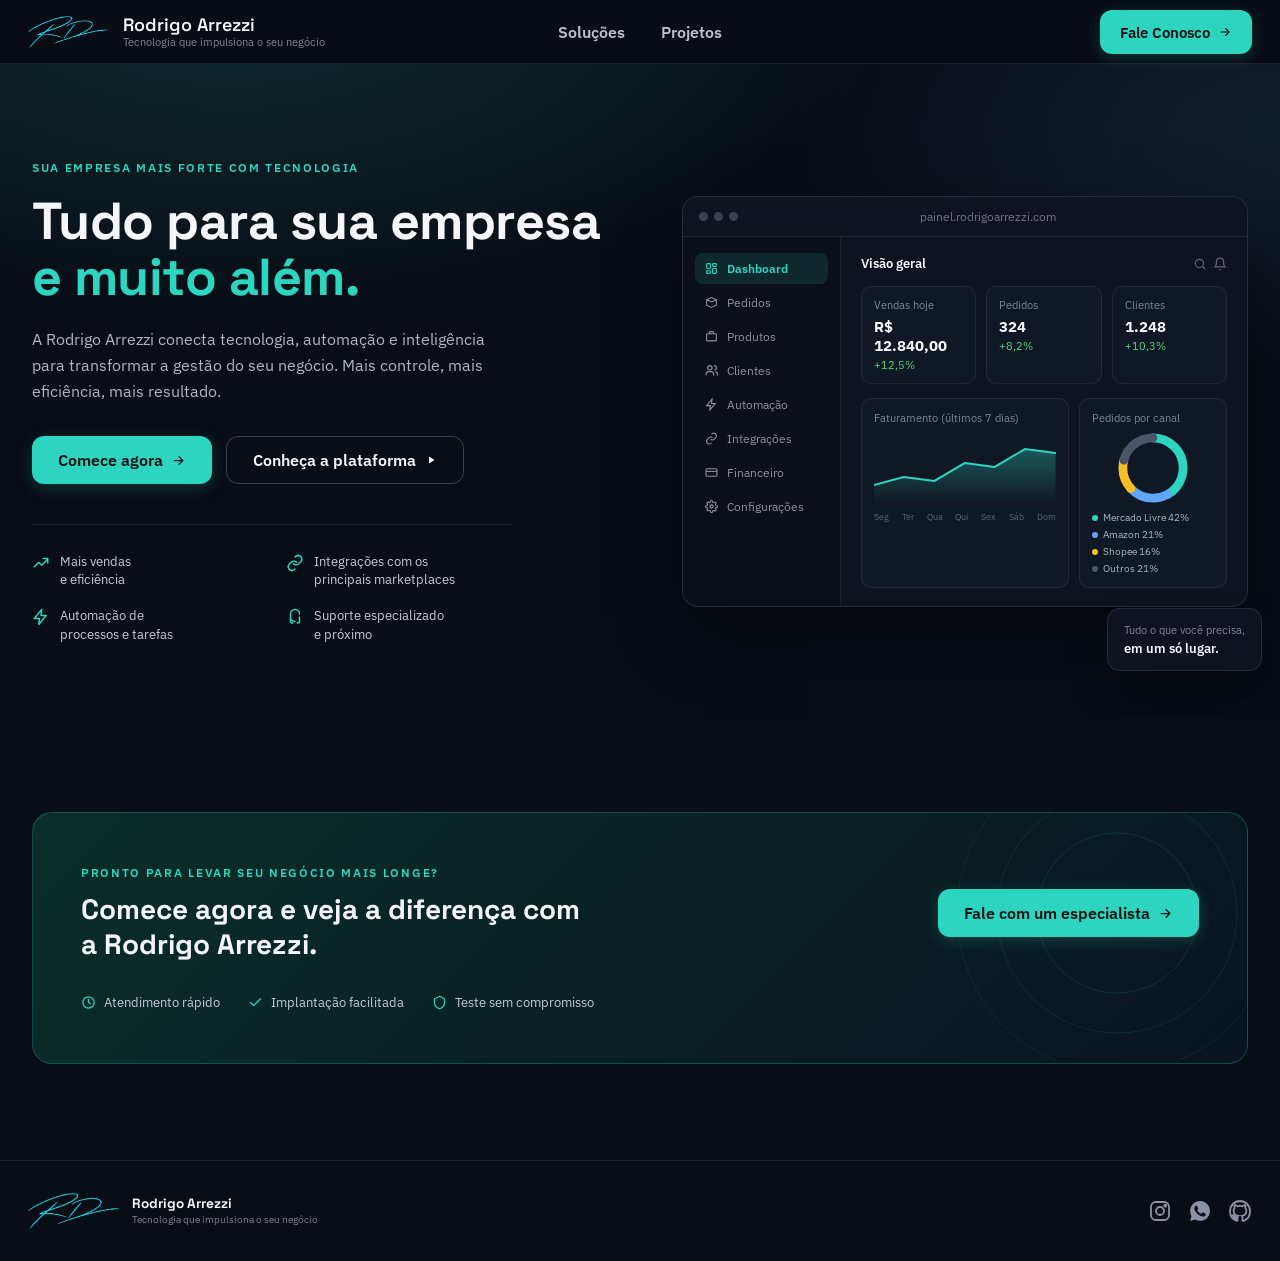
==== index.html @ d68e9a43 "ajustar header, footer, ícones sociais e navegação" ====
<!doctype html>
<html lang="pt-BR">
<head>
<meta charset="utf-8">
<meta name="viewport" content="width=device-width, initial-scale=1">
<title>Rodrigo Arrezzi — Início</title>
<meta name="description" content="Tudo para sua empresa e muito além — Rodrigo Arrezzi.">
<link rel="icon" href="assets/favicon.ico" sizes="any">
<link rel="icon" type="image/png" sizes="32x32" href="assets/favicon-32.png">
<link rel="icon" type="image/png" sizes="16x16" href="assets/favicon-16.png">
<link rel="apple-touch-icon" sizes="180x180" href="assets/apple-touch-icon.png">
<link rel="stylesheet" href="assets/styles.css">
</head>
<body>
<div class="page">
  <!-- NAV -->
  <div class="nav">
    <div class="nav-inner">
      <a href="index.html" class="brand">
        <img src="assets/rd-logo.png" alt="Rodrigo Arrezzi">
        <div class="brand-text">
          <div class="font-display brand-name">Rodrigo Arrezzi</div>
          <div class="brand-tag">Tecnologia que impulsiona o seu negócio</div>
        </div>
      </a>
      <div class="nav-links">
        <a href="solucoes.html" class="nav-link">Soluções</a>
        <a href="recursos.html" class="nav-link">Projetos</a>
      </div>
      <div class="nav-right">
        <a href="contato.html" class="btn-primary btn-sm">
          Fale Conosco
          <svg width="14" height="14" viewBox="0 0 24 24" fill="none" stroke="currentColor" stroke-width="2" stroke-linecap="round" stroke-linejoin="round"><path d="M5 12h14M13 6l6 6-6 6"/></svg>
        </a>
        <button type="button" aria-label="Abrir menu" class="mobile-menu-btn" data-menu-open>
          <svg width="18" height="18" viewBox="0 0 24 24" fill="none" stroke="currentColor" stroke-width="2" stroke-linecap="round" stroke-linejoin="round"><path d="M4 7h16M4 12h16M4 17h16"/></svg>
        </button>
      </div>
    </div>
  </div>

  <!-- MOBILE MENU OVERLAY -->
  <div class="mobile-overlay" data-menu-overlay>
    <div class="mobile-overlay-head">
      <div style="display:flex;align-items:center;gap:10px;">
        <img src="assets/rd-logo.png" alt="Rodrigo Arrezzi">
        <div class="font-display" style="font-size:14px;font-weight:700;">Rodrigo Arrezzi</div>
      </div>
      <button type="button" aria-label="Fechar menu" data-menu-close style="background:transparent;border:1px solid rgba(244,246,249,0.22);border-radius:10px;width:38px;height:38px;display:flex;align-items:center;justify-content:center;color:#F4F6F9;">
        <svg width="16" height="16" viewBox="0 0 24 24" fill="none" stroke="currentColor" stroke-width="2" stroke-linecap="round" stroke-linejoin="round"><path d="M18 6L6 18M6 6l12 12"/></svg>
      </button>
    </div>
    <div class="mobile-links">
        <a href="index.html" class="mobile-link font-display active">Início</a>
        <a href="solucoes.html" class="mobile-link font-display">Soluções</a>
        <a href="recursos.html" class="mobile-link font-display">Projetos</a>
    </div>
    <div class="mobile-overlay-foot">
      <a href="contato.html" class="btn-primary">
        Fale Conosco
        <svg width="14" height="14" viewBox="0 0 24 24" fill="none" stroke="currentColor" stroke-width="2" stroke-linecap="round" stroke-linejoin="round"><path d="M5 12h14M13 6l6 6-6 6"/></svg>
      </a>
    </div>
  </div>

  <div class="page-main">
  <!-- HERO -->
  <div style="width:100%;position:relative;overflow:hidden;background:radial-gradient(1100px 520px at 18% -10%, rgba(45,212,191,0.16), transparent 60%), radial-gradient(900px 460px at 100% 10%, rgba(96,165,250,0.10), transparent 55%), #080D16;">
    <div class="section hero-pad cols-2a" style="display:grid;gap:56px;align-items:center;">
      <div>
        <div style="font-size:12px;font-weight:600;letter-spacing:0.14em;color:var(--accent);margin-bottom:18px;">SUA EMPRESA MAIS FORTE COM TECNOLOGIA</div>
        <h1 class="font-display hero-h1-lg">
          Tudo para sua empresa <span style="color:var(--accent);">e muito além.</span>
        </h1>
        <p style="font-size:16px;line-height:1.6;color:#AEB7C6;max-width:460px;margin:0 0 32px;">
          A Rodrigo Arrezzi conecta tecnologia, automação e inteligência para transformar a gestão do seu negócio. Mais controle, mais eficiência, mais resultado.
        </p>
        <div style="display:flex;gap:14px;margin-bottom:40px;">
          <a href="contato.html" class="btn-primary">
            Comece agora
            <svg width="15" height="15" viewBox="0 0 24 24" fill="none" stroke="currentColor" stroke-width="2" stroke-linecap="round" stroke-linejoin="round"><path d="M5 12h14M13 6l6 6-6 6"/></svg>
          </a>
          <a href="solucoes.html" class="btn-outline">
            Conheça a plataforma
            <svg width="12" height="12" viewBox="0 0 24 24" fill="currentColor"><path d="M8 5v14l11-7z"/></svg>
          </a>
        </div>
        <div class="cols-2" style="display:grid;gap:18px 28px;padding-top:28px;border-top:1px solid rgba(244,246,249,0.08);max-width:480px;">
          <div style="display:flex;gap:10px;align-items:flex-start;">
            <svg width="18" height="18" viewBox="0 0 24 24" fill="none" stroke="var(--accent)" stroke-width="2" stroke-linecap="round" stroke-linejoin="round" style="flex-shrink:0;margin-top:1px;"><path d="M3 17l6-6 4 4 8-8M15 6h6v6"/></svg>
            <span style="font-size:13px;color:#C5CCD8;line-height:1.4;">Mais vendas<br/>e eficiência</span>
          </div>
          <div style="display:flex;gap:10px;align-items:flex-start;">
            <svg width="18" height="18" viewBox="0 0 24 24" fill="none" stroke="var(--accent)" stroke-width="2" stroke-linecap="round" stroke-linejoin="round" style="flex-shrink:0;margin-top:1px;"><path d="M10 13a5 5 0 007 0l3-3a5 5 0 00-7-7l-1 1M14 11a5 5 0 00-7 0l-3 3a5 5 0 007 7l1-1"/></svg>
            <span style="font-size:13px;color:#C5CCD8;line-height:1.4;">Integrações com os<br/>principais marketplaces</span>
          </div>
          <div style="display:flex;gap:10px;align-items:flex-start;">
            <svg width="18" height="18" viewBox="0 0 24 24" fill="none" stroke="var(--accent)" stroke-width="2" stroke-linecap="round" stroke-linejoin="round" style="flex-shrink:0;margin-top:1px;"><path d="M13 2L3 14h7l-1 8 10-12h-7l1-8z"/></svg>
            <span style="font-size:13px;color:#C5CCD8;line-height:1.4;">Automação de<br/>processos e tarefas</span>
          </div>
          <div style="display:flex;gap:10px;align-items:flex-start;">
            <svg width="18" height="18" viewBox="0 0 24 24" fill="none" stroke="var(--accent)" stroke-width="2" stroke-linecap="round" stroke-linejoin="round" style="flex-shrink:0;margin-top:1px;"><path d="M18 8a6 6 0 00-12 0v4a6 6 0 006 6M6 12v6a2 2 0 002 2h1M18 12v6a2 2 0 01-2 2h-1"/></svg>
            <span style="font-size:13px;color:#C5CCD8;line-height:1.4;">Suporte especializado<br/>e próximo</span>
          </div>
        </div>
      </div>

      <!-- DASHBOARD MOCK -->
      <div class="hero-visual" style="position:relative;">
        <div style="background:#0D1420;border:1px solid rgba(244,246,249,0.10);border-radius:16px;box-shadow:0 30px 70px -20px rgba(0,0,0,0.6);overflow:hidden;">
          <div style="display:flex;align-items:center;gap:6px;padding:12px 16px;border-bottom:1px solid rgba(244,246,249,0.08);">
            <div style="width:9px;height:9px;border-radius:50%;background:#3A4252;"></div>
            <div style="width:9px;height:9px;border-radius:50%;background:#3A4252;"></div>
            <div style="width:9px;height:9px;border-radius:50%;background:#3A4252;"></div>
            <div style="flex-grow:1;text-align:center;font-size:11.5px;color:#6B7385;">painel.rodrigoarrezzi.com</div>
          </div>
          <div style="display:flex;">
            <div style="width:158px;flex-shrink:0;background:#0A1019;border-right:1px solid rgba(244,246,249,0.07);padding:16px 12px;display:flex;flex-direction:column;gap:3px;">
              <div style="display:flex;align-items:center;gap:9px;padding:8px 10px;border-radius:8px;background:rgba(45,212,191,0.12);color:var(--accent);font-size:12px;font-weight:600;">
                <svg width="13" height="13" viewBox="0 0 24 24" fill="none" stroke="currentColor" stroke-width="2"><rect x="3" y="3" width="7" height="9" rx="1.5"/><rect x="14" y="3" width="7" height="5" rx="1.5"/><rect x="14" y="12" width="7" height="9" rx="1.5"/><rect x="3" y="16" width="7" height="5" rx="1.5"/></svg>
                Dashboard
              </div>
              <div style="display:flex;align-items:center;gap:9px;padding:8px 10px;border-radius:8px;color:#8993A6;font-size:12px;">
                <svg width="13" height="13" viewBox="0 0 24 24" fill="none" stroke="currentColor" stroke-width="2"><path d="M3 7l9-4 9 4-9 4-9-4zM3 7v10l9 4 9-4V7"/></svg>
                Pedidos
              </div>
              <div style="display:flex;align-items:center;gap:9px;padding:8px 10px;border-radius:8px;color:#8993A6;font-size:12px;">
                <svg width="13" height="13" viewBox="0 0 24 24" fill="none" stroke="currentColor" stroke-width="2"><path d="M20 7H4a1 1 0 00-1 1v11a1 1 0 001 1h16a1 1 0 001-1V8a1 1 0 00-1-1zM16 7V5a2 2 0 00-2-2h-4a2 2 0 00-2 2v2"/></svg>
                Produtos
              </div>
              <div style="display:flex;align-items:center;gap:9px;padding:8px 10px;border-radius:8px;color:#8993A6;font-size:12px;">
                <svg width="13" height="13" viewBox="0 0 24 24" fill="none" stroke="currentColor" stroke-width="2"><circle cx="9" cy="7" r="4"/><path d="M2 21v-2a5 5 0 015-5h4a5 5 0 015 5v2M17 11a4 4 0 000-8M23 21v-2a5 5 0 00-4-4.9"/></svg>
                Clientes
              </div>
              <div style="display:flex;align-items:center;gap:9px;padding:8px 10px;border-radius:8px;color:#8993A6;font-size:12px;">
                <svg width="13" height="13" viewBox="0 0 24 24" fill="none" stroke="currentColor" stroke-width="2"><path d="M13 2L3 14h7l-1 8 10-12h-7l1-8z"/></svg>
                Automação
              </div>
              <div style="display:flex;align-items:center;gap:9px;padding:8px 10px;border-radius:8px;color:#8993A6;font-size:12px;">
                <svg width="13" height="13" viewBox="0 0 24 24" fill="none" stroke="currentColor" stroke-width="2"><path d="M10 13a5 5 0 007 0l3-3a5 5 0 00-7-7l-1 1M14 11a5 5 0 00-7 0l-3 3a5 5 0 007 7l1-1"/></svg>
                Integrações
              </div>
              <div style="display:flex;align-items:center;gap:9px;padding:8px 10px;border-radius:8px;color:#8993A6;font-size:12px;">
                <svg width="13" height="13" viewBox="0 0 24 24" fill="none" stroke="currentColor" stroke-width="2"><rect x="2" y="5" width="20" height="14" rx="2"/><path d="M2 10h20"/></svg>
                Financeiro
              </div>
              <div style="display:flex;align-items:center;gap:9px;padding:8px 10px;border-radius:8px;color:#8993A6;font-size:12px;">
                <svg width="13" height="13" viewBox="0 0 24 24" fill="none" stroke="currentColor" stroke-width="2"><circle cx="12" cy="12" r="3"/><path d="M19.4 15a1.7 1.7 0 00.34 1.87l.06.06a2 2 0 11-2.83 2.83l-.06-.06a1.7 1.7 0 00-1.87-.34 1.7 1.7 0 00-1 1.55V21a2 2 0 01-4 0v-.09a1.7 1.7 0 00-1-1.55 1.7 1.7 0 00-1.87.34l-.06.06a2 2 0 11-2.83-2.83l.06-.06A1.7 1.7 0 004.6 15a1.7 1.7 0 00-1.55-1H3a2 2 0 010-4h.09A1.7 1.7 0 004.6 9a1.7 1.7 0 00-.34-1.87l-.06-.06a2 2 0 112.83-2.83l.06.06A1.7 1.7 0 009 4.6a1.7 1.7 0 001-1.55V3a2 2 0 014 0v.09a1.7 1.7 0 001 1.55 1.7 1.7 0 001.87-.34l.06-.06a2 2 0 112.83 2.83l-.06.06A1.7 1.7 0 0019.4 9a1.7 1.7 0 001.55 1H21a2 2 0 010 4h-.09a1.7 1.7 0 00-1.55 1z"/></svg>
                Configurações
              </div>
            </div>
            <div style="flex-grow:1;padding:18px 20px;">
              <div style="display:flex;align-items:center;justify-content:space-between;margin-bottom:14px;">
                <div style="font-size:13px;font-weight:600;color:#F4F6F9;">Visão geral</div>
                <div style="display:flex;gap:6px;">
                  <svg width="14" height="14" viewBox="0 0 24 24" fill="none" stroke="#5B6478" stroke-width="2"><circle cx="11" cy="11" r="7"/><path d="M21 21l-4.3-4.3"/></svg>
                  <svg width="14" height="14" viewBox="0 0 24 24" fill="none" stroke="#5B6478" stroke-width="2"><path d="M18 8a6 6 0 00-12 0c0 7-3 9-3 9h18s-3-2-3-9M13.7 21a2 2 0 01-3.4 0"/></svg>
                </div>
              </div>
              <div style="display:grid;grid-template-columns:repeat(3,1fr);gap:10px;margin-bottom:14px;">
                <div style="background:#101825;border:1px solid rgba(244,246,249,0.07);border-radius:10px;padding:11px 12px;">
                  <div style="font-size:10.5px;color:#7C8698;margin-bottom:5px;">Vendas hoje</div>
                  <div style="font-size:15px;font-weight:700;color:#F4F6F9;">R$ 12.840,00</div>
                  <div style="font-size:10.5px;color:#4ADE80;margin-top:3px;">+12,5%</div>
                </div>
                <div style="background:#101825;border:1px solid rgba(244,246,249,0.07);border-radius:10px;padding:11px 12px;">
                  <div style="font-size:10.5px;color:#7C8698;margin-bottom:5px;">Pedidos</div>
                  <div style="font-size:15px;font-weight:700;color:#F4F6F9;">324</div>
                  <div style="font-size:10.5px;color:#4ADE80;margin-top:3px;">+8,2%</div>
                </div>
                <div style="background:#101825;border:1px solid rgba(244,246,249,0.07);border-radius:10px;padding:11px 12px;">
                  <div style="font-size:10.5px;color:#7C8698;margin-bottom:5px;">Clientes</div>
                  <div style="font-size:15px;font-weight:700;color:#F4F6F9;">1.248</div>
                  <div style="font-size:10.5px;color:#4ADE80;margin-top:3px;">+10,3%</div>
                </div>
              </div>
              <div style="display:grid;grid-template-columns:1.4fr 1fr;gap:10px;">
                <div style="background:#101825;border:1px solid rgba(244,246,249,0.07);border-radius:10px;padding:12px;">
                  <div style="font-size:10.5px;color:#7C8698;margin-bottom:8px;">Faturamento (últimos 7 dias)</div>
                  <svg width="100%" height="70" viewBox="0 0 220 70" preserveAspectRatio="none">
                    <defs>
                      <linearGradient id="areaFill" x1="0" y1="0" x2="0" y2="1">
                        <stop offset="0%" stop-color="var(--accent)" stop-opacity="0.35"/>
                        <stop offset="100%" stop-color="var(--accent)" stop-opacity="0"/>
                      </linearGradient>
                    </defs>
                    <path d="M0,52 L36,44 L73,48 L110,30 L146,34 L183,16 L220,20 L220,70 L0,70 Z" fill="url(#areaFill)"/>
                    <path d="M0,52 L36,44 L73,48 L110,30 L146,34 L183,16 L220,20" fill="none" stroke="var(--accent)" stroke-width="2" stroke-linecap="round" stroke-linejoin="round"/>
                  </svg>
                  <div style="display:flex;justify-content:space-between;margin-top:4px;">
                    <span style="font-size:9px;color:#5B6478;">Seg</span><span style="font-size:9px;color:#5B6478;">Ter</span><span style="font-size:9px;color:#5B6478;">Qua</span><span style="font-size:9px;color:#5B6478;">Qui</span><span style="font-size:9px;color:#5B6478;">Sex</span><span style="font-size:9px;color:#5B6478;">Sáb</span><span style="font-size:9px;color:#5B6478;">Dom</span>
                  </div>
                </div>
                <div style="background:#101825;border:1px solid rgba(244,246,249,0.07);border-radius:10px;padding:12px;">
                  <div style="font-size:10.5px;color:#7C8698;margin-bottom:8px;">Pedidos por canal</div>
                  <svg width="70" height="70" viewBox="0 0 36 36" style="display:block;margin:0 auto 8px;">
                    <circle cx="18" cy="18" r="15.5" fill="none" stroke="#1B2433" stroke-width="4.5"/>
                    <circle cx="18" cy="18" r="15.5" fill="none" stroke="var(--accent)" stroke-width="4.5" stroke-dasharray="40.9 97.4" stroke-dashoffset="0" stroke-linecap="round" transform="rotate(-90 18 18)"/>
                    <circle cx="18" cy="18" r="15.5" fill="none" stroke="#60A5FA" stroke-width="4.5" stroke-dasharray="20.5 97.4" stroke-dashoffset="-40.9" stroke-linecap="round" transform="rotate(-90 18 18)"/>
                    <circle cx="18" cy="18" r="15.5" fill="none" stroke="#FBBF24" stroke-width="4.5" stroke-dasharray="15.6 97.4" stroke-dashoffset="-61.4" stroke-linecap="round" transform="rotate(-90 18 18)"/>
                    <circle cx="18" cy="18" r="15.5" fill="none" stroke="#4B5568" stroke-width="4.5" stroke-dasharray="20.5 97.4" stroke-dashoffset="-77" stroke-linecap="round" transform="rotate(-90 18 18)"/>
                  </svg>
                  <div style="display:flex;flex-direction:column;gap:4px;">
                    <div style="display:flex;align-items:center;gap:5px;font-size:9.5px;color:#AEB7C6;"><span style="width:6px;height:6px;border-radius:50%;background:var(--accent);"></span>Mercado Livre 42%</div>
                    <div style="display:flex;align-items:center;gap:5px;font-size:9.5px;color:#AEB7C6;"><span style="width:6px;height:6px;border-radius:50%;background:#60A5FA;"></span>Amazon 21%</div>
                    <div style="display:flex;align-items:center;gap:5px;font-size:9.5px;color:#AEB7C6;"><span style="width:6px;height:6px;border-radius:50%;background:#FBBF24;"></span>Shopee 16%</div>
                    <div style="display:flex;align-items:center;gap:5px;font-size:9.5px;color:#AEB7C6;"><span style="width:6px;height:6px;border-radius:50%;background:#4B5568;"></span>Outros 21%</div>
                  </div>
                </div>
              </div>
            </div>
          </div>
        </div>
        <div style="position:absolute;right:-14px;bottom:-64px;background:#0D1420;border:1px solid rgba(244,246,249,0.10);border-radius:13px;padding:14px 16px;box-shadow:0 20px 46px -14px rgba(0,0,0,0.55);max-width:190px;">
          <div style="font-size:10.5px;color:#7C8698;margin-bottom:3px;">Tudo o que você precisa,</div>
          <div style="font-size:12.5px;font-weight:600;color:#F4F6F9;">em um só lugar.</div>
        </div>
      </div>
    </div>
  </div>

  <!-- CTA -->
  <div class="section cta-pad-top">
    <div class="cta-box" style="position:relative;overflow:hidden;background:linear-gradient(135deg,#0A2E29,#081420);border:1px solid rgba(45,212,191,0.25);border-radius:20px;">
      <svg width="380" height="380" viewBox="0 0 380 380" style="position:absolute;right:-60px;top:-90px;opacity:0.5;">
        <circle cx="190" cy="190" r="160" fill="none" stroke="var(--accent)" stroke-opacity="0.18" stroke-width="1"/>
        <circle cx="190" cy="190" r="120" fill="none" stroke="var(--accent)" stroke-opacity="0.22" stroke-width="1"/>
        <circle cx="190" cy="190" r="80" fill="none" stroke="var(--accent)" stroke-opacity="0.28" stroke-width="1"/>
      </svg>
      <div style="position:relative;display:flex;align-items:center;justify-content:space-between;gap:32px;flex-wrap:wrap;">
        <div style="max-width:520px;">
          <div style="font-size:12px;font-weight:600;letter-spacing:0.14em;color:var(--accent);margin-bottom:12px;">PRONTO PARA LEVAR SEU NEGÓCIO MAIS LONGE?</div>
          <h2 class="font-display cta-h2">
            Comece agora e veja a diferença com a Rodrigo Arrezzi.
          </h2>
        </div>
        <a href="contato.html" class="btn-primary" style="white-space:nowrap;">
          Fale com um especialista
          <svg width="15" height="15" viewBox="0 0 24 24" fill="none" stroke="currentColor" stroke-width="2" stroke-linecap="round" stroke-linejoin="round"><path d="M5 12h14M13 6l6 6-6 6"/></svg>
        </a>
      </div>
      <div style="position:relative;display:flex;gap:28px;margin-top:32px;flex-wrap:wrap;">
        <div style="display:flex;align-items:center;gap:8px;">
          <svg width="15" height="15" viewBox="0 0 24 24" fill="none" stroke="var(--accent)" stroke-width="2" stroke-linecap="round" stroke-linejoin="round"><circle cx="12" cy="12" r="9"/><path d="M12 7v5l3.5 2"/></svg>
          <span style="font-size:13px;color:#C5CCD8;">Atendimento rápido</span>
        </div>
        <div style="display:flex;align-items:center;gap:8px;">
          <svg width="15" height="15" viewBox="0 0 24 24" fill="none" stroke="var(--accent)" stroke-width="2" stroke-linecap="round" stroke-linejoin="round"><path d="M20 6L9 17l-5-5"/></svg>
          <span style="font-size:13px;color:#C5CCD8;">Implantação facilitada</span>
        </div>
        <div style="display:flex;align-items:center;gap:8px;">
          <svg width="15" height="15" viewBox="0 0 24 24" fill="none" stroke="var(--accent)" stroke-width="2" stroke-linecap="round" stroke-linejoin="round"><path d="M12 2l8 4v6c0 5-3.4 8.4-8 10-4.6-1.6-8-5-8-10V6z"/></svg>
          <span style="font-size:13px;color:#C5CCD8;">Teste sem compromisso</span>
        </div>
      </div>
    </div>
  </div>
  </div>

  <!-- FOOTER -->
  <div class="footer">
    <div class="footer-inner">
      <div class="footer-brand">
        <img src="assets/rd-logo.png" alt="Rodrigo Arrezzi">
        <div>
          <div class="font-display" style="font-size:13.5px;font-weight:700;line-height:1.1;">Rodrigo Arrezzi</div>
          <div style="font-size:10px;color:#7C8698;line-height:1.1;margin-top:2px;">Tecnologia que impulsiona o seu negócio</div>
        </div>
      </div>
      <div class="footer-social">
        <a href="https://www.instagram.com/rodrigoarrezzidev/" target="_blank" rel="noopener" aria-label="Instagram" style="color:#8A93A3;">
          <svg width="17" height="17" viewBox="0 0 24 24" fill="none" stroke="currentColor" stroke-width="1.8"><rect x="3" y="3" width="18" height="18" rx="5"/><circle cx="12" cy="12" r="4"/><circle cx="17.3" cy="6.7" r="1"/></svg>
        </a>
        <a href="https://wa.me/5527995055702" target="_blank" rel="noopener" aria-label="WhatsApp" style="color:#8A93A3;">
          <svg width="17" height="17" viewBox="0 0 24 24" fill="currentColor" stroke="none"><path d="M12.04 2C6.58 2 2.13 6.45 2.13 11.91c0 1.85.5 3.58 1.4 5.16L2 22l5.09-1.5a9.9 9.9 0 004.95 1.32h.01c5.46 0 9.91-4.45 9.91-9.91S17.5 2 12.04 2zm5.63 14.18c-.24.68-1.41 1.31-1.94 1.38-.5.07-1.11.1-1.79-.11-.41-.13-.94-.3-1.62-.6-2.86-1.24-4.72-4.13-4.86-4.32-.14-.19-1.16-1.55-1.16-2.96 0-1.4.73-2.09 1-2.38.26-.28.57-.35.76-.35h.55c.18 0 .42-.03.65.5.24.56.8 1.94.87 2.08.07.14.11.3.02.49-.09.19-.14.3-.28.46-.14.16-.29.36-.42.48-.14.14-.28.29-.12.57.16.28.71 1.18 1.53 1.91 1.05.94 1.94 1.23 2.22 1.37.28.14.44.12.6-.07.16-.19.68-.79.87-1.06.19-.28.37-.23.62-.14.26.09 1.63.77 1.91.91.28.14.47.21.53.33.07.12.07.68-.17 1.35z"/></svg>
        </a>
        <a href="https://github.com/RD921?tab=repositories" target="_blank" rel="noopener" aria-label="GitHub" style="color:#8A93A3;">
          <svg width="17" height="17" viewBox="0 0 24 24" fill="none" stroke="currentColor" stroke-width="1.8"><path d="M12 2C6.48 2 2 6.58 2 12.25c0 4.53 2.87 8.37 6.84 9.73.5.1.68-.22.68-.5 0-.24-.01-1.04-.01-1.89-2.78.62-3.37-1.21-3.37-1.21-.45-1.18-1.11-1.5-1.11-1.5-.9-.63.07-.62.07-.62 1 .07 1.53 1.05 1.53 1.05.89 1.56 2.34 1.11 2.91.85.09-.66.35-1.11.63-1.37-2.22-.26-4.56-1.14-4.56-5.06 0-1.12.39-2.03 1.03-2.75-.1-.26-.45-1.31.1-2.73 0 0 .84-.28 2.75 1.05a9.3 9.3 0 015 0c1.91-1.33 2.75-1.05 2.75-1.05.55 1.42.2 2.47.1 2.73.64.72 1.03 1.63 1.03 2.75 0 3.93-2.34 4.79-4.57 5.05.36.32.68.95.68 1.92 0 1.39-.01 2.5-.01 2.84 0 .28.18.61.69.5A10.26 10.26 0 0022 12.25C22 6.58 17.52 2 12 2z"/></svg>
        </a>
      </div>
    </div>
  </div>

</div>
<script src="assets/script.js"></script>
</body>
</html>
---- assets/styles.css ----
@import url('https://fonts.googleapis.com/css2?family=Space+Grotesk:wght@500;600;700&family=IBM+Plex+Sans:wght@400;500;600&display=swap');

:root{ --accent: #2DD4BF; }

*{box-sizing:border-box;}
body{margin:0;background:#080D16;color:#F4F6F9;font-family:'IBM Plex Sans',sans-serif;}
h1,h2,h3,.font-display{font-family:'Space Grotesk',sans-serif;}
a{text-decoration:none;color:inherit;}
button{font:inherit;cursor:pointer;background:none;border:none;padding:0;margin:0;color:inherit;}
::selection{background:var(--accent);color:#06110F;}

.page{width:100%;min-height:100vh;display:flex;flex-direction:column;align-items:center;}
.page-main{flex:1 0 auto;width:100%;display:flex;flex-direction:column;align-items:center;}
.footer{flex-shrink:0;}

/* NAV */
.nav{width:100%;position:sticky;top:0;z-index:40;background:rgba(8,13,22,0.85);backdrop-filter:blur(10px);border-bottom:1px solid rgba(244,246,249,0.08);height:64px;}
.nav-inner{width:100%;height:64px;margin:0;padding:0 28px;display:grid;grid-template-columns:1fr auto 1fr;align-items:center;column-gap:16px;box-sizing:border-box;}
.brand{display:flex;align-items:center;gap:14px;justify-self:start;}
.brand img{height:32px;width:auto;object-fit:contain;display:block;}
.brand-text{text-align:left;}
.brand-name{font-size:18px;font-weight:600;line-height:1.1;}
.brand-tag{font-size:10.5px;color:#7C8698;line-height:1.1;margin-top:2px;}
.nav-links{display:flex;align-items:center;gap:36px;justify-self:center;}
.nav-link{color:#B7C0CE;font-size:15.5px;font-weight:600;transition:color .15s ease;white-space:nowrap;}
.nav-link:hover{color:#F4F6F9;}
.nav-link.active{color:var(--accent);}
.nav-right{display:flex;align-items:center;gap:14px;justify-self:end;}
.mobile-menu-btn{display:none;background:transparent;border:1px solid rgba(244,246,249,0.22);border-radius:10px;width:40px;height:40px;align-items:center;justify-content:center;cursor:pointer;color:#F4F6F9;}
.mobile-menu-btn:hover{border-color:rgba(244,246,249,0.5);}
.mobile-menu-btn svg{width:20px;height:20px;}

/* MOBILE MENU OVERLAY */
.mobile-overlay{position:fixed;inset:0;z-index:100;background:#080D16;display:none;flex-direction:column;}
.mobile-overlay.open{display:flex;}
.mobile-overlay-head{display:flex;align-items:center;justify-content:space-between;padding:16px 24px;border-bottom:1px solid rgba(244,246,249,0.08);}
.mobile-overlay-head img{height:auto;width:88px;object-fit:contain;display:block;}
.mobile-links{flex-grow:1;display:flex;flex-direction:column;align-items:flex-start;justify-content:center;gap:2px;padding:24px 32px;}
.mobile-link{font-size:26px;font-weight:600;color:#F4F6F9;padding:13px 0;display:block;text-align:left;width:100%;}
.mobile-link:hover{color:var(--accent);}
.mobile-link.active{color:var(--accent);}
.mobile-overlay-foot{padding:24px 32px;border-top:1px solid rgba(244,246,249,0.08);}

/* BUTTONS */
.btn-primary{background:var(--accent);color:#06110F;transition:filter .15s ease, transform .15s ease, box-shadow .15s ease;height:48px;padding:0 26px;border-radius:12px;font-size:16px;font-weight:600;display:inline-flex;align-items:center;gap:8px;box-shadow:0 4px 16px rgba(45,212,191,0.20);}
.btn-primary:hover{filter:brightness(1.08);transform:translateY(-1px);box-shadow:0 6px 20px rgba(45,212,191,0.3);}
.btn-outline{background:transparent;color:#F4F6F9;border:1px solid rgba(244,246,249,0.22);transition:border-color .15s ease, background .15s ease;height:48px;padding:0 26px;border-radius:12px;font-size:16px;font-weight:600;display:inline-flex;align-items:center;gap:9px;box-sizing:border-box;}
.btn-outline:hover{border-color:rgba(244,246,249,0.5);background:rgba(244,246,249,0.04);}
.btn-sm{height:44px;padding:0 20px;font-size:14.5px;}

.card-hover{transition:border-color .15s ease, transform .15s ease;}
.card-hover:hover{border-color:rgba(244,246,249,0.18);transform:translateY(-2px);}
.pill:hover{border-color:rgba(244,246,249,0.3);}
.footer-link{color:#8A93A3;font-size:13.5px;transition:color .15s ease;}
.footer-link:hover{color:#F4F6F9;}
.contact-card{display:flex;align-items:center;gap:14px;background:#0D1420;border:1px solid rgba(244,246,249,0.08);border-radius:14px;padding:20px 22px;}

/* FOOTER */
.footer{width:100%;border-top:1px solid rgba(244,246,249,0.08);}
.footer-inner{width:100%;margin:0;padding:32px 28px;display:flex;align-items:center;justify-content:space-between;flex-wrap:wrap;gap:20px;}
.footer-brand{display:flex;align-items:center;gap:12px;}
.footer-brand img{height:auto;width:92px;object-fit:contain;display:block;}
.footer-social{display:flex;align-items:center;gap:16px;}
.footer-social a{color:#8A93A3;transition:color .15s ease;display:inline-flex;}
.footer-social a:hover{color:var(--accent);}
.footer-social svg{width:24px;height:24px;}

/* ERP PREVIEW */
.erp-tab{background:transparent;border:1px solid rgba(244,246,249,0.14);border-radius:9px;padding:9px 16px;font-size:13px;font-weight:600;color:#9AA3B2;transition:all .15s ease;}
.erp-tab:hover{border-color:rgba(244,246,249,0.3);color:#F4F6F9;}
.erp-tab.active{background:rgba(45,212,191,0.12);border-color:var(--accent);color:var(--accent);}
.chat-bubble{padding:10px 14px;border-radius:12px;font-size:13.5px;line-height:1.5;max-width:80%;}
.chat-bubble.bot{background:#101825;border:1px solid rgba(244,246,249,0.08);color:#C5CCD8;align-self:flex-start;}
.chat-bubble.user{background:rgba(45,212,191,0.14);border:1px solid rgba(45,212,191,0.3);color:#F4F6F9;align-self:flex-end;}

/* PROJECT CARDS */
.project-card{background:#0D1420;border:1px solid rgba(244,246,249,0.08);border-radius:16px;overflow:hidden;display:flex;flex-direction:column;}
.project-thumb{width:100%;aspect-ratio:16/9;background:linear-gradient(135deg,#101C2C,#0A1119);display:flex;align-items:center;justify-content:center;color:#3A4356;border-bottom:1px solid rgba(244,246,249,0.07);}

/* RESPONSIVE LAYOUT UTILITIES */
.section{width:100%;max-width:1280px;margin:0 auto;padding-left:32px;padding-right:32px;box-sizing:border-box;}
.hero-pad{padding-top:96px;padding-bottom:72px;}
.content-pad{padding-top:64px;padding-bottom:96px;}
.cta-pad{padding-top:0;padding-bottom:96px;}
.cta-pad-top{padding-top:96px;padding-bottom:96px;}

.cols-2{grid-template-columns:repeat(2,1fr);}
.cols-3{grid-template-columns:repeat(3,1fr);}
.cols-2a{grid-template-columns:1.05fr 1fr;}
.cols-2b{grid-template-columns:0.95fr 1.3fr;}

.cta-box{padding:52px 48px;}

.hero-h1-lg{font-size:52px;line-height:1.08;font-weight:700;margin:0 0 22px;letter-spacing:-0.01em;}
.hero-h1{font-size:40px;font-weight:700;line-height:1.15;margin:0 0 16px;letter-spacing:-0.01em;}
.cta-h2{font-size:28px;font-weight:700;line-height:1.25;margin:0;}

@media (max-width: 860px){
  .nav-links{display:none;}
  .nav-right .btn-primary{display:none;}
  .mobile-menu-btn{display:flex;}
  .nav-inner{display:flex;justify-content:space-between;align-items:center;}
  .nav-right{width:auto;}

  .section{padding-left:20px;padding-right:20px;}
  .hero-pad{padding-top:52px;padding-bottom:38px;}
  .content-pad{padding-top:40px;padding-bottom:56px;}
  .cta-pad{padding-bottom:56px;}
  .cta-pad-top{padding-top:48px;padding-bottom:56px;}
  .cols-2,.cols-3,.cols-2a,.cols-2b{grid-template-columns:1fr;}
  .cta-box{padding:32px 24px;}

  .hero-h1-lg{font-size:32px;margin:0 0 16px;}
  .hero-h1{font-size:27px;margin:0 0 14px;}
  .cta-h2{font-size:21px;}
}

@media (max-width: 560px){
  .hero-visual{display:none;}
  .brand-tag{display:none;}
  .nav-inner{padding:0 20px;}
  .brand{gap:12px;}

  .footer-inner{flex-direction:column;text-align:center;justify-content:center;align-items:center;gap:24px;padding:40px 24px;}
  .footer-brand{flex-direction:column;gap:14px;}
  .footer-social{justify-content:center;gap:16px;flex-wrap:wrap;row-gap:16px;}

  .contact-card{padding:16px 18px;}
  .cta-box .btn-primary{width:100%;justify-content:center;}
}
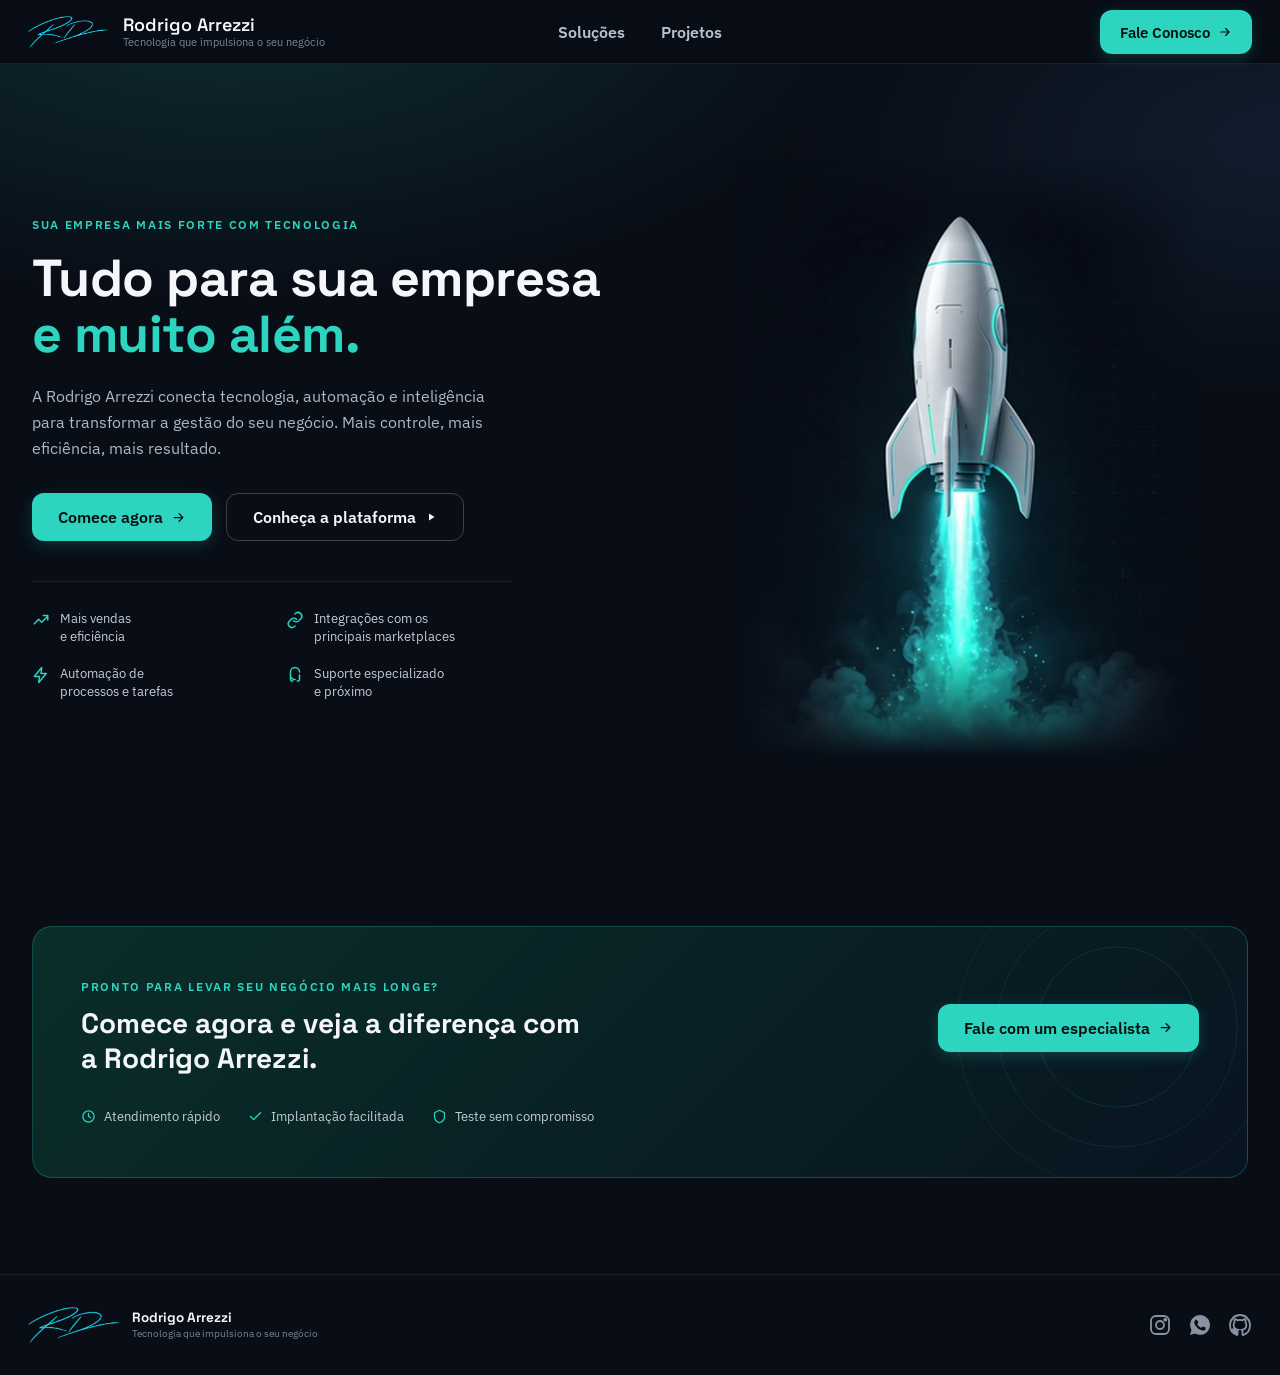
==== commit e2364f1b: "Inicio: foguete no lugar do painel" ====
--- a/index.html
+++ b/index.html
@@ -105,116 +105,9 @@
         </div>
       </div>
 
-      <!-- DASHBOARD MOCK -->
-      <div class="hero-visual" style="position:relative;">
-        <div style="background:#0D1420;border:1px solid rgba(244,246,249,0.10);border-radius:16px;box-shadow:0 30px 70px -20px rgba(0,0,0,0.6);overflow:hidden;">
-          <div style="display:flex;align-items:center;gap:6px;padding:12px 16px;border-bottom:1px solid rgba(244,246,249,0.08);">
-            <div style="width:9px;height:9px;border-radius:50%;background:#3A4252;"></div>
-            <div style="width:9px;height:9px;border-radius:50%;background:#3A4252;"></div>
-            <div style="width:9px;height:9px;border-radius:50%;background:#3A4252;"></div>
-            <div style="flex-grow:1;text-align:center;font-size:11.5px;color:#6B7385;">painel.rodrigoarrezzi.com</div>
-          </div>
-          <div style="display:flex;">
-            <div style="width:158px;flex-shrink:0;background:#0A1019;border-right:1px solid rgba(244,246,249,0.07);padding:16px 12px;display:flex;flex-direction:column;gap:3px;">
-              <div style="display:flex;align-items:center;gap:9px;padding:8px 10px;border-radius:8px;background:rgba(45,212,191,0.12);color:var(--accent);font-size:12px;font-weight:600;">
-                <svg width="13" height="13" viewBox="0 0 24 24" fill="none" stroke="currentColor" stroke-width="2"><rect x="3" y="3" width="7" height="9" rx="1.5"/><rect x="14" y="3" width="7" height="5" rx="1.5"/><rect x="14" y="12" width="7" height="9" rx="1.5"/><rect x="3" y="16" width="7" height="5" rx="1.5"/></svg>
-                Dashboard
-              </div>
-              <div style="display:flex;align-items:center;gap:9px;padding:8px 10px;border-radius:8px;color:#8993A6;font-size:12px;">
-                <svg width="13" height="13" viewBox="0 0 24 24" fill="none" stroke="currentColor" stroke-width="2"><path d="M3 7l9-4 9 4-9 4-9-4zM3 7v10l9 4 9-4V7"/></svg>
-                Pedidos
-              </div>
-              <div style="display:flex;align-items:center;gap:9px;padding:8px 10px;border-radius:8px;color:#8993A6;font-size:12px;">
-                <svg width="13" height="13" viewBox="0 0 24 24" fill="none" stroke="currentColor" stroke-width="2"><path d="M20 7H4a1 1 0 00-1 1v11a1 1 0 001 1h16a1 1 0 001-1V8a1 1 0 00-1-1zM16 7V5a2 2 0 00-2-2h-4a2 2 0 00-2 2v2"/></svg>
-                Produtos
-              </div>
-              <div style="display:flex;align-items:center;gap:9px;padding:8px 10px;border-radius:8px;color:#8993A6;font-size:12px;">
-                <svg width="13" height="13" viewBox="0 0 24 24" fill="none" stroke="currentColor" stroke-width="2"><circle cx="9" cy="7" r="4"/><path d="M2 21v-2a5 5 0 015-5h4a5 5 0 015 5v2M17 11a4 4 0 000-8M23 21v-2a5 5 0 00-4-4.9"/></svg>
-                Clientes
-              </div>
-              <div style="display:flex;align-items:center;gap:9px;padding:8px 10px;border-radius:8px;color:#8993A6;font-size:12px;">
-                <svg width="13" height="13" viewBox="0 0 24 24" fill="none" stroke="currentColor" stroke-width="2"><path d="M13 2L3 14h7l-1 8 10-12h-7l1-8z"/></svg>
-                Automação
-              </div>
-              <div style="display:flex;align-items:center;gap:9px;padding:8px 10px;border-radius:8px;color:#8993A6;font-size:12px;">
-                <svg width="13" height="13" viewBox="0 0 24 24" fill="none" stroke="currentColor" stroke-width="2"><path d="M10 13a5 5 0 007 0l3-3a5 5 0 00-7-7l-1 1M14 11a5 5 0 00-7 0l-3 3a5 5 0 007 7l1-1"/></svg>
-                Integrações
-              </div>
-              <div style="display:flex;align-items:center;gap:9px;padding:8px 10px;border-radius:8px;color:#8993A6;font-size:12px;">
-                <svg width="13" height="13" viewBox="0 0 24 24" fill="none" stroke="currentColor" stroke-width="2"><rect x="2" y="5" width="20" height="14" rx="2"/><path d="M2 10h20"/></svg>
-                Financeiro
-              </div>
-              <div style="display:flex;align-items:center;gap:9px;padding:8px 10px;border-radius:8px;color:#8993A6;font-size:12px;">
-                <svg width="13" height="13" viewBox="0 0 24 24" fill="none" stroke="currentColor" stroke-width="2"><circle cx="12" cy="12" r="3"/><path d="M19.4 15a1.7 1.7 0 00.34 1.87l.06.06a2 2 0 11-2.83 2.83l-.06-.06a1.7 1.7 0 00-1.87-.34 1.7 1.7 0 00-1 1.55V21a2 2 0 01-4 0v-.09a1.7 1.7 0 00-1-1.55 1.7 1.7 0 00-1.87.34l-.06.06a2 2 0 11-2.83-2.83l.06-.06A1.7 1.7 0 004.6 15a1.7 1.7 0 00-1.55-1H3a2 2 0 010-4h.09A1.7 1.7 0 004.6 9a1.7 1.7 0 00-.34-1.87l-.06-.06a2 2 0 112.83-2.83l.06.06A1.7 1.7 0 009 4.6a1.7 1.7 0 001-1.55V3a2 2 0 014 0v.09a1.7 1.7 0 001 1.55 1.7 1.7 0 001.87-.34l.06-.06a2 2 0 112.83 2.83l-.06.06A1.7 1.7 0 0019.4 9a1.7 1.7 0 001.55 1H21a2 2 0 010 4h-.09a1.7 1.7 0 00-1.55 1z"/></svg>
-                Configurações
-              </div>
-            </div>
-            <div style="flex-grow:1;padding:18px 20px;">
-              <div style="display:flex;align-items:center;justify-content:space-between;margin-bottom:14px;">
-                <div style="font-size:13px;font-weight:600;color:#F4F6F9;">Visão geral</div>
-                <div style="display:flex;gap:6px;">
-                  <svg width="14" height="14" viewBox="0 0 24 24" fill="none" stroke="#5B6478" stroke-width="2"><circle cx="11" cy="11" r="7"/><path d="M21 21l-4.3-4.3"/></svg>
-                  <svg width="14" height="14" viewBox="0 0 24 24" fill="none" stroke="#5B6478" stroke-width="2"><path d="M18 8a6 6 0 00-12 0c0 7-3 9-3 9h18s-3-2-3-9M13.7 21a2 2 0 01-3.4 0"/></svg>
-                </div>
-              </div>
-              <div style="display:grid;grid-template-columns:repeat(3,1fr);gap:10px;margin-bottom:14px;">
-                <div style="background:#101825;border:1px solid rgba(244,246,249,0.07);border-radius:10px;padding:11px 12px;">
-                  <div style="font-size:10.5px;color:#7C8698;margin-bottom:5px;">Vendas hoje</div>
-                  <div style="font-size:15px;font-weight:700;color:#F4F6F9;">R$ 12.840,00</div>
-                  <div style="font-size:10.5px;color:#4ADE80;margin-top:3px;">+12,5%</div>
-                </div>
-                <div style="background:#101825;border:1px solid rgba(244,246,249,0.07);border-radius:10px;padding:11px 12px;">
-                  <div style="font-size:10.5px;color:#7C8698;margin-bottom:5px;">Pedidos</div>
-                  <div style="font-size:15px;font-weight:700;color:#F4F6F9;">324</div>
-                  <div style="font-size:10.5px;color:#4ADE80;margin-top:3px;">+8,2%</div>
-                </div>
-                <div style="background:#101825;border:1px solid rgba(244,246,249,0.07);border-radius:10px;padding:11px 12px;">
-                  <div style="font-size:10.5px;color:#7C8698;margin-bottom:5px;">Clientes</div>
-                  <div style="font-size:15px;font-weight:700;color:#F4F6F9;">1.248</div>
-                  <div style="font-size:10.5px;color:#4ADE80;margin-top:3px;">+10,3%</div>
-                </div>
-              </div>
-              <div style="display:grid;grid-template-columns:1.4fr 1fr;gap:10px;">
-                <div style="background:#101825;border:1px solid rgba(244,246,249,0.07);border-radius:10px;padding:12px;">
-                  <div style="font-size:10.5px;color:#7C8698;margin-bottom:8px;">Faturamento (últimos 7 dias)</div>
-                  <svg width="100%" height="70" viewBox="0 0 220 70" preserveAspectRatio="none">
-                    <defs>
-                      <linearGradient id="areaFill" x1="0" y1="0" x2="0" y2="1">
-                        <stop offset="0%" stop-color="var(--accent)" stop-opacity="0.35"/>
-                        <stop offset="100%" stop-color="var(--accent)" stop-opacity="0"/>
-                      </linearGradient>
-                    </defs>
-                    <path d="M0,52 L36,44 L73,48 L110,30 L146,34 L183,16 L220,20 L220,70 L0,70 Z" fill="url(#areaFill)"/>
-                    <path d="M0,52 L36,44 L73,48 L110,30 L146,34 L183,16 L220,20" fill="none" stroke="var(--accent)" stroke-width="2" stroke-linecap="round" stroke-linejoin="round"/>
-                  </svg>
-                  <div style="display:flex;justify-content:space-between;margin-top:4px;">
-                    <span style="font-size:9px;color:#5B6478;">Seg</span><span style="font-size:9px;color:#5B6478;">Ter</span><span style="font-size:9px;color:#5B6478;">Qua</span><span style="font-size:9px;color:#5B6478;">Qui</span><span style="font-size:9px;color:#5B6478;">Sex</span><span style="font-size:9px;color:#5B6478;">Sáb</span><span style="font-size:9px;color:#5B6478;">Dom</span>
-                  </div>
-                </div>
-                <div style="background:#101825;border:1px solid rgba(244,246,249,0.07);border-radius:10px;padding:12px;">
-                  <div style="font-size:10.5px;color:#7C8698;margin-bottom:8px;">Pedidos por canal</div>
-                  <svg width="70" height="70" viewBox="0 0 36 36" style="display:block;margin:0 auto 8px;">
-                    <circle cx="18" cy="18" r="15.5" fill="none" stroke="#1B2433" stroke-width="4.5"/>
-                    <circle cx="18" cy="18" r="15.5" fill="none" stroke="var(--accent)" stroke-width="4.5" stroke-dasharray="40.9 97.4" stroke-dashoffset="0" stroke-linecap="round" transform="rotate(-90 18 18)"/>
-                    <circle cx="18" cy="18" r="15.5" fill="none" stroke="#60A5FA" stroke-width="4.5" stroke-dasharray="20.5 97.4" stroke-dashoffset="-40.9" stroke-linecap="round" transform="rotate(-90 18 18)"/>
-                    <circle cx="18" cy="18" r="15.5" fill="none" stroke="#FBBF24" stroke-width="4.5" stroke-dasharray="15.6 97.4" stroke-dashoffset="-61.4" stroke-linecap="round" transform="rotate(-90 18 18)"/>
-                    <circle cx="18" cy="18" r="15.5" fill="none" stroke="#4B5568" stroke-width="4.5" stroke-dasharray="20.5 97.4" stroke-dashoffset="-77" stroke-linecap="round" transform="rotate(-90 18 18)"/>
-                  </svg>
-                  <div style="display:flex;flex-direction:column;gap:4px;">
-                    <div style="display:flex;align-items:center;gap:5px;font-size:9.5px;color:#AEB7C6;"><span style="width:6px;height:6px;border-radius:50%;background:var(--accent);"></span>Mercado Livre 42%</div>
-                    <div style="display:flex;align-items:center;gap:5px;font-size:9.5px;color:#AEB7C6;"><span style="width:6px;height:6px;border-radius:50%;background:#60A5FA;"></span>Amazon 21%</div>
-                    <div style="display:flex;align-items:center;gap:5px;font-size:9.5px;color:#AEB7C6;"><span style="width:6px;height:6px;border-radius:50%;background:#FBBF24;"></span>Shopee 16%</div>
-                    <div style="display:flex;align-items:center;gap:5px;font-size:9.5px;color:#AEB7C6;"><span style="width:6px;height:6px;border-radius:50%;background:#4B5568;"></span>Outros 21%</div>
-                  </div>
-                </div>
-              </div>
-            </div>
-          </div>
-        </div>
-        <div style="position:absolute;right:-14px;bottom:-64px;background:#0D1420;border:1px solid rgba(244,246,249,0.10);border-radius:13px;padding:14px 16px;box-shadow:0 20px 46px -14px rgba(0,0,0,0.55);max-width:190px;">
-          <div style="font-size:10.5px;color:#7C8698;margin-bottom:3px;">Tudo o que você precisa,</div>
-          <div style="font-size:12.5px;font-weight:600;color:#F4F6F9;">em um só lugar.</div>
-        </div>
+      <!-- FOGUETE -->
+      <div class="hero-visual hero-rocket">
+        <img src="assets/foguete.jpg" alt="Foguete decolando">
       </div>
     </div>
   </div>
--- a/assets/styles.css
+++ b/assets/styles.css
@@ -127,4 +127,30 @@
 
   .contact-card{padding:16px 18px;}
   .cta-box .btn-primary{width:100%;justify-content:center;}
-}+}
+/* MODAL DE PROJETO */
+.project-card[data-project]{cursor:pointer;}
+.project-card[data-project]:focus-visible{outline:2px solid var(--accent);outline-offset:3px;}
+.project-modal{position:fixed;inset:0;z-index:120;display:none;align-items:center;justify-content:center;padding:20px;background:rgba(4,8,14,0.72);backdrop-filter:blur(6px);}
+.project-modal.open{display:flex;}
+.project-modal-box{position:relative;width:100%;max-width:620px;max-height:calc(100vh - 40px);overflow-y:auto;background:#0D1420;border:1px solid rgba(244,246,249,0.12);border-radius:18px;padding:32px;box-shadow:0 30px 70px -20px rgba(0,0,0,0.7);}
+.project-modal-box h2{padding-right:44px;}
+.project-modal-close{position:absolute;top:16px;right:16px;width:36px;height:36px;border:1px solid rgba(244,246,249,0.18);border-radius:10px;display:flex;align-items:center;justify-content:center;color:#F4F6F9;}
+.project-modal-close:hover{border-color:rgba(244,246,249,0.4);}
+.project-modal-list{display:grid;grid-template-columns:repeat(2,1fr);gap:10px;margin:0 0 26px;padding:0;list-style:none;}
+.project-modal-list li{background:#101825;border:1px solid rgba(244,246,249,0.07);border-radius:10px;padding:12px 14px;font-size:13px;color:#9AA3B2;line-height:1.45;}
+.project-modal-list strong{display:block;color:#F4F6F9;font-size:13.5px;margin-bottom:3px;}
+body.modal-open{overflow:hidden;}
+@media (max-width: 560px){
+  .project-modal-box{padding:26px 20px;}
+  .project-modal-list{grid-template-columns:1fr;}
+  .project-modal .btn-primary{width:100%;justify-content:center;}
+}
+/* IMAGEM DOS PROJETOS */
+.project-thumb{overflow:hidden;}
+.project-thumb img{width:100%;height:100%;object-fit:cover;object-position:left center;display:block;}
+.project-modal-img{width:100%;aspect-ratio:16/8;object-fit:cover;object-position:left center;display:block;border-radius:12px;border:1px solid rgba(244,246,249,0.08);margin:0 0 22px;}
+.project-modal-close{background:rgba(13,20,32,0.85);z-index:1;}
+/* FOGUETE DO INICIO */
+.hero-rocket{display:flex;justify-content:center;align-items:center;}
+.hero-rocket img{width:100%;max-width:460px;height:auto;display:block;-webkit-mask-image:linear-gradient(to right,transparent 0%,#000 28%,#000 72%,transparent 100%),linear-gradient(to bottom,transparent 0%,#000 14%,#000 82%,transparent 100%);-webkit-mask-composite:source-in;mask-image:linear-gradient(to right,transparent 0%,#000 28%,#000 72%,transparent 100%),linear-gradient(to bottom,transparent 0%,#000 14%,#000 82%,transparent 100%);mask-composite:intersect;}
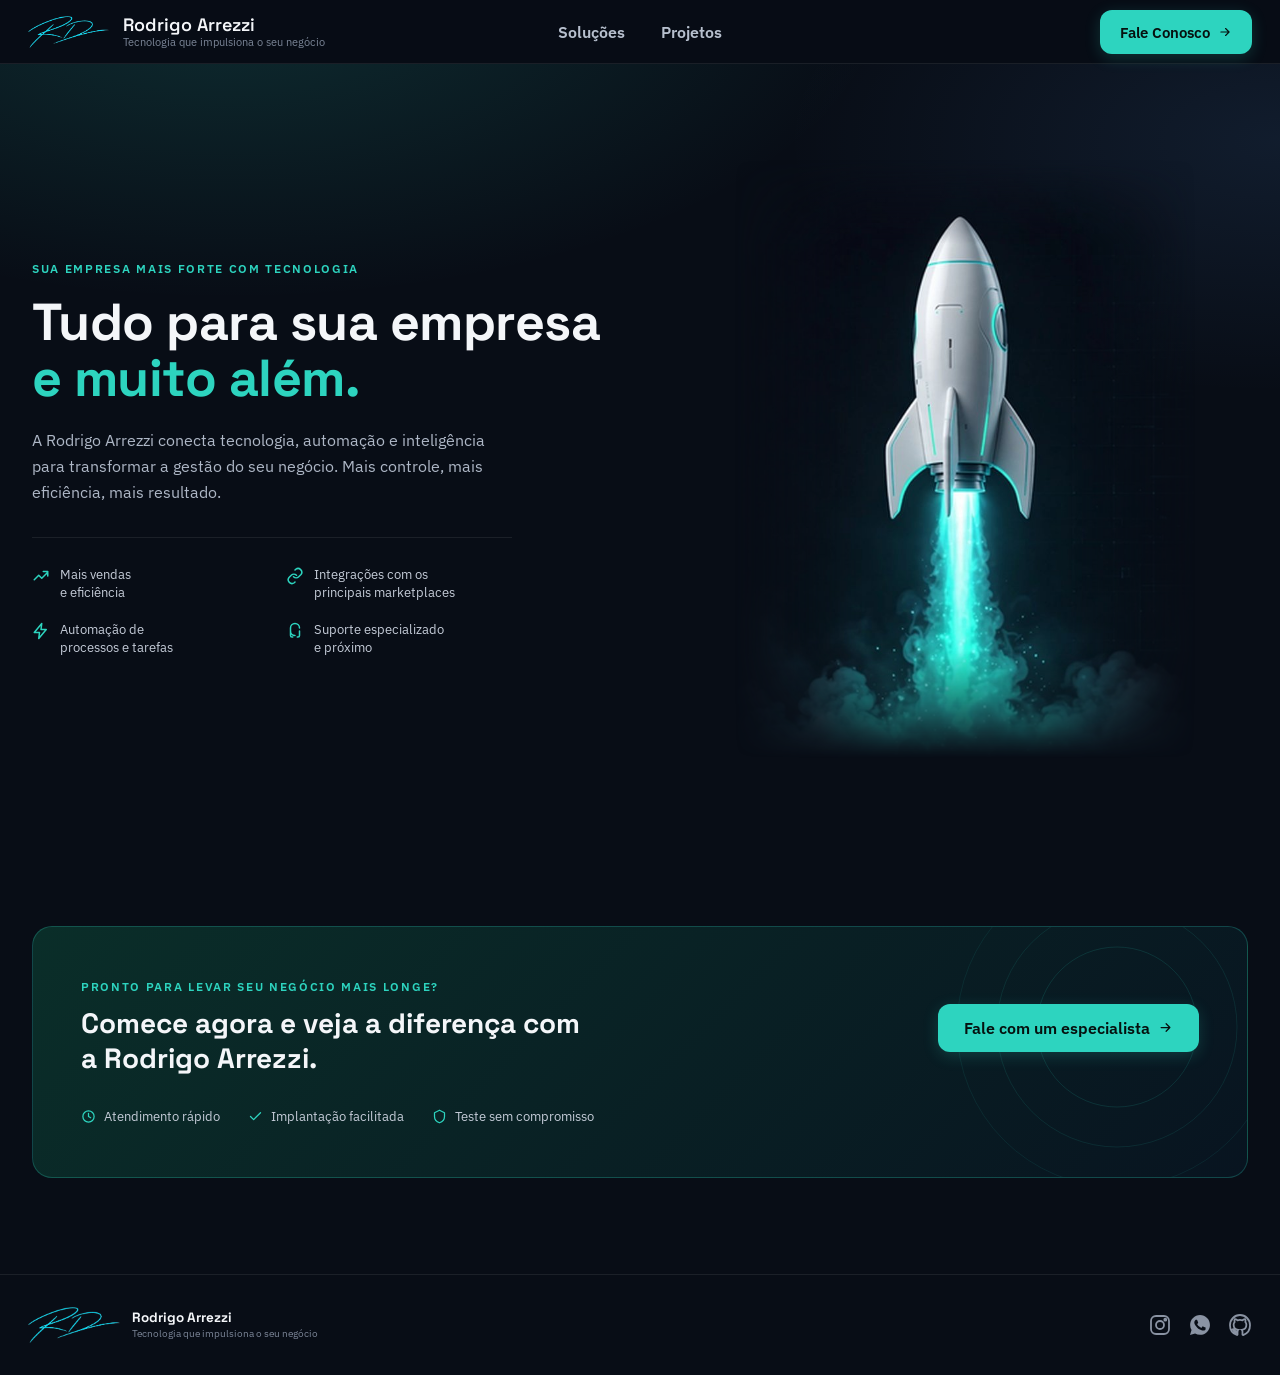
==== commit 1205e93d: "Inicio: remover botoes do topo" ====
--- a/index.html
+++ b/index.html
@@ -75,16 +75,6 @@
         <p style="font-size:16px;line-height:1.6;color:#AEB7C6;max-width:460px;margin:0 0 32px;">
           A Rodrigo Arrezzi conecta tecnologia, automação e inteligência para transformar a gestão do seu negócio. Mais controle, mais eficiência, mais resultado.
         </p>
-        <div style="display:flex;gap:14px;margin-bottom:40px;">
-          <a href="contato.html" class="btn-primary">
-            Comece agora
-            <svg width="15" height="15" viewBox="0 0 24 24" fill="none" stroke="currentColor" stroke-width="2" stroke-linecap="round" stroke-linejoin="round"><path d="M5 12h14M13 6l6 6-6 6"/></svg>
-          </a>
-          <a href="solucoes.html" class="btn-outline">
-            Conheça a plataforma
-            <svg width="12" height="12" viewBox="0 0 24 24" fill="currentColor"><path d="M8 5v14l11-7z"/></svg>
-          </a>
-        </div>
         <div class="cols-2" style="display:grid;gap:18px 28px;padding-top:28px;border-top:1px solid rgba(244,246,249,0.08);max-width:480px;">
           <div style="display:flex;gap:10px;align-items:flex-start;">
             <svg width="18" height="18" viewBox="0 0 24 24" fill="none" stroke="var(--accent)" stroke-width="2" stroke-linecap="round" stroke-linejoin="round" style="flex-shrink:0;margin-top:1px;"><path d="M3 17l6-6 4 4 8-8M15 6h6v6"/></svg>
@@ -164,7 +154,7 @@
         <a href="https://www.instagram.com/rodrigoarrezzidev/" target="_blank" rel="noopener" aria-label="Instagram" style="color:#8A93A3;">
           <svg width="17" height="17" viewBox="0 0 24 24" fill="none" stroke="currentColor" stroke-width="1.8"><rect x="3" y="3" width="18" height="18" rx="5"/><circle cx="12" cy="12" r="4"/><circle cx="17.3" cy="6.7" r="1"/></svg>
         </a>
-        <a href="https://wa.me/5527995055702" target="_blank" rel="noopener" aria-label="WhatsApp" style="color:#8A93A3;">
+        <a href="https://wa.me/5527996386305" target="_blank" rel="noopener" aria-label="WhatsApp" style="color:#8A93A3;">
           <svg width="17" height="17" viewBox="0 0 24 24" fill="currentColor" stroke="none"><path d="M12.04 2C6.58 2 2.13 6.45 2.13 11.91c0 1.85.5 3.58 1.4 5.16L2 22l5.09-1.5a9.9 9.9 0 004.95 1.32h.01c5.46 0 9.91-4.45 9.91-9.91S17.5 2 12.04 2zm5.63 14.18c-.24.68-1.41 1.31-1.94 1.38-.5.07-1.11.1-1.79-.11-.41-.13-.94-.3-1.62-.6-2.86-1.24-4.72-4.13-4.86-4.32-.14-.19-1.16-1.55-1.16-2.96 0-1.4.73-2.09 1-2.38.26-.28.57-.35.76-.35h.55c.18 0 .42-.03.65.5.24.56.8 1.94.87 2.08.07.14.11.3.02.49-.09.19-.14.3-.28.46-.14.16-.29.36-.42.48-.14.14-.28.29-.12.57.16.28.71 1.18 1.53 1.91 1.05.94 1.94 1.23 2.22 1.37.28.14.44.12.6-.07.16-.19.68-.79.87-1.06.19-.28.37-.23.62-.14.26.09 1.63.77 1.91.91.28.14.47.21.53.33.07.12.07.68-.17 1.35z"/></svg>
         </a>
         <a href="https://github.com/RD921?tab=repositories" target="_blank" rel="noopener" aria-label="GitHub" style="color:#8A93A3;">
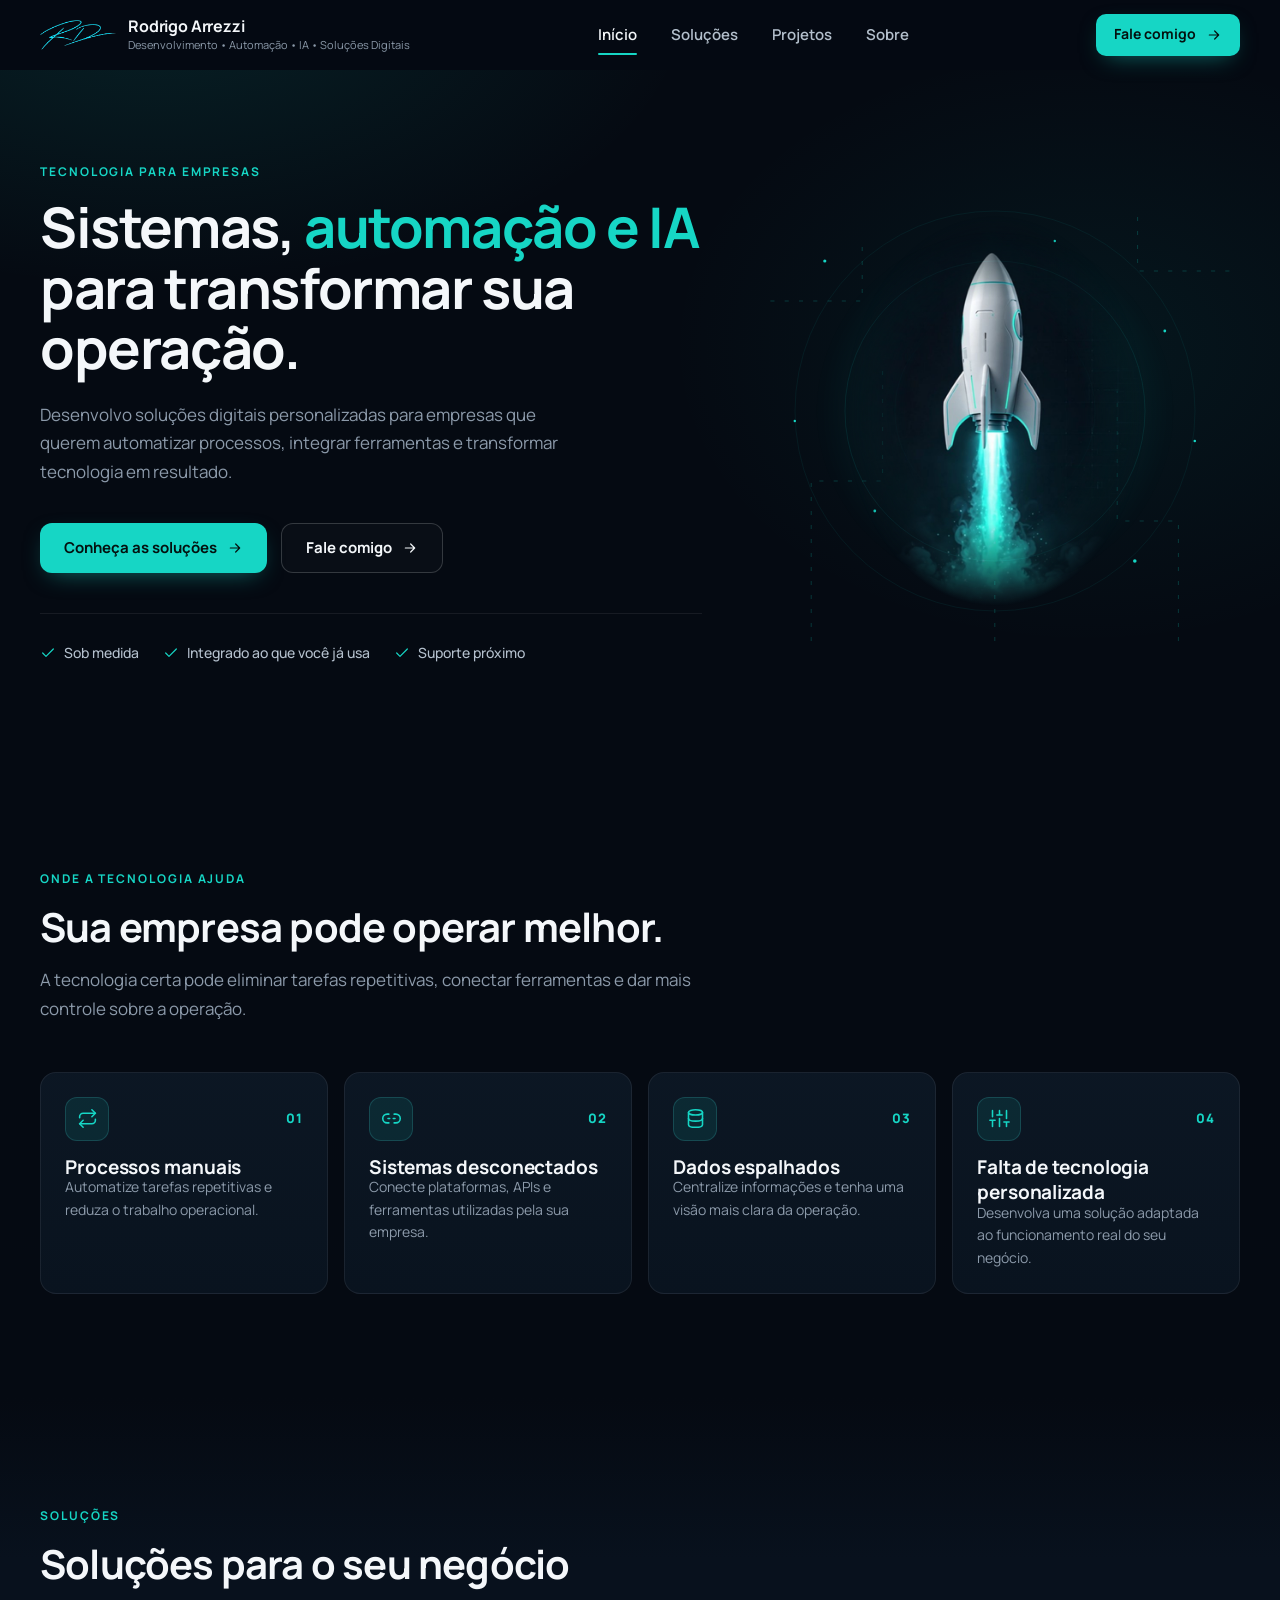
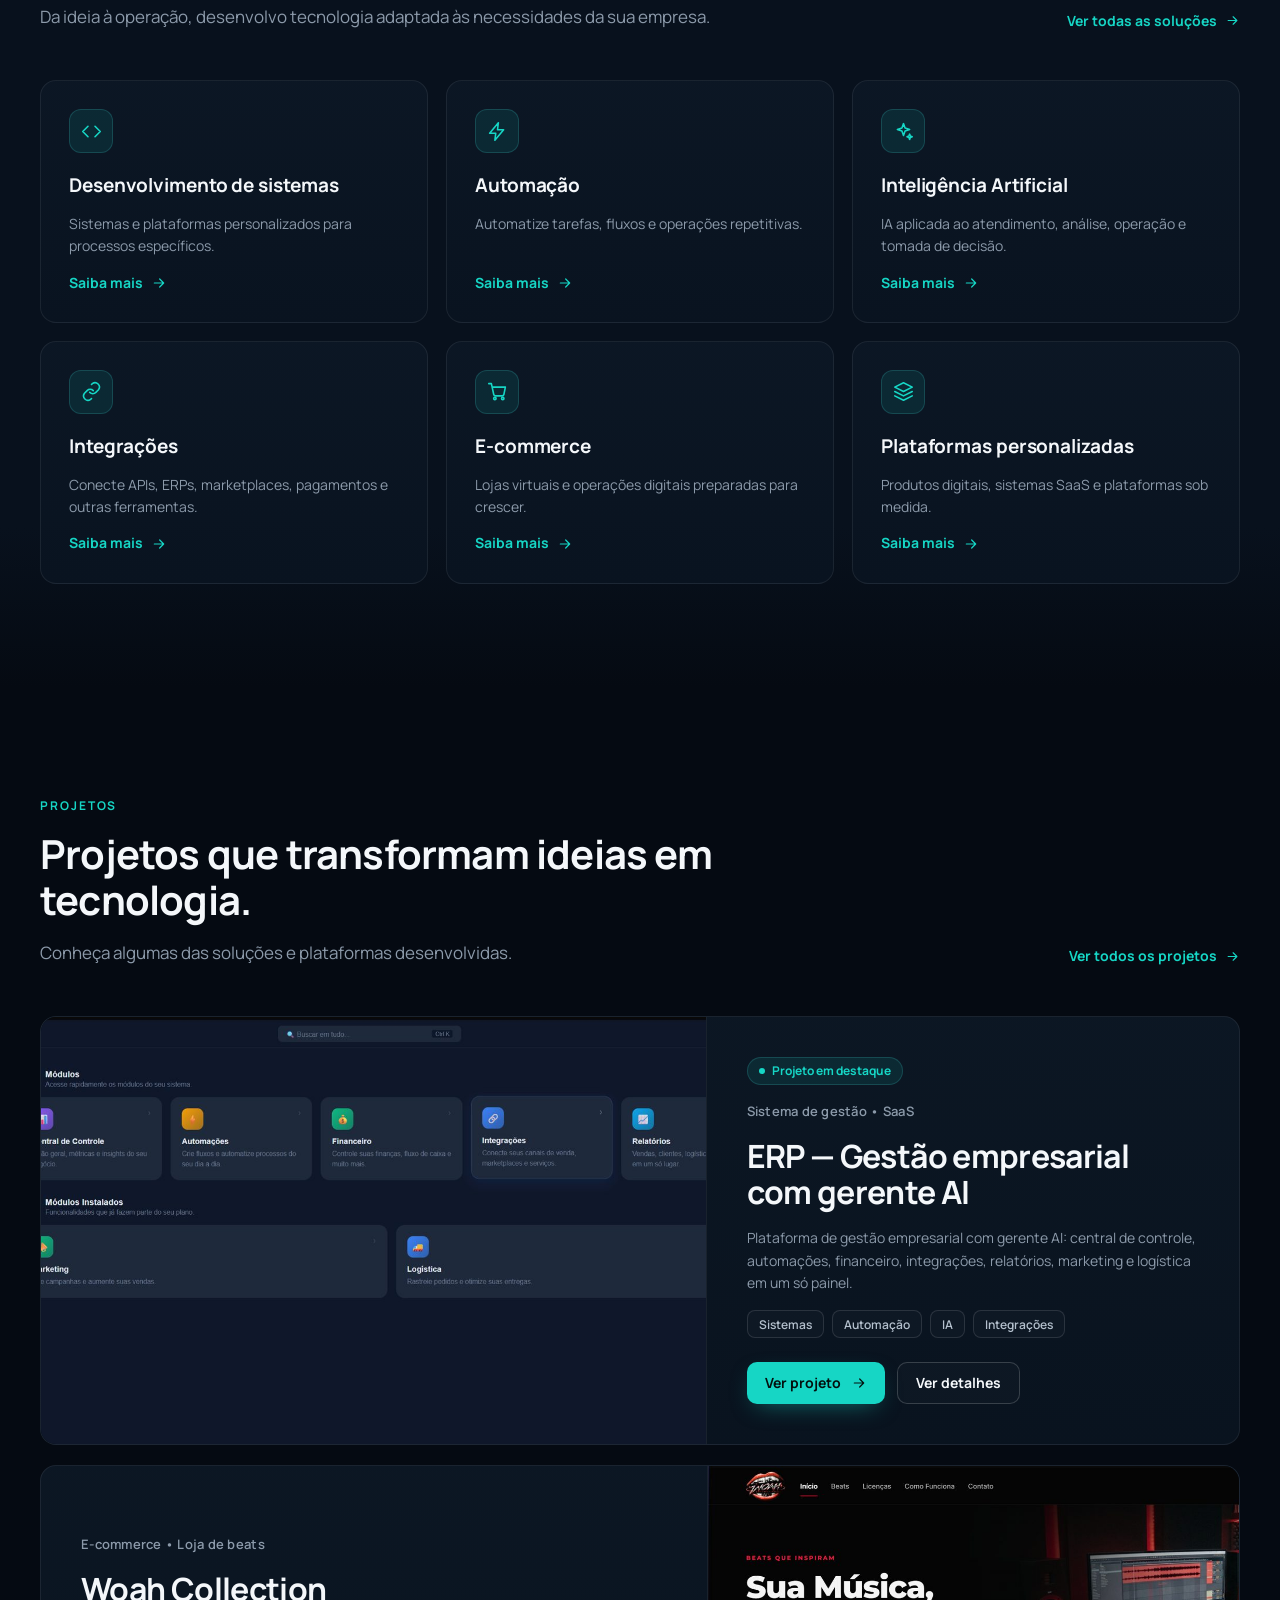
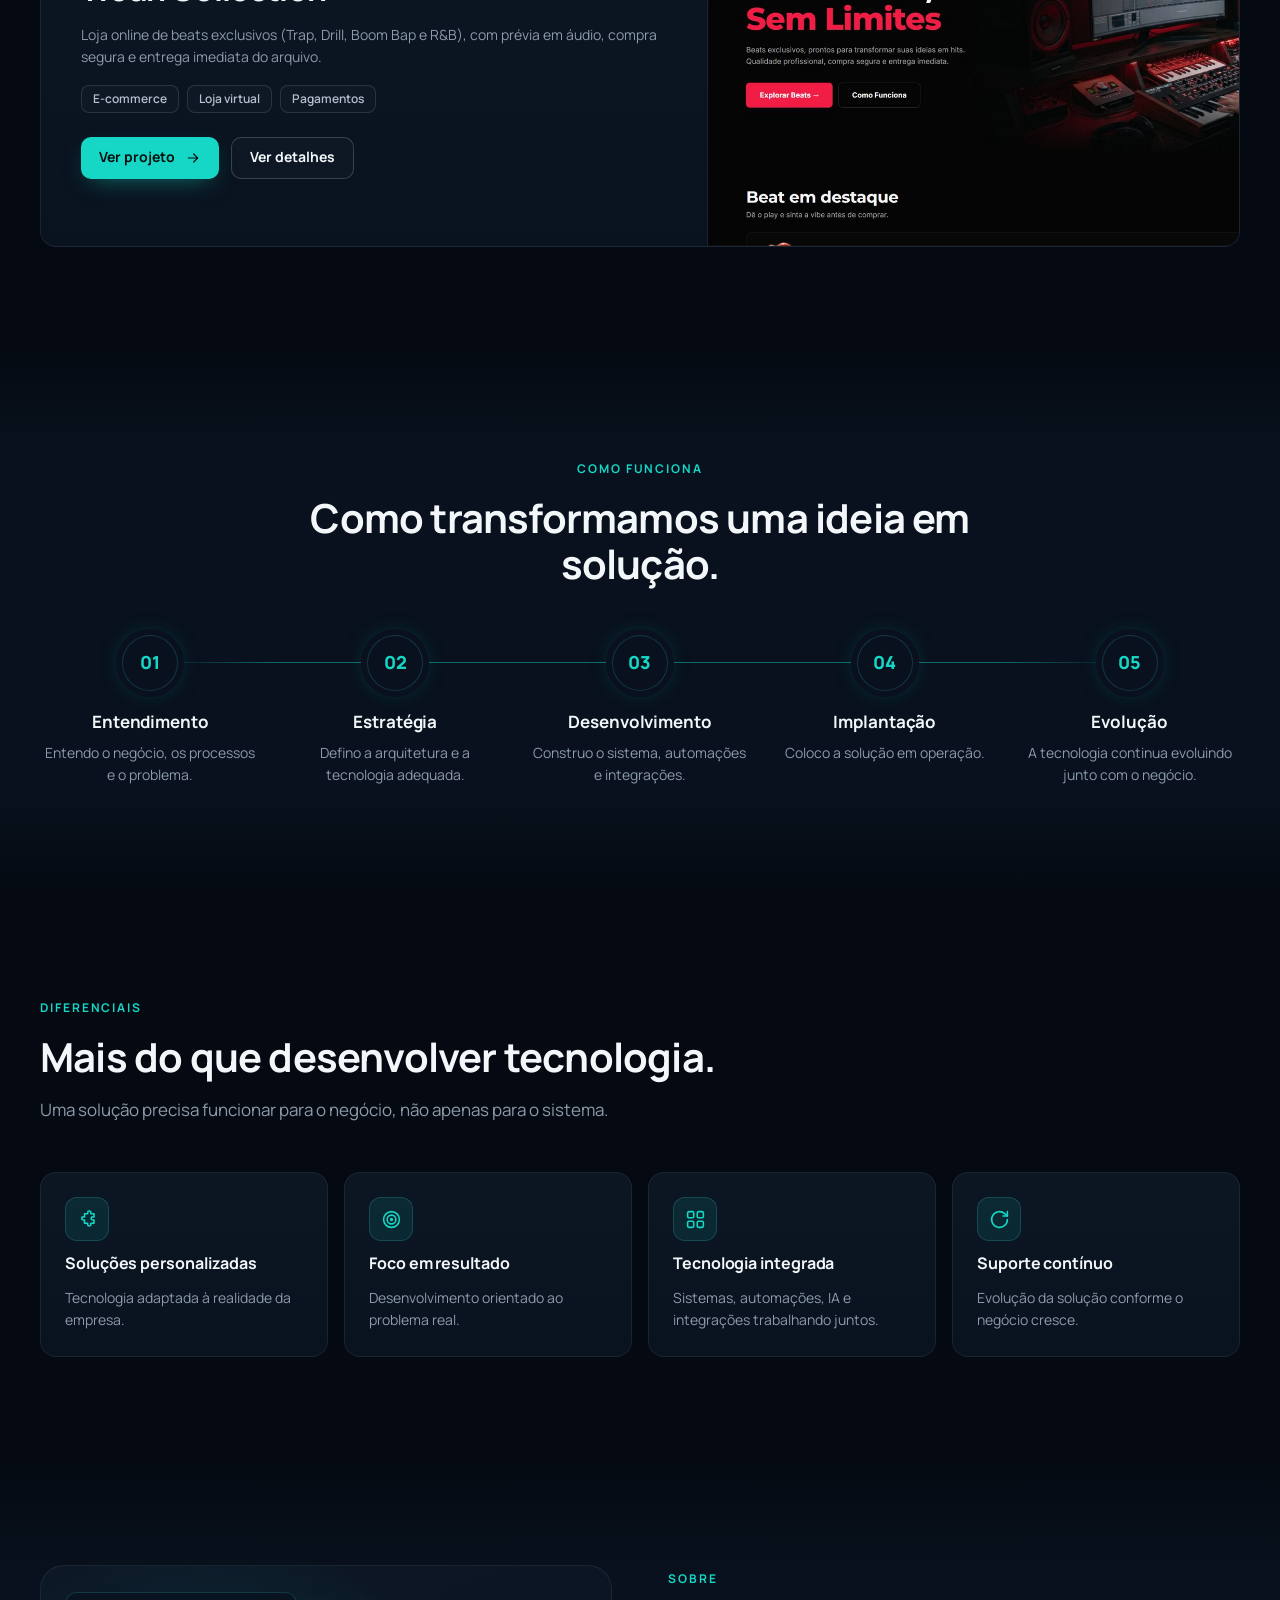
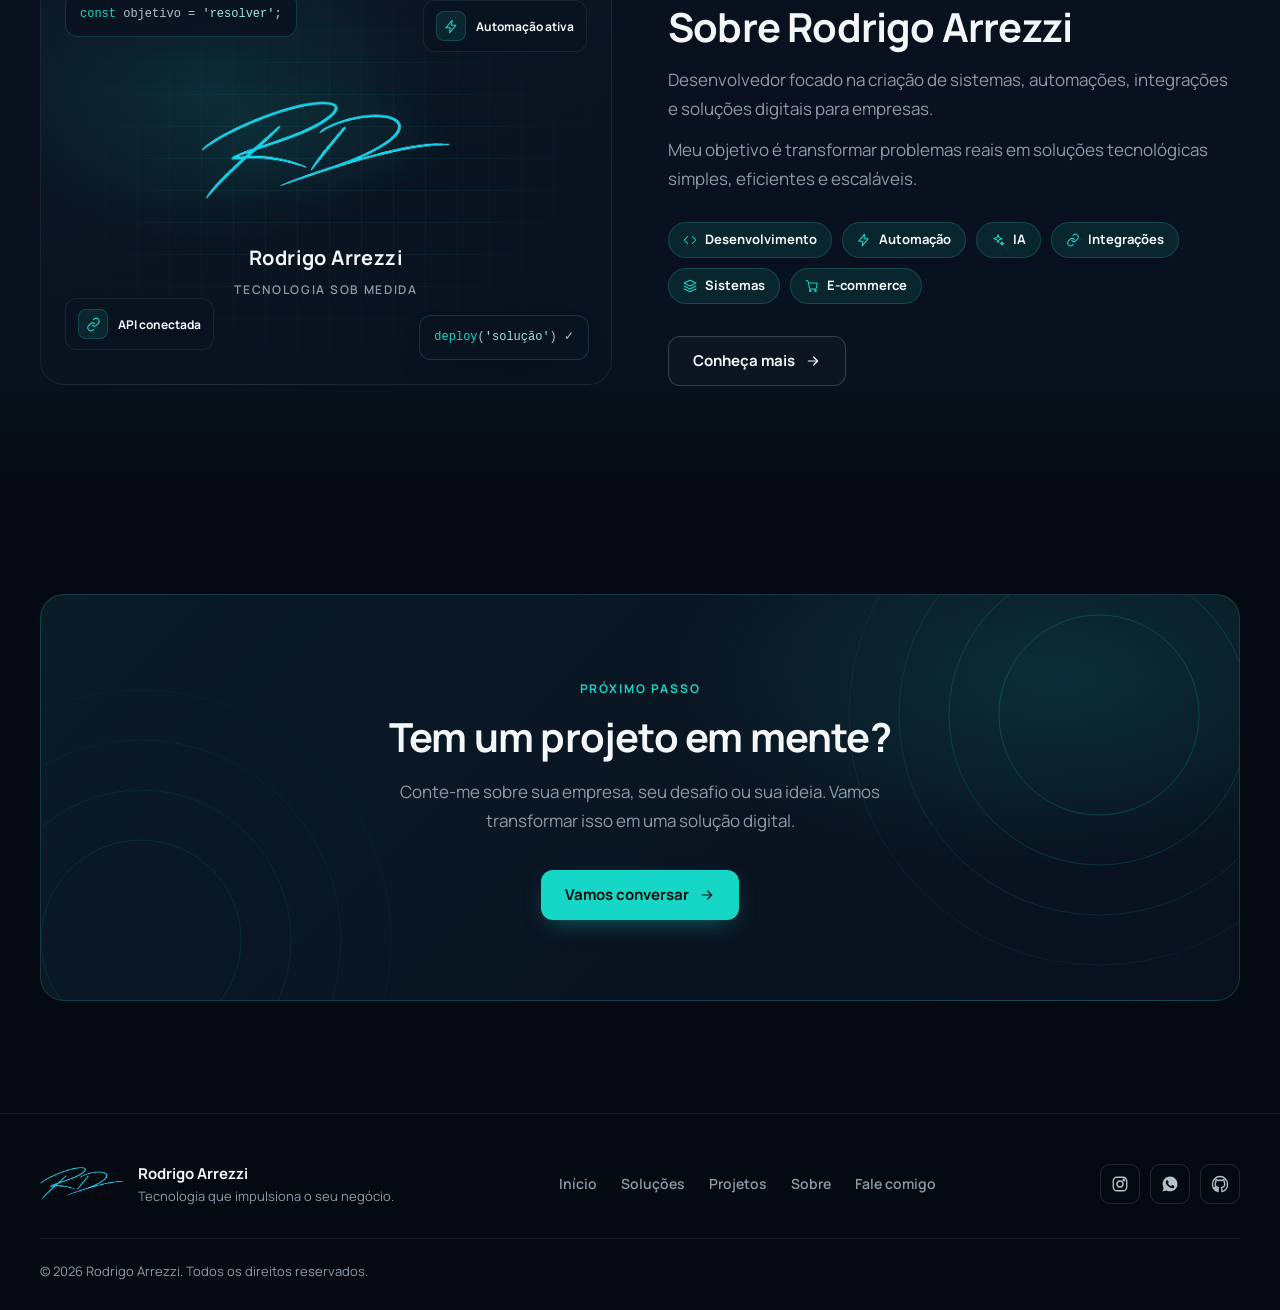
==== commit 20ed8fbd: "Redesign completo do site" ====
--- a/index.html
+++ b/index.html
@@ -3,168 +3,271 @@
 <head>
 <meta charset="utf-8">
 <meta name="viewport" content="width=device-width, initial-scale=1">
-<title>Rodrigo Arrezzi — Início</title>
-<meta name="description" content="Tudo para sua empresa e muito além — Rodrigo Arrezzi.">
+<title>Rodrigo Arrezzi — Tecnologia que impulsiona o seu negócio</title>
+<meta name="description" content="Sistemas, automação, IA, integrações e e-commerce sob medida para empresas. Rodrigo Arrezzi — tecnologia que impulsiona o seu negócio.">
+<meta name="theme-color" content="#050A12">
+<meta property="og:title" content="Rodrigo Arrezzi — Tecnologia que impulsiona o seu negócio">
+<meta property="og:description" content="Sistemas, automação, IA, integrações e e-commerce sob medida para empresas. Rodrigo Arrezzi — tecnologia que impulsiona o seu negócio.">
+<meta property="og:type" content="website">
+<meta property="og:image" content="https://rodrigoarrezzi.com/assets/foguete.jpg">
 <link rel="icon" href="assets/favicon.ico" sizes="any">
 <link rel="icon" type="image/png" sizes="32x32" href="assets/favicon-32.png">
 <link rel="icon" type="image/png" sizes="16x16" href="assets/favicon-16.png">
 <link rel="apple-touch-icon" sizes="180x180" href="assets/apple-touch-icon.png">
+<link rel="preconnect" href="https://fonts.googleapis.com">
+<link rel="preconnect" href="https://fonts.gstatic.com" crossorigin>
 <link rel="stylesheet" href="assets/styles.css">
 </head>
 <body>
-<div class="page">
-  <!-- NAV -->
-  <div class="nav">
-    <div class="nav-inner">
-      <a href="index.html" class="brand">
-        <img src="assets/rd-logo.png" alt="Rodrigo Arrezzi">
-        <div class="brand-text">
-          <div class="font-display brand-name">Rodrigo Arrezzi</div>
-          <div class="brand-tag">Tecnologia que impulsiona o seu negócio</div>
+<header class="header">
+  <div class="container header-inner">
+    <a href="index.html" class="brand" aria-label="Rodrigo Arrezzi, página inicial">
+      <img src="assets/rd-logo.png" alt="" width="76" height="30">
+      <div>
+        <div class="brand-name">Rodrigo Arrezzi</div>
+        <div class="brand-tag">Desenvolvimento • Automação • IA • Soluções Digitais</div>
+      </div>
+    </a>
+    <nav class="nav" aria-label="Principal"><a href="index.html" class="active" aria-current="page">Início</a><a href="solucoes.html">Soluções</a><a href="recursos.html">Projetos</a><a href="sobre.html">Sobre</a></nav>
+    <div class="header-cta">
+      <a href="contato.html" class="btn btn-primary btn-sm">Fale comigo <svg viewBox="0 0 24 24" fill="none" stroke="currentColor" stroke-width="1.8" stroke-linecap="round" stroke-linejoin="round" aria-hidden="true"><path d="M5 12h14M13 6l6 6-6 6"/></svg></a>
+      <button type="button" class="menu-btn" aria-label="Abrir menu" data-menu-open><svg viewBox="0 0 24 24" fill="none" stroke="currentColor" stroke-width="1.8" stroke-linecap="round" stroke-linejoin="round" aria-hidden="true"><path d="M4 7h16M4 12h16M4 17h16"/></svg></button>
+    </div>
+  </div>
+</header>
+
+<div class="mobile-menu" data-menu role="dialog" aria-modal="true" aria-label="Menu">
+  <div class="mobile-menu-head">
+    <a href="index.html" class="brand"><img src="assets/rd-logo.png" alt="" width="76" height="30"><div class="brand-name">Rodrigo Arrezzi</div></a>
+    <button type="button" class="menu-btn" style="display:flex" aria-label="Fechar menu" data-menu-close><svg viewBox="0 0 24 24" fill="none" stroke="currentColor" stroke-width="1.8" stroke-linecap="round" stroke-linejoin="round" aria-hidden="true"><path d="M18 6L6 18M6 6l12 12"/></svg></button>
+  </div>
+  <nav class="mobile-links"><a href="index.html" class="active">Início</a><a href="solucoes.html">Soluções</a><a href="recursos.html">Projetos</a><a href="sobre.html">Sobre</a><a href="contato.html">Fale comigo</a></nav>
+  <div class="mobile-menu-foot"><a href="contato.html" class="btn btn-primary">Fale comigo <svg viewBox="0 0 24 24" fill="none" stroke="currentColor" stroke-width="1.8" stroke-linecap="round" stroke-linejoin="round" aria-hidden="true"><path d="M5 12h14M13 6l6 6-6 6"/></svg></a></div>
+</div>
+
+<main>
+<!-- HERO -->
+<section class="hero">
+  <div class="container hero-grid">
+    <div>
+      <span class="eyebrow reveal">Tecnologia para empresas</span>
+      <h1 class="h1 reveal d1">Sistemas, <span class="accent">automação e IA</span> para transformar sua operação.</h1>
+      <p class="lead reveal d2">Desenvolvo soluções digitais personalizadas para empresas que querem automatizar processos, integrar ferramentas e transformar tecnologia em resultado.</p>
+      <div class="hero-actions reveal d3">
+        <a href="#solucoes" class="btn btn-primary">Conheça as soluções <svg viewBox="0 0 24 24" fill="none" stroke="currentColor" stroke-width="1.8" stroke-linecap="round" stroke-linejoin="round" aria-hidden="true"><path d="M5 12h14M13 6l6 6-6 6"/></svg></a>
+        <a href="contato.html" class="btn btn-ghost">Fale comigo <svg viewBox="0 0 24 24" fill="none" stroke="currentColor" stroke-width="1.8" stroke-linecap="round" stroke-linejoin="round" aria-hidden="true"><path d="M5 12h14M13 6l6 6-6 6"/></svg></a>
+      </div>
+      <div class="hero-points reveal d4">
+        <span><svg viewBox="0 0 24 24" fill="none" stroke="currentColor" stroke-width="1.8" stroke-linecap="round" stroke-linejoin="round" aria-hidden="true"><path d="M20 6L9 17l-5-5"/></svg>Sob medida</span><span><svg viewBox="0 0 24 24" fill="none" stroke="currentColor" stroke-width="1.8" stroke-linecap="round" stroke-linejoin="round" aria-hidden="true"><path d="M20 6L9 17l-5-5"/></svg>Integrado ao que você já usa</span><span><svg viewBox="0 0 24 24" fill="none" stroke="currentColor" stroke-width="1.8" stroke-linecap="round" stroke-linejoin="round" aria-hidden="true"><path d="M20 6L9 17l-5-5"/></svg>Suporte próximo</span>
+      </div>
+    </div>
+    <div class="rocket-stage" aria-hidden="true">
+        <svg class="lines" viewBox="0 0 480 460" preserveAspectRatio="none">
+          <path d="M60 460 V300 H130 V180"/><path d="M420 460 V340 H360 V210"/><path d="M20 120 H110 V60"/><path d="M470 90 H380 V30"/><path d="M240 460 V400"/>
+        </svg>
+        <div class="glow"></div>
+        <svg class="rings" viewBox="0 0 420 420"><g fill="none" stroke="#16D6C5"><circle cx="210" cy="210" r="200" stroke-opacity=".07"/><circle cx="210" cy="210" r="150" stroke-opacity=".1"/><circle cx="210" cy="210" r="100" stroke-opacity=".12"/></g></svg>
+        <svg class="lines dots" viewBox="0 0 480 460"><circle cx="70" cy="80" r="1.6"/><circle cx="410" cy="150" r="1.4"/><circle cx="120" cy="330" r="1.4"/><circle cx="380" cy="380" r="1.8"/><circle cx="300" cy="60" r="1.2"/><circle cx="170" cy="190" r="1.1"/><circle cx="440" cy="260" r="1.3"/><circle cx="40" cy="240" r="1.2"/></svg>
+        <img class="rocket" src="assets/foguete.jpg" alt="" width="700" height="910">
+      </div>
+  </div>
+</section>
+
+<!-- PROBLEMAS -->
+<section class="section">
+  <div class="container">
+    <div class="section-title reveal"><span class="eyebrow">Onde a tecnologia ajuda</span><h2 class="h2">Sua empresa pode operar melhor.</h2><p class="lead">A tecnologia certa pode eliminar tarefas repetitivas, conectar ferramentas e dar mais controle sobre a operação.</p></div>
+    <div class="problems"><article class="card problem card-hover reveal d1">
+        <div class="problem-top"><div class="icon-box"><svg viewBox="0 0 24 24" fill="none" stroke="currentColor" stroke-width="1.8" stroke-linecap="round" stroke-linejoin="round" aria-hidden="true"><path d="M17 2l4 4-4 4"/><path d="M3 11V10a4 4 0 014-4h14"/><path d="M7 22l-4-4 4-4"/><path d="M21 13v1a4 4 0 01-4 4H3"/></svg></div><span class="num">01</span></div>
+        <div class="problem-text"><h3 class="h3">Processos manuais</h3><p class="small">Automatize tarefas repetitivas e reduza o trabalho operacional.</p></div>
+      </article><article class="card problem card-hover reveal d2">
+        <div class="problem-top"><div class="icon-box"><svg viewBox="0 0 24 24" fill="none" stroke="currentColor" stroke-width="1.8" stroke-linecap="round" stroke-linejoin="round" aria-hidden="true"><path d="M9 17H7A5 5 0 017 7h2M15 7h2a5 5 0 010 10h-2"/><path d="M8 12h2M14 12h2"/></svg></div><span class="num">02</span></div>
+        <div class="problem-text"><h3 class="h3">Sistemas desconectados</h3><p class="small">Conecte plataformas, APIs e ferramentas utilizadas pela sua empresa.</p></div>
+      </article><article class="card problem card-hover reveal d3">
+        <div class="problem-top"><div class="icon-box"><svg viewBox="0 0 24 24" fill="none" stroke="currentColor" stroke-width="1.8" stroke-linecap="round" stroke-linejoin="round" aria-hidden="true"><ellipse cx="12" cy="5" rx="8" ry="3"/><path d="M4 5v14c0 1.7 3.6 3 8 3s8-1.3 8-3V5"/><path d="M4 12c0 1.7 3.6 3 8 3s8-1.3 8-3"/></svg></div><span class="num">03</span></div>
+        <div class="problem-text"><h3 class="h3">Dados espalhados</h3><p class="small">Centralize informações e tenha uma visão mais clara da operação.</p></div>
+      </article><article class="card problem card-hover reveal d4">
+        <div class="problem-top"><div class="icon-box"><svg viewBox="0 0 24 24" fill="none" stroke="currentColor" stroke-width="1.8" stroke-linecap="round" stroke-linejoin="round" aria-hidden="true"><path d="M4 21v-7M4 10V3M12 21v-9M12 8V3M20 21v-5M20 12V3M1 14h6M9 8h6M17 16h6"/></svg></div><span class="num">04</span></div>
+        <div class="problem-text"><h3 class="h3">Falta de tecnologia personalizada</h3><p class="small">Desenvolva uma solução adaptada ao funcionamento real do seu negócio.</p></div>
+      </article></div>
+  </div>
+</section>
+
+<!-- SOLUÇÕES -->
+<section class="section section-alt" id="solucoes">
+  <div class="container">
+    <div class="section-head">
+      <div class="section-title reveal"><span class="eyebrow">Soluções</span><h2 class="h2">Soluções para o seu negócio</h2><p class="lead">Da ideia à operação, desenvolvo tecnologia adaptada às necessidades da sua empresa.</p></div>
+      <a href="solucoes.html" class="link-arrow reveal">Ver todas as soluções <svg viewBox="0 0 24 24" fill="none" stroke="currentColor" stroke-width="1.8" stroke-linecap="round" stroke-linejoin="round" aria-hidden="true"><path d="M5 12h14M13 6l6 6-6 6"/></svg></a>
+    </div>
+    <div class="solutions"><a href="solucoes.html#sistemas" class="card solution card-hover reveal d1">
+        <div class="icon-box"><svg viewBox="0 0 24 24" fill="none" stroke="currentColor" stroke-width="1.8" stroke-linecap="round" stroke-linejoin="round" aria-hidden="true"><path d="M16 18l6-6-6-6M8 6l-6 6 6 6"/></svg></div>
+        <h3 class="h3">Desenvolvimento de sistemas</h3>
+        <p class="small">Sistemas e plataformas personalizados para processos específicos.</p>
+        <span class="arrow">Saiba mais <svg viewBox="0 0 24 24" fill="none" stroke="currentColor" stroke-width="1.8" stroke-linecap="round" stroke-linejoin="round" aria-hidden="true"><path d="M5 12h14M13 6l6 6-6 6"/></svg></span>
+      </a><a href="solucoes.html#automacao" class="card solution card-hover reveal d2">
+        <div class="icon-box"><svg viewBox="0 0 24 24" fill="none" stroke="currentColor" stroke-width="1.8" stroke-linecap="round" stroke-linejoin="round" aria-hidden="true"><path d="M13 2L3 14h7l-1 8 10-12h-7l1-8z"/></svg></div>
+        <h3 class="h3">Automação</h3>
+        <p class="small">Automatize tarefas, fluxos e operações repetitivas.</p>
+        <span class="arrow">Saiba mais <svg viewBox="0 0 24 24" fill="none" stroke="currentColor" stroke-width="1.8" stroke-linecap="round" stroke-linejoin="round" aria-hidden="true"><path d="M5 12h14M13 6l6 6-6 6"/></svg></span>
+      </a><a href="solucoes.html#ia" class="card solution card-hover reveal d3">
+        <div class="icon-box"><svg viewBox="0 0 24 24" fill="none" stroke="currentColor" stroke-width="1.8" stroke-linecap="round" stroke-linejoin="round" aria-hidden="true"><path d="M12 3l1.8 4.9L19 9.7l-5.2 1.8L12 16.5l-1.8-5L5 9.7l5.2-1.8z"/><path d="M19 15l.8 2.2L22 18l-2.2.8L19 21l-.8-2.2L16 18l2.2-.8z"/></svg></div>
+        <h3 class="h3">Inteligência Artificial</h3>
+        <p class="small">IA aplicada ao atendimento, análise, operação e tomada de decisão.</p>
+        <span class="arrow">Saiba mais <svg viewBox="0 0 24 24" fill="none" stroke="currentColor" stroke-width="1.8" stroke-linecap="round" stroke-linejoin="round" aria-hidden="true"><path d="M5 12h14M13 6l6 6-6 6"/></svg></span>
+      </a><a href="solucoes.html#integracoes" class="card solution card-hover reveal d1">
+        <div class="icon-box"><svg viewBox="0 0 24 24" fill="none" stroke="currentColor" stroke-width="1.8" stroke-linecap="round" stroke-linejoin="round" aria-hidden="true"><path d="M10 13a5 5 0 007 0l3-3a5 5 0 00-7-7l-1 1M14 11a5 5 0 00-7 0l-3 3a5 5 0 007 7l1-1"/></svg></div>
+        <h3 class="h3">Integrações</h3>
+        <p class="small">Conecte APIs, ERPs, marketplaces, pagamentos e outras ferramentas.</p>
+        <span class="arrow">Saiba mais <svg viewBox="0 0 24 24" fill="none" stroke="currentColor" stroke-width="1.8" stroke-linecap="round" stroke-linejoin="round" aria-hidden="true"><path d="M5 12h14M13 6l6 6-6 6"/></svg></span>
+      </a><a href="solucoes.html#ecommerce" class="card solution card-hover reveal d2">
+        <div class="icon-box"><svg viewBox="0 0 24 24" fill="none" stroke="currentColor" stroke-width="1.8" stroke-linecap="round" stroke-linejoin="round" aria-hidden="true"><circle cx="9" cy="20" r="1.4"/><circle cx="18" cy="20" r="1.4"/><path d="M2 3h3l2.7 12.4a2 2 0 002 1.6h7.6a2 2 0 002-1.6L21 7H6"/></svg></div>
+        <h3 class="h3">E-commerce</h3>
+        <p class="small">Lojas virtuais e operações digitais preparadas para crescer.</p>
+        <span class="arrow">Saiba mais <svg viewBox="0 0 24 24" fill="none" stroke="currentColor" stroke-width="1.8" stroke-linecap="round" stroke-linejoin="round" aria-hidden="true"><path d="M5 12h14M13 6l6 6-6 6"/></svg></span>
+      </a><a href="solucoes.html#plataformas" class="card solution card-hover reveal d3">
+        <div class="icon-box"><svg viewBox="0 0 24 24" fill="none" stroke="currentColor" stroke-width="1.8" stroke-linecap="round" stroke-linejoin="round" aria-hidden="true"><path d="M12 2l10 5-10 5L2 7l10-5z"/><path d="M2 12l10 5 10-5M2 17l10 5 10-5"/></svg></div>
+        <h3 class="h3">Plataformas personalizadas</h3>
+        <p class="small">Produtos digitais, sistemas SaaS e plataformas sob medida.</p>
+        <span class="arrow">Saiba mais <svg viewBox="0 0 24 24" fill="none" stroke="currentColor" stroke-width="1.8" stroke-linecap="round" stroke-linejoin="round" aria-hidden="true"><path d="M5 12h14M13 6l6 6-6 6"/></svg></span>
+      </a></div>
+  </div>
+</section>
+
+<!-- PROJETOS -->
+<section class="section">
+  <div class="container">
+    <div class="section-head">
+      <div class="section-title reveal"><span class="eyebrow">Projetos</span><h2 class="h2">Projetos que transformam ideias em tecnologia.</h2><p class="lead">Conheça algumas das soluções e plataformas desenvolvidas.</p></div>
+      <a href="recursos.html" class="link-arrow reveal">Ver todos os projetos <svg viewBox="0 0 24 24" fill="none" stroke="currentColor" stroke-width="1.8" stroke-linecap="round" stroke-linejoin="round" aria-hidden="true"><path d="M5 12h14M13 6l6 6-6 6"/></svg></a>
+    </div>
+    <article class="card project-featured card-hover reveal" data-project="erp" data-categories="sistemas automacao ia" aria-label="ERP — Gestão empresarial com gerente AI: ver detalhes">
+      <div class="shot"><img src="assets/erp.jpg" alt="Tela do ERP — Gestão empresarial com gerente AI" loading="lazy"></div>
+      <div class="body">
+        <span class="badge">Projeto em destaque</span>
+        <div class="project-meta">Sistema de gestão • SaaS</div>
+        <h3 class="h2">ERP — Gestão empresarial com gerente AI</h3>
+        <p class="small">Plataforma de gestão empresarial com gerente AI: central de controle, automações, financeiro, integrações, relatórios, marketing e logística em um só painel.</p>
+        <div class="tags"><span class="tag">Sistemas</span><span class="tag">Automação</span><span class="tag">IA</span><span class="tag">Integrações</span></div>
+        <div class="project-actions">
+          <a href="https://sistema-w7ox.onrender.com" target="_blank" rel="noopener" class="btn btn-primary btn-sm">Ver projeto <svg viewBox="0 0 24 24" fill="none" stroke="currentColor" stroke-width="1.8" stroke-linecap="round" stroke-linejoin="round" aria-hidden="true"><path d="M5 12h14M13 6l6 6-6 6"/></svg></a>
+          <button type="button" class="btn btn-ghost btn-sm" data-details>Ver detalhes</button>
         </div>
-      </a>
-      <div class="nav-links">
-        <a href="solucoes.html" class="nav-link">Soluções</a>
-        <a href="recursos.html" class="nav-link">Projetos</a>
-      </div>
-      <div class="nav-right">
-        <a href="contato.html" class="btn-primary btn-sm">
-          Fale Conosco
-          <svg width="14" height="14" viewBox="0 0 24 24" fill="none" stroke="currentColor" stroke-width="2" stroke-linecap="round" stroke-linejoin="round"><path d="M5 12h14M13 6l6 6-6 6"/></svg>
-        </a>
-        <button type="button" aria-label="Abrir menu" class="mobile-menu-btn" data-menu-open>
-          <svg width="18" height="18" viewBox="0 0 24 24" fill="none" stroke="currentColor" stroke-width="2" stroke-linecap="round" stroke-linejoin="round"><path d="M4 7h16M4 12h16M4 17h16"/></svg>
-        </button>
-      </div>
-    </div>
-  </div>
-
-  <!-- MOBILE MENU OVERLAY -->
-  <div class="mobile-overlay" data-menu-overlay>
-    <div class="mobile-overlay-head">
-      <div style="display:flex;align-items:center;gap:10px;">
-        <img src="assets/rd-logo.png" alt="Rodrigo Arrezzi">
-        <div class="font-display" style="font-size:14px;font-weight:700;">Rodrigo Arrezzi</div>
-      </div>
-      <button type="button" aria-label="Fechar menu" data-menu-close style="background:transparent;border:1px solid rgba(244,246,249,0.22);border-radius:10px;width:38px;height:38px;display:flex;align-items:center;justify-content:center;color:#F4F6F9;">
-        <svg width="16" height="16" viewBox="0 0 24 24" fill="none" stroke="currentColor" stroke-width="2" stroke-linecap="round" stroke-linejoin="round"><path d="M18 6L6 18M6 6l12 12"/></svg>
-      </button>
-    </div>
-    <div class="mobile-links">
-        <a href="index.html" class="mobile-link font-display active">Início</a>
-        <a href="solucoes.html" class="mobile-link font-display">Soluções</a>
-        <a href="recursos.html" class="mobile-link font-display">Projetos</a>
-    </div>
-    <div class="mobile-overlay-foot">
-      <a href="contato.html" class="btn-primary">
-        Fale Conosco
-        <svg width="14" height="14" viewBox="0 0 24 24" fill="none" stroke="currentColor" stroke-width="2" stroke-linecap="round" stroke-linejoin="round"><path d="M5 12h14M13 6l6 6-6 6"/></svg>
-      </a>
-    </div>
-  </div>
-
-  <div class="page-main">
-  <!-- HERO -->
-  <div style="width:100%;position:relative;overflow:hidden;background:radial-gradient(1100px 520px at 18% -10%, rgba(45,212,191,0.16), transparent 60%), radial-gradient(900px 460px at 100% 10%, rgba(96,165,250,0.10), transparent 55%), #080D16;">
-    <div class="section hero-pad cols-2a" style="display:grid;gap:56px;align-items:center;">
-      <div>
-        <div style="font-size:12px;font-weight:600;letter-spacing:0.14em;color:var(--accent);margin-bottom:18px;">SUA EMPRESA MAIS FORTE COM TECNOLOGIA</div>
-        <h1 class="font-display hero-h1-lg">
-          Tudo para sua empresa <span style="color:var(--accent);">e muito além.</span>
-        </h1>
-        <p style="font-size:16px;line-height:1.6;color:#AEB7C6;max-width:460px;margin:0 0 32px;">
-          A Rodrigo Arrezzi conecta tecnologia, automação e inteligência para transformar a gestão do seu negócio. Mais controle, mais eficiência, mais resultado.
-        </p>
-        <div class="cols-2" style="display:grid;gap:18px 28px;padding-top:28px;border-top:1px solid rgba(244,246,249,0.08);max-width:480px;">
-          <div style="display:flex;gap:10px;align-items:flex-start;">
-            <svg width="18" height="18" viewBox="0 0 24 24" fill="none" stroke="var(--accent)" stroke-width="2" stroke-linecap="round" stroke-linejoin="round" style="flex-shrink:0;margin-top:1px;"><path d="M3 17l6-6 4 4 8-8M15 6h6v6"/></svg>
-            <span style="font-size:13px;color:#C5CCD8;line-height:1.4;">Mais vendas<br/>e eficiência</span>
-          </div>
-          <div style="display:flex;gap:10px;align-items:flex-start;">
-            <svg width="18" height="18" viewBox="0 0 24 24" fill="none" stroke="var(--accent)" stroke-width="2" stroke-linecap="round" stroke-linejoin="round" style="flex-shrink:0;margin-top:1px;"><path d="M10 13a5 5 0 007 0l3-3a5 5 0 00-7-7l-1 1M14 11a5 5 0 00-7 0l-3 3a5 5 0 007 7l1-1"/></svg>
-            <span style="font-size:13px;color:#C5CCD8;line-height:1.4;">Integrações com os<br/>principais marketplaces</span>
-          </div>
-          <div style="display:flex;gap:10px;align-items:flex-start;">
-            <svg width="18" height="18" viewBox="0 0 24 24" fill="none" stroke="var(--accent)" stroke-width="2" stroke-linecap="round" stroke-linejoin="round" style="flex-shrink:0;margin-top:1px;"><path d="M13 2L3 14h7l-1 8 10-12h-7l1-8z"/></svg>
-            <span style="font-size:13px;color:#C5CCD8;line-height:1.4;">Automação de<br/>processos e tarefas</span>
-          </div>
-          <div style="display:flex;gap:10px;align-items:flex-start;">
-            <svg width="18" height="18" viewBox="0 0 24 24" fill="none" stroke="var(--accent)" stroke-width="2" stroke-linecap="round" stroke-linejoin="round" style="flex-shrink:0;margin-top:1px;"><path d="M18 8a6 6 0 00-12 0v4a6 6 0 006 6M6 12v6a2 2 0 002 2h1M18 12v6a2 2 0 01-2 2h-1"/></svg>
-            <span style="font-size:13px;color:#C5CCD8;line-height:1.4;">Suporte especializado<br/>e próximo</span>
-          </div>
+      </div>
+    </article>
+    <article class="card project-featured reverse card-hover reveal" data-project="woah" data-categories="ecommerce" aria-label="Woah Collection: ver detalhes">
+      <div class="shot"><img src="assets/woah.jpg" alt="Tela do Woah Collection" loading="lazy"></div>
+      <div class="body">
+        
+        <div class="project-meta">E-commerce • Loja de beats</div>
+        <h3 class="h2">Woah Collection</h3>
+        <p class="small">Loja online de beats exclusivos (Trap, Drill, Boom Bap e R&amp;B), com prévia em áudio, compra segura e entrega imediata do arquivo.</p>
+        <div class="tags"><span class="tag">E-commerce</span><span class="tag">Loja virtual</span><span class="tag">Pagamentos</span></div>
+        <div class="project-actions">
+          <a href="https://www.woahcolletion.com/woah-collection/index.html" target="_blank" rel="noopener" class="btn btn-primary btn-sm">Ver projeto <svg viewBox="0 0 24 24" fill="none" stroke="currentColor" stroke-width="1.8" stroke-linecap="round" stroke-linejoin="round" aria-hidden="true"><path d="M5 12h14M13 6l6 6-6 6"/></svg></a>
+          <button type="button" class="btn btn-ghost btn-sm" data-details>Ver detalhes</button>
         </div>
       </div>
-
-      <!-- FOGUETE -->
-      <div class="hero-visual hero-rocket">
-        <img src="assets/foguete.jpg" alt="Foguete decolando">
-      </div>
-    </div>
-  </div>
-
-  <!-- CTA -->
-  <div class="section cta-pad-top">
-    <div class="cta-box" style="position:relative;overflow:hidden;background:linear-gradient(135deg,#0A2E29,#081420);border:1px solid rgba(45,212,191,0.25);border-radius:20px;">
-      <svg width="380" height="380" viewBox="0 0 380 380" style="position:absolute;right:-60px;top:-90px;opacity:0.5;">
-        <circle cx="190" cy="190" r="160" fill="none" stroke="var(--accent)" stroke-opacity="0.18" stroke-width="1"/>
-        <circle cx="190" cy="190" r="120" fill="none" stroke="var(--accent)" stroke-opacity="0.22" stroke-width="1"/>
-        <circle cx="190" cy="190" r="80" fill="none" stroke="var(--accent)" stroke-opacity="0.28" stroke-width="1"/>
-      </svg>
-      <div style="position:relative;display:flex;align-items:center;justify-content:space-between;gap:32px;flex-wrap:wrap;">
-        <div style="max-width:520px;">
-          <div style="font-size:12px;font-weight:600;letter-spacing:0.14em;color:var(--accent);margin-bottom:12px;">PRONTO PARA LEVAR SEU NEGÓCIO MAIS LONGE?</div>
-          <h2 class="font-display cta-h2">
-            Comece agora e veja a diferença com a Rodrigo Arrezzi.
-          </h2>
-        </div>
-        <a href="contato.html" class="btn-primary" style="white-space:nowrap;">
-          Fale com um especialista
-          <svg width="15" height="15" viewBox="0 0 24 24" fill="none" stroke="currentColor" stroke-width="2" stroke-linecap="round" stroke-linejoin="round"><path d="M5 12h14M13 6l6 6-6 6"/></svg>
-        </a>
-      </div>
-      <div style="position:relative;display:flex;gap:28px;margin-top:32px;flex-wrap:wrap;">
-        <div style="display:flex;align-items:center;gap:8px;">
-          <svg width="15" height="15" viewBox="0 0 24 24" fill="none" stroke="var(--accent)" stroke-width="2" stroke-linecap="round" stroke-linejoin="round"><circle cx="12" cy="12" r="9"/><path d="M12 7v5l3.5 2"/></svg>
-          <span style="font-size:13px;color:#C5CCD8;">Atendimento rápido</span>
-        </div>
-        <div style="display:flex;align-items:center;gap:8px;">
-          <svg width="15" height="15" viewBox="0 0 24 24" fill="none" stroke="var(--accent)" stroke-width="2" stroke-linecap="round" stroke-linejoin="round"><path d="M20 6L9 17l-5-5"/></svg>
-          <span style="font-size:13px;color:#C5CCD8;">Implantação facilitada</span>
-        </div>
-        <div style="display:flex;align-items:center;gap:8px;">
-          <svg width="15" height="15" viewBox="0 0 24 24" fill="none" stroke="var(--accent)" stroke-width="2" stroke-linecap="round" stroke-linejoin="round"><path d="M12 2l8 4v6c0 5-3.4 8.4-8 10-4.6-1.6-8-5-8-10V6z"/></svg>
-          <span style="font-size:13px;color:#C5CCD8;">Teste sem compromisso</span>
-        </div>
-      </div>
-    </div>
-  </div>
-  </div>
-
-  <!-- FOOTER -->
-  <div class="footer">
-    <div class="footer-inner">
+    </article>
+  </div>
+</section>
+
+<!-- PROCESSO -->
+<section class="section section-alt">
+  <div class="container">
+    <div class="section-title center reveal"><span class="eyebrow">Como funciona</span><h2 class="h2">Como transformamos uma ideia em solução.</h2></div>
+    <div class="process"><div class="step reveal d1"><div class="step-num">01</div><div><h3 class="h3">Entendimento</h3><p class="small">Entendo o negócio, os processos e o problema.</p></div></div><div class="step reveal d2"><div class="step-num">02</div><div><h3 class="h3">Estratégia</h3><p class="small">Defino a arquitetura e a tecnologia adequada.</p></div></div><div class="step reveal d3"><div class="step-num">03</div><div><h3 class="h3">Desenvolvimento</h3><p class="small">Construo o sistema, automações e integrações.</p></div></div><div class="step reveal d4"><div class="step-num">04</div><div><h3 class="h3">Implantação</h3><p class="small">Coloco a solução em operação.</p></div></div><div class="step reveal d5"><div class="step-num">05</div><div><h3 class="h3">Evolução</h3><p class="small">A tecnologia continua evoluindo junto com o negócio.</p></div></div></div>
+  </div>
+</section>
+
+<!-- DIFERENCIAIS -->
+<section class="section">
+  <div class="container">
+    <div class="section-title reveal"><span class="eyebrow">Diferenciais</span><h2 class="h2">Mais do que desenvolver tecnologia.</h2><p class="lead">Uma solução precisa funcionar para o negócio, não apenas para o sistema.</p></div>
+    <div class="features"><article class="card feature card-hover reveal d1"><div class="icon-box"><svg viewBox="0 0 24 24" fill="none" stroke="currentColor" stroke-width="1.8" stroke-linecap="round" stroke-linejoin="round" aria-hidden="true"><path d="M19.4 12.6H18a1.8 1.8 0 010-3.6h1.4V5.4H15.8V4a1.8 1.8 0 00-3.6 0v1.4H8.6V9H7.2a1.8 1.8 0 000 3.6h1.4v3.6h3.6v1.4a1.8 1.8 0 003.6 0v-1.4h3.6z"/></svg></div><h3 class="h3">Soluções personalizadas</h3><p class="small">Tecnologia adaptada à realidade da empresa.</p></article><article class="card feature card-hover reveal d2"><div class="icon-box"><svg viewBox="0 0 24 24" fill="none" stroke="currentColor" stroke-width="1.8" stroke-linecap="round" stroke-linejoin="round" aria-hidden="true"><circle cx="12" cy="12" r="9"/><circle cx="12" cy="12" r="5"/><circle cx="12" cy="12" r="1"/></svg></div><h3 class="h3">Foco em resultado</h3><p class="small">Desenvolvimento orientado ao problema real.</p></article><article class="card feature card-hover reveal d3"><div class="icon-box"><svg viewBox="0 0 24 24" fill="none" stroke="currentColor" stroke-width="1.8" stroke-linecap="round" stroke-linejoin="round" aria-hidden="true"><rect x="3" y="3" width="7" height="7" rx="1.5"/><rect x="14" y="3" width="7" height="7" rx="1.5"/><rect x="3" y="14" width="7" height="7" rx="1.5"/><rect x="14" y="14" width="7" height="7" rx="1.5"/></svg></div><h3 class="h3">Tecnologia integrada</h3><p class="small">Sistemas, automações, IA e integrações trabalhando juntos.</p></article><article class="card feature card-hover reveal d4"><div class="icon-box"><svg viewBox="0 0 24 24" fill="none" stroke="currentColor" stroke-width="1.8" stroke-linecap="round" stroke-linejoin="round" aria-hidden="true"><path d="M21 12a9 9 0 11-3-6.7L21 8"/><path d="M21 3v5h-5"/></svg></div><h3 class="h3">Suporte contínuo</h3><p class="small">Evolução da solução conforme o negócio cresce.</p></article></div>
+  </div>
+</section>
+
+<!-- SOBRE -->
+<section class="section section-alt">
+  <div class="container about">
+    <div class="about-art reveal" aria-hidden="true">
+      <div class="grid-bg"></div>
+      <div class="code-chip c1"><span class="k">const</span> objetivo = <span class="s">'resolver'</span>;</div>
+      <div class="ui-chip u1"><div class="icon-box"><svg viewBox="0 0 24 24" fill="none" stroke="currentColor" stroke-width="1.8" stroke-linecap="round" stroke-linejoin="round" aria-hidden="true"><path d="M13 2L3 14h7l-1 8 10-12h-7l1-8z"/></svg></div>Automação ativa</div>
+      <img class="sig" src="assets/rd-logo.png" alt="">
+      <div class="name">Rodrigo Arrezzi<small>Tecnologia sob medida</small></div>
+      <div class="ui-chip u2"><div class="icon-box"><svg viewBox="0 0 24 24" fill="none" stroke="currentColor" stroke-width="1.8" stroke-linecap="round" stroke-linejoin="round" aria-hidden="true"><path d="M10 13a5 5 0 007 0l3-3a5 5 0 00-7-7l-1 1M14 11a5 5 0 00-7 0l-3 3a5 5 0 007 7l1-1"/></svg></div>API conectada</div>
+      <div class="code-chip c2"><span class="k">deploy</span>(<span class="s">'solução'</span>) ✓</div>
+    </div>
+    <div class="reveal d1">
+      <span class="eyebrow">Sobre</span>
+      <h2 class="h2">Sobre Rodrigo Arrezzi</h2>
+      <p class="lead">Desenvolvedor focado na criação de sistemas, automações, integrações e soluções digitais para empresas.</p>
+      <p class="lead">Meu objetivo é transformar problemas reais em soluções tecnológicas simples, eficientes e escaláveis.</p>
+      <div class="pills"><span class="pill"><svg viewBox="0 0 24 24" fill="none" stroke="currentColor" stroke-width="1.8" stroke-linecap="round" stroke-linejoin="round" aria-hidden="true"><path d="M16 18l6-6-6-6M8 6l-6 6 6 6"/></svg>Desenvolvimento</span><span class="pill"><svg viewBox="0 0 24 24" fill="none" stroke="currentColor" stroke-width="1.8" stroke-linecap="round" stroke-linejoin="round" aria-hidden="true"><path d="M13 2L3 14h7l-1 8 10-12h-7l1-8z"/></svg>Automação</span><span class="pill"><svg viewBox="0 0 24 24" fill="none" stroke="currentColor" stroke-width="1.8" stroke-linecap="round" stroke-linejoin="round" aria-hidden="true"><path d="M12 3l1.8 4.9L19 9.7l-5.2 1.8L12 16.5l-1.8-5L5 9.7l5.2-1.8z"/><path d="M19 15l.8 2.2L22 18l-2.2.8L19 21l-.8-2.2L16 18l2.2-.8z"/></svg>IA</span><span class="pill"><svg viewBox="0 0 24 24" fill="none" stroke="currentColor" stroke-width="1.8" stroke-linecap="round" stroke-linejoin="round" aria-hidden="true"><path d="M10 13a5 5 0 007 0l3-3a5 5 0 00-7-7l-1 1M14 11a5 5 0 00-7 0l-3 3a5 5 0 007 7l1-1"/></svg>Integrações</span><span class="pill"><svg viewBox="0 0 24 24" fill="none" stroke="currentColor" stroke-width="1.8" stroke-linecap="round" stroke-linejoin="round" aria-hidden="true"><path d="M12 2l10 5-10 5L2 7l10-5z"/><path d="M2 12l10 5 10-5M2 17l10 5 10-5"/></svg>Sistemas</span><span class="pill"><svg viewBox="0 0 24 24" fill="none" stroke="currentColor" stroke-width="1.8" stroke-linecap="round" stroke-linejoin="round" aria-hidden="true"><circle cx="9" cy="20" r="1.4"/><circle cx="18" cy="20" r="1.4"/><path d="M2 3h3l2.7 12.4a2 2 0 002 1.6h7.6a2 2 0 002-1.6L21 7H6"/></svg>E-commerce</span></div>
+      <a href="sobre.html" class="btn btn-ghost">Conheça mais <svg viewBox="0 0 24 24" fill="none" stroke="currentColor" stroke-width="1.8" stroke-linecap="round" stroke-linejoin="round" aria-hidden="true"><path d="M5 12h14M13 6l6 6-6 6"/></svg></a>
+    </div>
+  </div>
+</section>
+
+<section class="section">
+  <div class="container">
+    <div class="cta reveal">
+      <svg class="circles" viewBox="0 0 520 520" aria-hidden="true"><g fill="none" stroke="#16D6C5">
+      <circle cx="260" cy="260" r="250" stroke-opacity=".08"/><circle cx="260" cy="260" r="200" stroke-opacity=".12"/>
+      <circle cx="260" cy="260" r="150" stroke-opacity=".16"/><circle cx="260" cy="260" r="100" stroke-opacity=".2"/></g></svg>
+      <svg class="circles left" viewBox="0 0 520 520" aria-hidden="true"><g fill="none" stroke="#16D6C5">
+      <circle cx="260" cy="260" r="250" stroke-opacity=".08"/><circle cx="260" cy="260" r="200" stroke-opacity=".12"/>
+      <circle cx="260" cy="260" r="150" stroke-opacity=".16"/><circle cx="260" cy="260" r="100" stroke-opacity=".2"/></g></svg>
+      <span class="eyebrow">Próximo passo</span>
+      <h2 class="h2">Tem um projeto em mente?</h2>
+      <p class="lead">Conte-me sobre sua empresa, seu desafio ou sua ideia. Vamos transformar isso em uma solução digital.</p>
+      <a href="contato.html" class="btn btn-primary">Vamos conversar <svg viewBox="0 0 24 24" fill="none" stroke="currentColor" stroke-width="1.8" stroke-linecap="round" stroke-linejoin="round" aria-hidden="true"><path d="M5 12h14M13 6l6 6-6 6"/></svg></a>
+    </div>
+  </div>
+</section>
+
+</main>
+<footer class="footer">
+  <div class="container">
+    <div class="footer-top">
       <div class="footer-brand">
-        <img src="assets/rd-logo.png" alt="Rodrigo Arrezzi">
-        <div>
-          <div class="font-display" style="font-size:13.5px;font-weight:700;line-height:1.1;">Rodrigo Arrezzi</div>
-          <div style="font-size:10px;color:#7C8698;line-height:1.1;margin-top:2px;">Tecnologia que impulsiona o seu negócio</div>
-        </div>
-      </div>
-      <div class="footer-social">
-        <a href="https://www.instagram.com/rodrigoarrezzidev/" target="_blank" rel="noopener" aria-label="Instagram" style="color:#8A93A3;">
-          <svg width="17" height="17" viewBox="0 0 24 24" fill="none" stroke="currentColor" stroke-width="1.8"><rect x="3" y="3" width="18" height="18" rx="5"/><circle cx="12" cy="12" r="4"/><circle cx="17.3" cy="6.7" r="1"/></svg>
-        </a>
-        <a href="https://wa.me/5527996386305" target="_blank" rel="noopener" aria-label="WhatsApp" style="color:#8A93A3;">
-          <svg width="17" height="17" viewBox="0 0 24 24" fill="currentColor" stroke="none"><path d="M12.04 2C6.58 2 2.13 6.45 2.13 11.91c0 1.85.5 3.58 1.4 5.16L2 22l5.09-1.5a9.9 9.9 0 004.95 1.32h.01c5.46 0 9.91-4.45 9.91-9.91S17.5 2 12.04 2zm5.63 14.18c-.24.68-1.41 1.31-1.94 1.38-.5.07-1.11.1-1.79-.11-.41-.13-.94-.3-1.62-.6-2.86-1.24-4.72-4.13-4.86-4.32-.14-.19-1.16-1.55-1.16-2.96 0-1.4.73-2.09 1-2.38.26-.28.57-.35.76-.35h.55c.18 0 .42-.03.65.5.24.56.8 1.94.87 2.08.07.14.11.3.02.49-.09.19-.14.3-.28.46-.14.16-.29.36-.42.48-.14.14-.28.29-.12.57.16.28.71 1.18 1.53 1.91 1.05.94 1.94 1.23 2.22 1.37.28.14.44.12.6-.07.16-.19.68-.79.87-1.06.19-.28.37-.23.62-.14.26.09 1.63.77 1.91.91.28.14.47.21.53.33.07.12.07.68-.17 1.35z"/></svg>
-        </a>
-        <a href="https://github.com/RD921?tab=repositories" target="_blank" rel="noopener" aria-label="GitHub" style="color:#8A93A3;">
-          <svg width="17" height="17" viewBox="0 0 24 24" fill="none" stroke="currentColor" stroke-width="1.8"><path d="M12 2C6.48 2 2 6.58 2 12.25c0 4.53 2.87 8.37 6.84 9.73.5.1.68-.22.68-.5 0-.24-.01-1.04-.01-1.89-2.78.62-3.37-1.21-3.37-1.21-.45-1.18-1.11-1.5-1.11-1.5-.9-.63.07-.62.07-.62 1 .07 1.53 1.05 1.53 1.05.89 1.56 2.34 1.11 2.91.85.09-.66.35-1.11.63-1.37-2.22-.26-4.56-1.14-4.56-5.06 0-1.12.39-2.03 1.03-2.75-.1-.26-.45-1.31.1-2.73 0 0 .84-.28 2.75 1.05a9.3 9.3 0 015 0c1.91-1.33 2.75-1.05 2.75-1.05.55 1.42.2 2.47.1 2.73.64.72 1.03 1.63 1.03 2.75 0 3.93-2.34 4.79-4.57 5.05.36.32.68.95.68 1.92 0 1.39-.01 2.5-.01 2.84 0 .28.18.61.69.5A10.26 10.26 0 0022 12.25C22 6.58 17.52 2 12 2z"/></svg>
-        </a>
-      </div>
-    </div>
-  </div>
-
+        <img src="assets/rd-logo.png" alt="Logo RD" width="84" height="33">
+        <div><div class="t1">Rodrigo Arrezzi</div><div class="t2">Tecnologia que impulsiona o seu negócio.</div></div>
+      </div>
+      <nav class="footer-nav" aria-label="Rodapé"><a href="index.html">Início</a><a href="solucoes.html">Soluções</a><a href="recursos.html">Projetos</a><a href="sobre.html">Sobre</a><a href="contato.html">Fale comigo</a></nav>
+      <div class="socials">
+        <a href="https://www.instagram.com/rodrigoarrezzidev/" target="_blank" rel="noopener" aria-label="Instagram"><svg viewBox="0 0 24 24" fill="none" stroke="currentColor" stroke-width="1.8" stroke-linecap="round" stroke-linejoin="round" aria-hidden="true"><rect x="3" y="3" width="18" height="18" rx="5"/><circle cx="12" cy="12" r="4"/><circle cx="17.3" cy="6.7" r="1"/></svg></a>
+        <a href="https://wa.me/5527996386305" target="_blank" rel="noopener" aria-label="WhatsApp"><svg viewBox="0 0 24 24" fill="currentColor" aria-hidden="true"><path d="M12.04 2C6.58 2 2.13 6.45 2.13 11.91c0 1.85.5 3.58 1.4 5.16L2 22l5.09-1.5a9.9 9.9 0 004.95 1.32h.01c5.46 0 9.91-4.45 9.91-9.91S17.5 2 12.04 2zm5.63 14.18c-.24.68-1.41 1.31-1.94 1.38-.5.07-1.11.1-1.79-.11-.41-.13-.94-.3-1.62-.6-2.86-1.24-4.72-4.13-4.86-4.32-.14-.19-1.16-1.55-1.16-2.96 0-1.4.73-2.09 1-2.38.26-.28.57-.35.76-.35h.55c.18 0 .42-.03.65.5.24.56.8 1.94.87 2.08.07.14.11.3.02.49-.09.19-.14.3-.28.46-.14.16-.29.36-.42.48-.14.14-.28.29-.12.57.16.28.71 1.18 1.53 1.91 1.05.94 1.94 1.23 2.22 1.37.28.14.44.12.6-.07.16-.19.68-.79.87-1.06.19-.28.37-.23.62-.14.26.09 1.63.77 1.91.91.28.14.47.21.53.33.07.12.07.68-.17 1.35z"/></svg></a>
+        <a href="https://github.com/RD921?tab=repositories" target="_blank" rel="noopener" aria-label="GitHub"><svg viewBox="0 0 24 24" fill="none" stroke="currentColor" stroke-width="1.8" stroke-linecap="round" stroke-linejoin="round" aria-hidden="true"><path d="M12 2C6.48 2 2 6.58 2 12.25c0 4.53 2.87 8.37 6.84 9.73.5.1.68-.22.68-.5 0-.24-.01-1.04-.01-1.89-2.78.62-3.37-1.21-3.37-1.21-.45-1.18-1.11-1.5-1.11-1.5-.9-.63.07-.62.07-.62 1 .07 1.53 1.05 1.53 1.05.89 1.56 2.34 1.11 2.91.85.09-.66.35-1.11.63-1.37-2.22-.26-4.56-1.14-4.56-5.06 0-1.12.39-2.03 1.03-2.75-.1-.26-.45-1.31.1-2.73 0 0 .84-.28 2.75 1.05a9.3 9.3 0 015 0c1.91-1.33 2.75-1.05 2.75-1.05.55 1.42.2 2.47.1 2.73.64.72 1.03 1.63 1.03 2.75 0 3.93-2.34 4.79-4.57 5.05.36.32.68.95.68 1.92 0 1.39-.01 2.5-.01 2.84 0 .28.18.61.69.5A10.26 10.26 0 0022 12.25C22 6.58 17.52 2 12 2z"/></svg></a>
+      </div>
+    </div>
+    <div class="footer-bottom">© <span data-year>2026</span> Rodrigo Arrezzi. Todos os direitos reservados.</div>
+  </div>
+</footer>
+<div class="modal" data-modal="erp" role="dialog" aria-modal="true" aria-labelledby="m-erp">
+  <div class="modal-box">
+    <button type="button" class="modal-close" aria-label="Fechar" data-modal-close><svg viewBox="0 0 24 24" fill="none" stroke="currentColor" stroke-width="1.8" stroke-linecap="round" stroke-linejoin="round" aria-hidden="true"><path d="M18 6L6 18M6 6l12 12"/></svg></button>
+    <img class="modal-img" src="assets/erp.jpg" alt="">
+    <span class="eyebrow">Sistema de gestão • SaaS</span>
+    <h2 class="h2" id="m-erp">ERP — Gestão empresarial com gerente AI</h2>
+    <p class="lead">Um sistema de gestão feito para empresas que vendem em vários canais. Reúne em um só painel o que normalmente fica espalhado em planilhas e sistemas diferentes, com um gerente AI que ajuda a acompanhar a operação.</p>
+    <ul class="modal-list"><li><strong>Central de Controle</strong>Visão geral, métricas e insights do negócio.</li><li><strong>Automações</strong>Fluxos que automatizam o dia a dia.</li><li><strong>Financeiro</strong>Finanças, fluxo de caixa e muito mais.</li><li><strong>Integrações</strong>Canais de venda, marketplaces e serviços.</li><li><strong>Relatórios</strong>Vendas, clientes, logística e produtos.</li><li><strong>Marketing</strong>Campanhas para aumentar as vendas.</li><li><strong>Logística</strong>Rastreio de pedidos e entregas.</li><li><strong>Gerente AI</strong>Assistente com IA dentro do sistema.</li></ul>
+    <a href="https://sistema-w7ox.onrender.com" target="_blank" rel="noopener" class="btn btn-primary">Acessar o sistema <svg viewBox="0 0 24 24" fill="none" stroke="currentColor" stroke-width="1.8" stroke-linecap="round" stroke-linejoin="round" aria-hidden="true"><path d="M5 12h14M13 6l6 6-6 6"/></svg></a>
+  </div>
+</div>
+<div class="modal" data-modal="woah" role="dialog" aria-modal="true" aria-labelledby="m-woah">
+  <div class="modal-box">
+    <button type="button" class="modal-close" aria-label="Fechar" data-modal-close><svg viewBox="0 0 24 24" fill="none" stroke="currentColor" stroke-width="1.8" stroke-linecap="round" stroke-linejoin="round" aria-hidden="true"><path d="M18 6L6 18M6 6l12 12"/></svg></button>
+    <img class="modal-img" src="assets/woah.jpg" alt="">
+    <span class="eyebrow">E-commerce • Loja de beats</span>
+    <h2 class="h2" id="m-woah">Woah Collection</h2>
+    <p class="lead">Loja online de beats exclusivos para artistas que querem gravar com qualidade de estúdio. O cliente escuta, escolhe e compra o beat direto pelo site, e recebe o arquivo na hora.</p>
+    <ul class="modal-list"><li><strong>Catálogo de beats</strong>Trap, Drill, Boom Bap e R&amp;B em um só lugar.</li><li><strong>Prévia em áudio</strong>Dá para ouvir cada beat antes de comprar.</li><li><strong>Beat em destaque</strong>Vitrine para os lançamentos principais.</li><li><strong>Compra segura</strong>Pagamento direto pela loja.</li><li><strong>Entrega imediata</strong>O arquivo chega logo após a compra.</li><li><strong>100% original</strong>Beats exclusivos, feitos do zero.</li></ul>
+    <a href="https://www.woahcolletion.com/woah-collection/index.html" target="_blank" rel="noopener" class="btn btn-primary">Acessar a loja <svg viewBox="0 0 24 24" fill="none" stroke="currentColor" stroke-width="1.8" stroke-linecap="round" stroke-linejoin="round" aria-hidden="true"><path d="M5 12h14M13 6l6 6-6 6"/></svg></a>
+  </div>
 </div>
 <script src="assets/script.js"></script>
 </body>
-</html>+</html>
--- a/assets/styles.css
+++ b/assets/styles.css
@@ -1,156 +1,394 @@
-@import url('https://fonts.googleapis.com/css2?family=Space+Grotesk:wght@500;600;700&family=IBM+Plex+Sans:wght@400;500;600&display=swap');
-
-:root{ --accent: #2DD4BF; }
+@import url('https://fonts.googleapis.com/css2?family=Manrope:wght@400;500;600;700;800&display=swap');
+
+/* ============ DESIGN SYSTEM ============ */
+:root{
+  --bg:#050A12;
+  --bg-2:#08111D;
+  --card:#0A1421;
+  --card-2:#0D1826;
+  --border:rgba(70,220,220,0.18);
+  --line:rgba(244,247,250,0.07);
+  --teal:#16D6C5;
+  --teal-2:#08BFB4;
+  --teal-soft:rgba(22,214,197,0.10);
+  --text:#F4F7FA;
+  --muted:#8C9AAA;
+  --muted-2:#B4C0CD;
+  --radius:16px;
+  --radius-sm:12px;
+  --container:1200px;
+  --pad-x:32px;
+  --section-y:104px;
+  --header-h:70px;
+}
 
 *{box-sizing:border-box;}
-body{margin:0;background:#080D16;color:#F4F6F9;font-family:'IBM Plex Sans',sans-serif;}
-h1,h2,h3,.font-display{font-family:'Space Grotesk',sans-serif;}
-a{text-decoration:none;color:inherit;}
-button{font:inherit;cursor:pointer;background:none;border:none;padding:0;margin:0;color:inherit;}
-::selection{background:var(--accent);color:#06110F;}
-
-.page{width:100%;min-height:100vh;display:flex;flex-direction:column;align-items:center;}
-.page-main{flex:1 0 auto;width:100%;display:flex;flex-direction:column;align-items:center;}
-.footer{flex-shrink:0;}
-
-/* NAV */
-.nav{width:100%;position:sticky;top:0;z-index:40;background:rgba(8,13,22,0.85);backdrop-filter:blur(10px);border-bottom:1px solid rgba(244,246,249,0.08);height:64px;}
-.nav-inner{width:100%;height:64px;margin:0;padding:0 28px;display:grid;grid-template-columns:1fr auto 1fr;align-items:center;column-gap:16px;box-sizing:border-box;}
-.brand{display:flex;align-items:center;gap:14px;justify-self:start;}
-.brand img{height:32px;width:auto;object-fit:contain;display:block;}
-.brand-text{text-align:left;}
-.brand-name{font-size:18px;font-weight:600;line-height:1.1;}
-.brand-tag{font-size:10.5px;color:#7C8698;line-height:1.1;margin-top:2px;}
-.nav-links{display:flex;align-items:center;gap:36px;justify-self:center;}
-.nav-link{color:#B7C0CE;font-size:15.5px;font-weight:600;transition:color .15s ease;white-space:nowrap;}
-.nav-link:hover{color:#F4F6F9;}
-.nav-link.active{color:var(--accent);}
-.nav-right{display:flex;align-items:center;gap:14px;justify-self:end;}
-.mobile-menu-btn{display:none;background:transparent;border:1px solid rgba(244,246,249,0.22);border-radius:10px;width:40px;height:40px;align-items:center;justify-content:center;cursor:pointer;color:#F4F6F9;}
-.mobile-menu-btn:hover{border-color:rgba(244,246,249,0.5);}
-.mobile-menu-btn svg{width:20px;height:20px;}
-
-/* MOBILE MENU OVERLAY */
-.mobile-overlay{position:fixed;inset:0;z-index:100;background:#080D16;display:none;flex-direction:column;}
-.mobile-overlay.open{display:flex;}
-.mobile-overlay-head{display:flex;align-items:center;justify-content:space-between;padding:16px 24px;border-bottom:1px solid rgba(244,246,249,0.08);}
-.mobile-overlay-head img{height:auto;width:88px;object-fit:contain;display:block;}
-.mobile-links{flex-grow:1;display:flex;flex-direction:column;align-items:flex-start;justify-content:center;gap:2px;padding:24px 32px;}
-.mobile-link{font-size:26px;font-weight:600;color:#F4F6F9;padding:13px 0;display:block;text-align:left;width:100%;}
-.mobile-link:hover{color:var(--accent);}
-.mobile-link.active{color:var(--accent);}
-.mobile-overlay-foot{padding:24px 32px;border-top:1px solid rgba(244,246,249,0.08);}
-
-/* BUTTONS */
-.btn-primary{background:var(--accent);color:#06110F;transition:filter .15s ease, transform .15s ease, box-shadow .15s ease;height:48px;padding:0 26px;border-radius:12px;font-size:16px;font-weight:600;display:inline-flex;align-items:center;gap:8px;box-shadow:0 4px 16px rgba(45,212,191,0.20);}
-.btn-primary:hover{filter:brightness(1.08);transform:translateY(-1px);box-shadow:0 6px 20px rgba(45,212,191,0.3);}
-.btn-outline{background:transparent;color:#F4F6F9;border:1px solid rgba(244,246,249,0.22);transition:border-color .15s ease, background .15s ease;height:48px;padding:0 26px;border-radius:12px;font-size:16px;font-weight:600;display:inline-flex;align-items:center;gap:9px;box-sizing:border-box;}
-.btn-outline:hover{border-color:rgba(244,246,249,0.5);background:rgba(244,246,249,0.04);}
-.btn-sm{height:44px;padding:0 20px;font-size:14.5px;}
-
-.card-hover{transition:border-color .15s ease, transform .15s ease;}
-.card-hover:hover{border-color:rgba(244,246,249,0.18);transform:translateY(-2px);}
-.pill:hover{border-color:rgba(244,246,249,0.3);}
-.footer-link{color:#8A93A3;font-size:13.5px;transition:color .15s ease;}
-.footer-link:hover{color:#F4F6F9;}
-.contact-card{display:flex;align-items:center;gap:14px;background:#0D1420;border:1px solid rgba(244,246,249,0.08);border-radius:14px;padding:20px 22px;}
-
-/* FOOTER */
-.footer{width:100%;border-top:1px solid rgba(244,246,249,0.08);}
-.footer-inner{width:100%;margin:0;padding:32px 28px;display:flex;align-items:center;justify-content:space-between;flex-wrap:wrap;gap:20px;}
-.footer-brand{display:flex;align-items:center;gap:12px;}
-.footer-brand img{height:auto;width:92px;object-fit:contain;display:block;}
-.footer-social{display:flex;align-items:center;gap:16px;}
-.footer-social a{color:#8A93A3;transition:color .15s ease;display:inline-flex;}
-.footer-social a:hover{color:var(--accent);}
-.footer-social svg{width:24px;height:24px;}
-
-/* ERP PREVIEW */
-.erp-tab{background:transparent;border:1px solid rgba(244,246,249,0.14);border-radius:9px;padding:9px 16px;font-size:13px;font-weight:600;color:#9AA3B2;transition:all .15s ease;}
-.erp-tab:hover{border-color:rgba(244,246,249,0.3);color:#F4F6F9;}
-.erp-tab.active{background:rgba(45,212,191,0.12);border-color:var(--accent);color:var(--accent);}
-.chat-bubble{padding:10px 14px;border-radius:12px;font-size:13.5px;line-height:1.5;max-width:80%;}
-.chat-bubble.bot{background:#101825;border:1px solid rgba(244,246,249,0.08);color:#C5CCD8;align-self:flex-start;}
-.chat-bubble.user{background:rgba(45,212,191,0.14);border:1px solid rgba(45,212,191,0.3);color:#F4F6F9;align-self:flex-end;}
-
-/* PROJECT CARDS */
-.project-card{background:#0D1420;border:1px solid rgba(244,246,249,0.08);border-radius:16px;overflow:hidden;display:flex;flex-direction:column;}
-.project-thumb{width:100%;aspect-ratio:16/9;background:linear-gradient(135deg,#101C2C,#0A1119);display:flex;align-items:center;justify-content:center;color:#3A4356;border-bottom:1px solid rgba(244,246,249,0.07);}
-
-/* RESPONSIVE LAYOUT UTILITIES */
-.section{width:100%;max-width:1280px;margin:0 auto;padding-left:32px;padding-right:32px;box-sizing:border-box;}
-.hero-pad{padding-top:96px;padding-bottom:72px;}
-.content-pad{padding-top:64px;padding-bottom:96px;}
-.cta-pad{padding-top:0;padding-bottom:96px;}
-.cta-pad-top{padding-top:96px;padding-bottom:96px;}
-
-.cols-2{grid-template-columns:repeat(2,1fr);}
-.cols-3{grid-template-columns:repeat(3,1fr);}
-.cols-2a{grid-template-columns:1.05fr 1fr;}
-.cols-2b{grid-template-columns:0.95fr 1.3fr;}
-
-.cta-box{padding:52px 48px;}
-
-.hero-h1-lg{font-size:52px;line-height:1.08;font-weight:700;margin:0 0 22px;letter-spacing:-0.01em;}
-.hero-h1{font-size:40px;font-weight:700;line-height:1.15;margin:0 0 16px;letter-spacing:-0.01em;}
-.cta-h2{font-size:28px;font-weight:700;line-height:1.25;margin:0;}
-
+html{scroll-behavior:smooth;scroll-padding-top:calc(var(--header-h) + 16px);}
+body{margin:0;background:var(--bg);color:var(--text);font-family:'Manrope',system-ui,sans-serif;font-size:16px;line-height:1.6;-webkit-font-smoothing:antialiased;}
+h1,h2,h3,h4,p{margin:0;}
+a{color:inherit;text-decoration:none;}
+button,input,select,textarea{font:inherit;color:inherit;}
+button{cursor:pointer;background:none;border:none;padding:0;}
+img{max-width:100%;height:auto;display:block;}
+::selection{background:var(--teal);color:#04110F;}
+:focus-visible{outline:2px solid var(--teal);outline-offset:3px;border-radius:6px;}
+
+.container{width:100%;max-width:calc(var(--container) + var(--pad-x) * 2);margin:0 auto;padding:0 var(--pad-x);}
+.section{padding:var(--section-y) 0;position:relative;}
+.section-alt{background:linear-gradient(180deg,var(--bg) 0%,var(--bg-2) 18%,var(--bg-2) 82%,var(--bg) 100%);}
+
+/* Tipografia */
+.eyebrow{display:inline-block;font-size:12px;font-weight:700;letter-spacing:0.16em;text-transform:uppercase;color:var(--teal);margin-bottom:16px;}
+.h1{font-size:56px;line-height:1.08;font-weight:700;letter-spacing:-0.025em;}
+.h2{font-size:40px;line-height:1.15;font-weight:700;letter-spacing:-0.02em;}
+.h3{font-size:19px;line-height:1.35;font-weight:700;letter-spacing:-0.005em;}
+.lead{font-size:17px;line-height:1.7;color:var(--muted);}
+.small{font-size:14px;line-height:1.6;color:var(--muted);}
+.accent{color:var(--teal);}
+
+.section-title{max-width:680px;margin-bottom:48px;}
+.section-title.center{margin-left:auto;margin-right:auto;text-align:center;}
+.section-title .lead{margin-top:16px;}
+.section-head{display:flex;align-items:flex-end;justify-content:space-between;gap:24px;margin-bottom:48px;flex-wrap:wrap;}
+.section-head .section-title{margin-bottom:0;}
+
+/* Botões */
+.btn{display:inline-flex;align-items:center;justify-content:center;gap:10px;height:50px;padding:0 24px;border-radius:12px;font-size:15px;font-weight:700;white-space:nowrap;transition:transform .2s ease,box-shadow .2s ease,background .2s ease,border-color .2s ease,filter .2s ease;}
+.btn svg{width:16px;height:16px;transition:transform .2s ease;}
+.btn:hover svg{transform:translateX(3px);}
+.btn-primary{background:var(--teal);color:#04110F;box-shadow:0 8px 24px -10px rgba(22,214,197,0.55);}
+.btn-primary:hover{filter:brightness(1.06);transform:translateY(-1px);box-shadow:0 12px 30px -10px rgba(22,214,197,0.6);}
+.btn-ghost{border:1px solid rgba(244,247,250,0.18);color:var(--text);background:rgba(255,255,255,0.02);}
+.btn-ghost:hover{border-color:var(--border);background:var(--teal-soft);}
+.btn-sm{height:42px;padding:0 18px;font-size:14px;border-radius:10px;}
+.link-arrow{display:inline-flex;align-items:center;gap:8px;font-size:14px;font-weight:700;color:var(--teal);}
+.link-arrow svg{width:15px;height:15px;transition:transform .2s ease;}
+.link-arrow:hover svg{transform:translateX(3px);}
+
+/* Ícones */
+.icon-box{width:44px;height:44px;border-radius:12px;background:var(--teal-soft);border:1px solid var(--border);display:flex;align-items:center;justify-content:center;color:var(--teal);flex-shrink:0;}
+.icon-box svg{width:21px;height:21px;}
+.icon-box.lg{width:54px;height:54px;border-radius:14px;}
+.icon-box.lg svg{width:25px;height:25px;}
+
+/* Cards */
+.card{background:linear-gradient(180deg,rgba(13,24,38,0.9),rgba(10,20,33,0.9));border:1px solid var(--line);border-radius:var(--radius);transition:border-color .25s ease,transform .25s ease,box-shadow .25s ease;position:relative;}
+.card-hover:hover{border-color:var(--border);transform:translateY(-3px);box-shadow:0 18px 40px -24px rgba(22,214,197,0.35);}
+
+.tag{display:inline-flex;align-items:center;height:28px;padding:0 11px;border-radius:8px;border:1px solid rgba(244,247,250,0.12);font-size:12px;font-weight:600;color:var(--muted-2);background:rgba(255,255,255,0.02);}
+.tags{display:flex;flex-wrap:wrap;gap:8px;}
+
+/* ============ HEADER ============ */
+.header{position:fixed;top:0;left:0;right:0;z-index:50;height:var(--header-h);background:rgba(5,10,18,0.72);border-bottom:1px solid transparent;transition:background .3s ease,border-color .3s ease,backdrop-filter .3s ease;}
+.header.scrolled{background:rgba(5,10,18,0.82);backdrop-filter:blur(14px);-webkit-backdrop-filter:blur(14px);border-bottom-color:var(--line);}
+.header-inner{height:100%;display:flex;align-items:center;justify-content:space-between;gap:24px;}
+.brand{display:flex;align-items:center;gap:12px;min-width:0;}
+.brand img{height:30px;width:auto;}
+.brand-name{font-size:16px;font-weight:700;line-height:1.1;letter-spacing:-0.01em;}
+.brand-tag{font-size:11px;color:var(--muted);line-height:1.2;margin-top:3px;white-space:nowrap;}
+.nav{display:flex;align-items:center;gap:34px;}
+.nav a{font-size:15px;font-weight:600;color:var(--muted-2);transition:color .15s ease;position:relative;padding:6px 0;}
+.nav a:hover{color:var(--text);}
+.nav a.active{color:var(--text);}
+.nav a.active::after{content:"";position:absolute;left:0;right:0;bottom:-2px;height:2px;border-radius:2px;background:var(--teal);}
+.header-cta{display:flex;align-items:center;gap:12px;}
+.menu-btn{display:none;width:42px;height:42px;border-radius:10px;border:1px solid rgba(244,247,250,0.16);align-items:center;justify-content:center;}
+.menu-btn svg{width:20px;height:20px;}
+main{padding-top:var(--header-h);}
+
+/* Menu mobile */
+.mobile-menu{position:fixed;inset:0;z-index:100;background:var(--bg);display:flex;flex-direction:column;opacity:0;visibility:hidden;transition:opacity .25s ease,visibility .25s;}
+.mobile-menu.open{opacity:1;visibility:visible;}
+.mobile-menu-head{height:var(--header-h);display:flex;align-items:center;justify-content:space-between;padding:0 20px;border-bottom:1px solid var(--line);}
+.mobile-links{flex:1;display:flex;flex-direction:column;justify-content:center;padding:24px 28px;gap:4px;}
+.mobile-links a{font-size:30px;font-weight:700;letter-spacing:-0.02em;padding:10px 0;color:var(--text);}
+.mobile-links a.active{color:var(--teal);}
+.mobile-menu-foot{padding:20px 20px 28px;border-top:1px solid var(--line);}
+.mobile-menu-foot .btn{width:100%;}
+body.no-scroll{overflow:hidden;}
+
+/* ============ HERO ============ */
+.hero{position:relative;overflow:hidden;padding:88px 0 96px;background:radial-gradient(900px 480px at 12% -10%,rgba(22,214,197,0.11),transparent 60%),radial-gradient(700px 500px at 85% 40%,rgba(8,191,180,0.07),transparent 60%);}
+.hero-grid{display:grid;grid-template-columns:1.15fr 0.85fr;gap:48px;align-items:center;}
+.hero .lead{max-width:540px;margin-top:22px;}
+.hero-actions{display:flex;gap:14px;margin-top:36px;flex-wrap:wrap;}
+.hero-points{display:flex;gap:24px;flex-wrap:wrap;margin-top:40px;padding-top:28px;border-top:1px solid var(--line);}
+.hero-points span{display:flex;align-items:center;gap:8px;font-size:14px;color:var(--muted-2);font-weight:500;}
+.hero-points svg{width:16px;height:16px;color:var(--teal);}
+
+.rocket-stage{position:relative;height:460px;display:flex;align-items:center;justify-content:center;}
+.rocket-stage .glow{position:absolute;width:360px;height:360px;border-radius:50%;background:radial-gradient(circle,rgba(22,214,197,0.20),rgba(22,214,197,0.04) 55%,transparent 70%);filter:blur(6px);}
+.rocket-stage .rings{position:absolute;inset:0;margin:auto;width:420px;height:420px;}
+.rocket-stage .lines{position:absolute;inset:0;width:100%;height:100%;}
+.rocket-stage .lines path{stroke:rgba(22,214,197,0.22);stroke-width:1;fill:none;stroke-dasharray:4 10;animation:dash 14s linear infinite;}
+.rocket-stage .dots circle{fill:var(--teal);animation:twinkle 5s ease-in-out infinite;}
+.rocket-stage .dots circle:nth-child(2n){animation-delay:1.6s;}
+.rocket-stage .dots circle:nth-child(3n){animation-delay:3.1s;}
+.rocket{position:relative;width:300px;height:auto;animation:float 7s ease-in-out infinite;-webkit-mask-image:radial-gradient(ellipse 50% 50% at 50% 50%,#000 58%,transparent 100%);mask-image:radial-gradient(ellipse 50% 50% at 50% 50%,#000 58%,transparent 100%);}
+@keyframes float{0%,100%{transform:translateY(6px);}50%{transform:translateY(-10px);}}
+@keyframes dash{to{stroke-dashoffset:-280;}}
+@keyframes twinkle{0%,100%{opacity:.25;}50%{opacity:.9;}}
+
+/* Page hero (páginas internas) */
+.page-hero{position:relative;overflow:hidden;padding:88px 0 56px;background:radial-gradient(900px 420px at 10% -20%,rgba(22,214,197,0.11),transparent 60%);}
+.page-hero .lead{max-width:620px;margin-top:18px;}
+.page-hero .deco{position:absolute;right:-80px;top:-60px;width:460px;height:460px;opacity:.55;pointer-events:none;}
+
+/* ============ PROBLEMAS ============ */
+.problems{display:grid;grid-template-columns:repeat(4,1fr);gap:16px;}
+.problem{padding:24px;display:flex;flex-direction:column;gap:14px;}
+.problem-top{display:flex;align-items:center;justify-content:space-between;}
+.num{font-size:13px;font-weight:800;color:var(--teal);letter-spacing:0.08em;}
+.problem .small{margin-top:-4px;}
+
+/* ============ SOLUÇÕES ============ */
+.solutions{display:grid;grid-template-columns:repeat(3,1fr);gap:18px;}
+.solution{padding:28px;display:flex;flex-direction:column;gap:14px;overflow:hidden;}
+.solution::before{content:"";position:absolute;inset:0;border-radius:inherit;background:radial-gradient(360px 180px at 0% 0%,rgba(22,214,197,0.09),transparent 70%);opacity:0;transition:opacity .3s ease;pointer-events:none;}
+.solution:hover::before{opacity:1;}
+.solution .h3{margin-top:6px;}
+.solution .small{flex:1;}
+.solution .arrow{display:flex;align-items:center;gap:8px;font-size:14px;font-weight:700;color:var(--teal);}
+.solution .arrow svg{width:16px;height:16px;transition:transform .2s ease;}
+.solution:hover .arrow svg{transform:translateX(4px);}
+
+/* Blocos da página de soluções */
+.solution-block{display:grid;grid-template-columns:0.9fr 1.1fr;gap:40px;padding:40px;margin-bottom:22px;align-items:start;}
+.solution-block .h2{font-size:30px;margin-top:18px;}
+.solution-block .lead{margin-top:12px;font-size:16px;}
+.solution-block .btn{margin-top:28px;}
+.benefits{list-style:none;margin:0;padding:0;display:grid;gap:12px;}
+.benefits li{display:flex;gap:12px;align-items:flex-start;font-size:15px;color:var(--muted-2);line-height:1.55;}
+.benefits svg{width:18px;height:18px;color:var(--teal);flex-shrink:0;margin-top:3px;}
+.block-label{font-size:12px;font-weight:700;letter-spacing:0.14em;text-transform:uppercase;color:var(--muted);margin:0 0 14px;}
+.block-label.mt{margin-top:28px;}
+
+/* ============ PROJETOS ============ */
+.filters{display:flex;gap:8px;flex-wrap:wrap;margin-bottom:28px;}
+.filter{height:38px;padding:0 16px;border-radius:10px;border:1px solid rgba(244,247,250,0.14);font-size:14px;font-weight:600;color:var(--muted-2);transition:all .2s ease;}
+.filter:hover{border-color:var(--border);color:var(--text);}
+.filter.active{background:var(--teal);border-color:var(--teal);color:#04110F;}
+
+.project-featured{display:grid;grid-template-columns:1.25fr 1fr;overflow:hidden;cursor:pointer;}
+.project-featured .shot{position:relative;min-height:380px;border-right:1px solid var(--line);overflow:hidden;background:var(--bg-2);}
+.project-featured .shot img{position:absolute;inset:0;width:100%;height:100%;object-fit:cover;object-position:center top;transition:transform .6s ease;}
+.project-featured:hover .shot img{transform:scale(1.03);}
+.project-featured .body{padding:40px;display:flex;flex-direction:column;gap:16px;justify-content:center;}
+.badge{display:inline-flex;align-items:center;gap:7px;height:28px;padding:0 11px;border-radius:999px;background:var(--teal-soft);border:1px solid var(--border);color:var(--teal);font-size:12px;font-weight:700;align-self:flex-start;}
+.badge::before{content:"";width:6px;height:6px;border-radius:50%;background:var(--teal);}
+.project-featured .h2{font-size:32px;}
+.project-meta{font-size:13px;font-weight:600;color:var(--muted);letter-spacing:0.02em;}
+.project-actions{display:flex;gap:12px;flex-wrap:wrap;margin-top:8px;}
+
+.projects-grid{display:grid;grid-template-columns:repeat(2,1fr);gap:20px;margin-top:20px;}
+.project-card{overflow:hidden;display:flex;flex-direction:column;cursor:pointer;}
+.project-card .shot{aspect-ratio:16/9;overflow:hidden;border-bottom:1px solid var(--line);background:var(--bg-2);}
+.project-card .shot img{width:100%;height:100%;object-fit:cover;object-position:left top;transition:transform .6s ease;}
+.project-card:hover .shot img{transform:scale(1.03);}
+.project-card .body{padding:26px;display:flex;flex-direction:column;gap:12px;flex:1;}
+.project-card .small{flex:1;}
+.project-hidden{display:none !important;}
+.empty-state{display:none;padding:40px;text-align:center;color:var(--muted);border:1px dashed rgba(244,247,250,0.14);border-radius:var(--radius);}
+.empty-state.show{display:block;}
+
+/* Modal de projeto */
+.modal{position:fixed;inset:0;z-index:120;display:none;align-items:center;justify-content:center;padding:20px;background:rgba(3,7,13,0.76);backdrop-filter:blur(6px);-webkit-backdrop-filter:blur(6px);}
+.modal.open{display:flex;animation:fadeIn .2s ease;}
+.modal-box{position:relative;width:100%;max-width:680px;max-height:calc(100vh - 40px);overflow-y:auto;background:var(--card);border:1px solid var(--border);border-radius:20px;padding:32px;box-shadow:0 40px 80px -30px rgba(0,0,0,0.8);}
+.modal-close{position:absolute;top:16px;right:16px;width:38px;height:38px;border-radius:10px;border:1px solid rgba(244,247,250,0.18);background:rgba(10,20,33,0.9);display:flex;align-items:center;justify-content:center;z-index:1;}
+.modal-close svg{width:16px;height:16px;}
+.modal-img{width:100%;aspect-ratio:2/1;object-fit:cover;object-position:center top;border-radius:12px;border:1px solid var(--line);margin-bottom:24px;}
+.modal-box .h2{font-size:28px;padding-right:40px;}
+.modal-box .lead{font-size:15px;margin:12px 0 22px;}
+.modal-list{list-style:none;margin:0 0 26px;padding:0;display:grid;grid-template-columns:repeat(2,1fr);gap:10px;}
+.modal-list li{background:var(--card-2);border:1px solid var(--line);border-radius:10px;padding:12px 14px;font-size:13px;color:var(--muted);line-height:1.45;}
+.modal-list strong{display:block;color:var(--text);font-size:14px;margin-bottom:2px;}
+@keyframes fadeIn{from{opacity:0;}to{opacity:1;}}
+
+/* ============ PROCESSO ============ */
+.process{display:grid;grid-template-columns:repeat(5,1fr);gap:24px;position:relative;}
+.process::before{content:"";position:absolute;top:27px;left:10%;right:10%;height:1px;background:linear-gradient(90deg,transparent,rgba(22,214,197,0.45) 12%,rgba(22,214,197,0.45) 88%,transparent);}
+.step{position:relative;text-align:center;}
+.step-num{width:56px;height:56px;margin:0 auto 20px;border-radius:50%;background:var(--bg);border:1px solid var(--border);display:flex;align-items:center;justify-content:center;font-size:18px;font-weight:800;color:var(--teal);box-shadow:0 0 0 6px var(--bg),0 0 26px -6px rgba(22,214,197,0.5);position:relative;}
+.section-alt .step-num{background:var(--bg-2);box-shadow:0 0 0 6px var(--bg-2),0 0 26px -6px rgba(22,214,197,0.5);}
+.step .h3{font-size:17px;margin-bottom:8px;}
+
+/* ============ DIFERENCIAIS ============ */
+.features{display:grid;grid-template-columns:repeat(4,1fr);gap:16px;}
+.feature{padding:24px;display:flex;flex-direction:column;gap:12px;}
+.feature .h3{font-size:16px;}
+
+/* ============ SOBRE (composição abstrata) ============ */
+.about{display:grid;grid-template-columns:1fr 1fr;gap:56px;align-items:center;}
+.about-art{position:relative;height:420px;border-radius:24px;border:1px solid var(--line);background:radial-gradient(320px 220px at 30% 30%,rgba(22,214,197,0.12),transparent 70%),linear-gradient(160deg,var(--card-2),var(--bg-2));overflow:hidden;}
+.about-art .grid-bg{position:absolute;inset:0;background-image:linear-gradient(rgba(22,214,197,0.06) 1px,transparent 1px),linear-gradient(90deg,rgba(22,214,197,0.06) 1px,transparent 1px);background-size:32px 32px;mask-image:radial-gradient(ellipse at center,#000 30%,transparent 75%);-webkit-mask-image:radial-gradient(ellipse at center,#000 30%,transparent 75%);}
+.about-art .sig{position:absolute;left:50%;top:44%;transform:translate(-50%,-50%);width:250px;opacity:.95;filter:drop-shadow(0 0 22px rgba(22,214,197,0.35));}
+.about-art .name{position:absolute;left:0;right:0;top:66%;text-align:center;font-size:20px;font-weight:700;letter-spacing:0.02em;}
+.about-art .name small{display:block;font-size:12px;font-weight:600;color:var(--muted);letter-spacing:0.14em;text-transform:uppercase;margin-top:6px;}
+.code-chip{position:absolute;background:rgba(10,20,33,0.92);border:1px solid var(--border);border-radius:12px;padding:12px 14px;font-family:ui-monospace,SFMono-Regular,Menlo,Consolas,monospace;font-size:12px;line-height:1.6;color:var(--muted-2);box-shadow:0 18px 40px -20px rgba(0,0,0,0.8);}
+.code-chip .k{color:var(--teal);}
+.code-chip .s{color:#9FE8DF;}
+.code-chip.c1{top:26px;left:24px;}
+.code-chip.c2{bottom:24px;right:22px;}
+.ui-chip{position:absolute;display:flex;align-items:center;gap:10px;background:rgba(10,20,33,0.92);border:1px solid var(--line);border-radius:12px;padding:10px 12px;font-size:12px;font-weight:700;}
+.ui-chip .icon-box{width:30px;height:30px;border-radius:8px;}
+.ui-chip .icon-box svg{width:15px;height:15px;}
+.ui-chip.u1{top:34px;right:24px;}
+.ui-chip.u2{bottom:34px;left:24px;}
+.about .lead{margin-top:16px;}
+.about .lead + .lead{margin-top:12px;}
+.pills{display:flex;flex-wrap:wrap;gap:10px;margin:28px 0 32px;}
+.pill{display:inline-flex;align-items:center;gap:8px;height:36px;padding:0 14px;border-radius:999px;border:1px solid var(--border);background:var(--teal-soft);font-size:13px;font-weight:700;color:var(--text);}
+.pill svg{width:14px;height:14px;color:var(--teal);}
+
+/* Timeline (Sobre) */
+.timeline{position:relative;display:grid;gap:18px;max-width:760px;}
+.timeline::before{content:"";position:absolute;left:27px;top:28px;bottom:28px;width:1px;background:linear-gradient(180deg,rgba(22,214,197,0.5),rgba(22,214,197,0.1));}
+.tl-item{display:grid;grid-template-columns:56px 1fr;gap:22px;align-items:start;}
+.tl-dot{width:56px;height:56px;border-radius:50%;border:1px solid var(--border);background:var(--bg);display:flex;align-items:center;justify-content:center;color:var(--teal);font-size:13px;font-weight:800;position:relative;}
+.section-alt .tl-dot{background:var(--bg-2);}
+.tl-card{padding:20px 22px;}
+.tl-card .h3{font-size:17px;margin-bottom:4px;}
+
+.specialties{display:grid;grid-template-columns:repeat(4,1fr);gap:14px;}
+.specialty{padding:20px;display:flex;align-items:center;gap:14px;font-weight:700;font-size:15px;}
+
+/* ============ CTA ============ */
+.cta{position:relative;overflow:hidden;border-radius:24px;border:1px solid var(--border);background:radial-gradient(600px 300px at 85% 20%,rgba(22,214,197,0.14),transparent 65%),linear-gradient(135deg,#0B1B28,#0A1421 60%,#08111D);padding:80px 64px;text-align:center;}
+.cta .circles{position:absolute;right:-120px;top:-140px;width:520px;height:520px;pointer-events:none;}
+.cta .circles.left{left:-160px;bottom:-200px;right:auto;top:auto;opacity:.6;}
+.cta > *{position:relative;}
+.cta .h2{max-width:640px;margin:0 auto;}
+.cta .lead{max-width:560px;margin:18px auto 34px;}
+
+/* ============ CONTATO ============ */
+.contact{display:grid;grid-template-columns:0.85fr 1.15fr;gap:32px;align-items:start;}
+.contact-list{display:grid;gap:14px;}
+.contact-item{display:flex;gap:16px;align-items:center;padding:20px 22px;}
+.contact-item .label{font-size:13px;color:var(--muted);font-weight:600;}
+.contact-item .value{font-size:15px;font-weight:700;word-break:break-word;}
+.form{padding:36px;display:grid;gap:18px;}
+.form-row{display:grid;grid-template-columns:1fr 1fr;gap:18px;}
+.field{display:grid;gap:8px;}
+.field label{font-size:13px;font-weight:700;color:var(--muted-2);}
+.field input,.field select,.field textarea{width:100%;background:var(--bg-2);border:1px solid rgba(244,247,250,0.12);border-radius:10px;padding:13px 14px;font-size:15px;color:var(--text);transition:border-color .2s ease,box-shadow .2s ease;}
+.field textarea{min-height:140px;resize:vertical;}
+.field select{appearance:none;-webkit-appearance:none;background-image:url("data:image/svg+xml,%3Csvg xmlns='http://www.w3.org/2000/svg' width='16' height='16' viewBox='0 0 24 24' fill='none' stroke='%238C9AAA' stroke-width='2'%3E%3Cpath d='M6 9l6 6 6-6'/%3E%3C/svg%3E");background-repeat:no-repeat;background-position:right 14px center;padding-right:40px;}
+.field input::placeholder,.field textarea::placeholder{color:#5D6B7B;}
+.field input:focus,.field select:focus,.field textarea:focus{outline:none;border-color:var(--teal);box-shadow:0 0 0 3px rgba(22,214,197,0.14);}
+.form-note{font-size:13px;color:var(--muted);}
+.form .btn{justify-self:start;}
+.socials-row{display:flex;gap:12px;flex-wrap:wrap;margin-top:28px;}
+.social-btn{display:inline-flex;align-items:center;gap:10px;height:44px;padding:0 16px;border-radius:10px;border:1px solid rgba(244,247,250,0.14);font-size:14px;font-weight:700;color:var(--muted-2);transition:all .2s ease;}
+.social-btn:hover{border-color:var(--border);color:var(--text);background:var(--teal-soft);}
+.social-btn svg{width:18px;height:18px;}
+
+/* ============ FOOTER ============ */
+.footer{border-top:1px solid var(--line);padding:48px 0 28px;margin-top:8px;}
+.footer-top{display:flex;align-items:center;justify-content:space-between;gap:24px;flex-wrap:wrap;}
+.footer-brand{display:flex;align-items:center;gap:14px;}
+.footer-brand img{width:84px;height:auto;}
+.footer-brand .t1{font-size:15px;font-weight:700;}
+.footer-brand .t2{font-size:13px;color:var(--muted);}
+.footer-nav{display:flex;gap:24px;flex-wrap:wrap;}
+.footer-nav a{font-size:14px;font-weight:600;color:var(--muted);transition:color .15s ease;}
+.footer-nav a:hover{color:var(--text);}
+.socials{display:flex;gap:10px;}
+.socials a{width:40px;height:40px;border-radius:10px;border:1px solid rgba(244,247,250,0.12);display:flex;align-items:center;justify-content:center;color:var(--muted-2);transition:all .2s ease;}
+.socials a:hover{color:var(--teal);border-color:var(--border);background:var(--teal-soft);}
+.socials svg{width:18px;height:18px;}
+.footer-bottom{margin-top:32px;padding-top:22px;border-top:1px solid var(--line);font-size:13px;color:var(--muted);}
+
+/* ============ ANIMAÇÕES ============ */
+.reveal{opacity:0;transform:translateY(18px);transition:opacity .7s ease,transform .7s ease;}
+.reveal.visible{opacity:1;transform:none;}
+.reveal.d1{transition-delay:.08s;}.reveal.d2{transition-delay:.16s;}.reveal.d3{transition-delay:.24s;}.reveal.d4{transition-delay:.32s;}.reveal.d5{transition-delay:.4s;}
+@media (prefers-reduced-motion: reduce){
+  *{animation:none !important;transition:none !important;scroll-behavior:auto !important;}
+  .reveal{opacity:1;transform:none;}
+}
+
+/* ============ TABLET ============ */
+@media (max-width: 1199px){
+  .h1{font-size:48px;}
+  .h2{font-size:36px;}
+  .problems,.features,.specialties{grid-template-columns:repeat(2,1fr);}
+  .solutions{grid-template-columns:repeat(2,1fr);}
+  .process{grid-template-columns:repeat(5,1fr);gap:14px;}
+  .solution-block{grid-template-columns:1fr;gap:28px;}
+  .project-featured{grid-template-columns:1fr;}
+  .project-featured .shot{min-height:0;aspect-ratio:16/9;border-right:none;border-bottom:1px solid var(--line);}
+  .cta{padding:64px 40px;}
+}
+
+/* ============ MOBILE ============ */
 @media (max-width: 860px){
-  .nav-links{display:none;}
-  .nav-right .btn-primary{display:none;}
-  .mobile-menu-btn{display:flex;}
-  .nav-inner{display:flex;justify-content:space-between;align-items:center;}
-  .nav-right{width:auto;}
-
-  .section{padding-left:20px;padding-right:20px;}
-  .hero-pad{padding-top:52px;padding-bottom:38px;}
-  .content-pad{padding-top:40px;padding-bottom:56px;}
-  .cta-pad{padding-bottom:56px;}
-  .cta-pad-top{padding-top:48px;padding-bottom:56px;}
-  .cols-2,.cols-3,.cols-2a,.cols-2b{grid-template-columns:1fr;}
-  .cta-box{padding:32px 24px;}
-
-  .hero-h1-lg{font-size:32px;margin:0 0 16px;}
-  .hero-h1{font-size:27px;margin:0 0 14px;}
-  .cta-h2{font-size:21px;}
-}
-
-@media (max-width: 560px){
-  .hero-visual{display:none;}
+  .nav,.header-cta .btn{display:none;}
+  .menu-btn{display:flex;}
+  .hero-grid,.about,.contact{grid-template-columns:1fr;}
+  .process{grid-template-columns:1fr;gap:0;max-width:520px;}
+  .process::before{top:28px;bottom:28px;left:27px;right:auto;width:1px;height:auto;background:linear-gradient(180deg,rgba(22,214,197,0.5),rgba(22,214,197,0.1));}
+  .step{display:grid;grid-template-columns:56px 1fr;gap:18px;text-align:left;padding-bottom:26px;}
+  .step-num{margin:0;}
+  .step .h3{margin-top:4px;}
+}
+
+@media (max-width: 767px){
+  :root{--pad-x:20px;--section-y:72px;--header-h:64px;}
+  .h1{font-size:36px;line-height:1.12;}
+  .h2{font-size:28px;}
+  .h3{font-size:17px;}
+  .lead{font-size:16px;}
   .brand-tag{display:none;}
-  .nav-inner{padding:0 20px;}
-  .brand{gap:12px;}
-
-  .footer-inner{flex-direction:column;text-align:center;justify-content:center;align-items:center;gap:24px;padding:40px 24px;}
-  .footer-brand{flex-direction:column;gap:14px;}
-  .footer-social{justify-content:center;gap:16px;flex-wrap:wrap;row-gap:16px;}
-
-  .contact-card{padding:16px 18px;}
-  .cta-box .btn-primary{width:100%;justify-content:center;}
-}
-/* MODAL DE PROJETO */
-.project-card[data-project]{cursor:pointer;}
-.project-card[data-project]:focus-visible{outline:2px solid var(--accent);outline-offset:3px;}
-.project-modal{position:fixed;inset:0;z-index:120;display:none;align-items:center;justify-content:center;padding:20px;background:rgba(4,8,14,0.72);backdrop-filter:blur(6px);}
-.project-modal.open{display:flex;}
-.project-modal-box{position:relative;width:100%;max-width:620px;max-height:calc(100vh - 40px);overflow-y:auto;background:#0D1420;border:1px solid rgba(244,246,249,0.12);border-radius:18px;padding:32px;box-shadow:0 30px 70px -20px rgba(0,0,0,0.7);}
-.project-modal-box h2{padding-right:44px;}
-.project-modal-close{position:absolute;top:16px;right:16px;width:36px;height:36px;border:1px solid rgba(244,246,249,0.18);border-radius:10px;display:flex;align-items:center;justify-content:center;color:#F4F6F9;}
-.project-modal-close:hover{border-color:rgba(244,246,249,0.4);}
-.project-modal-list{display:grid;grid-template-columns:repeat(2,1fr);gap:10px;margin:0 0 26px;padding:0;list-style:none;}
-.project-modal-list li{background:#101825;border:1px solid rgba(244,246,249,0.07);border-radius:10px;padding:12px 14px;font-size:13px;color:#9AA3B2;line-height:1.45;}
-.project-modal-list strong{display:block;color:#F4F6F9;font-size:13.5px;margin-bottom:3px;}
-body.modal-open{overflow:hidden;}
-@media (max-width: 560px){
-  .project-modal-box{padding:26px 20px;}
-  .project-modal-list{grid-template-columns:1fr;}
-  .project-modal .btn-primary{width:100%;justify-content:center;}
-}
-/* IMAGEM DOS PROJETOS */
-.project-thumb{overflow:hidden;}
-.project-thumb img{width:100%;height:100%;object-fit:cover;object-position:left center;display:block;}
-.project-modal-img{width:100%;aspect-ratio:16/8;object-fit:cover;object-position:left center;display:block;border-radius:12px;border:1px solid rgba(244,246,249,0.08);margin:0 0 22px;}
-.project-modal-close{background:rgba(13,20,32,0.85);z-index:1;}
-/* FOGUETE DO INICIO */
-.hero-rocket{display:flex;justify-content:center;align-items:center;}
-.hero-rocket img{width:100%;max-width:460px;height:auto;display:block;-webkit-mask-image:linear-gradient(to right,transparent 0%,#000 28%,#000 72%,transparent 100%),linear-gradient(to bottom,transparent 0%,#000 14%,#000 82%,transparent 100%);-webkit-mask-composite:source-in;mask-image:linear-gradient(to right,transparent 0%,#000 28%,#000 72%,transparent 100%),linear-gradient(to bottom,transparent 0%,#000 14%,#000 82%,transparent 100%);mask-composite:intersect;}+  .hero{padding:48px 0 56px;}
+  .hero-grid{gap:8px;}
+  .hero-actions .btn{flex:1 1 100%;}
+  .hero-points{gap:14px 20px;}
+  .rocket-stage{height:300px;order:2;}
+  .rocket{width:210px;}
+  .rocket-stage .glow{width:260px;height:260px;}
+  .rocket-stage .rings{width:300px;height:300px;}
+  .page-hero{padding:56px 0 32px;}
+  .page-hero .deco{width:300px;height:300px;right:-120px;top:-40px;}
+  .section-title,.section-head{margin-bottom:32px;}
+  .problems,.solutions,.features,.projects-grid,.specialties{grid-template-columns:1fr;}
+  .problem{flex-direction:row;align-items:flex-start;gap:16px;padding:20px;}
+  .problem-top{flex-direction:column;align-items:flex-start;gap:10px;}
+  .problem-text{display:grid;gap:6px;}
+  .problem .small{margin-top:0;}
+  .solution,.feature{padding:22px;}
+  .solution-block{padding:24px;}
+  .solution-block .h2{font-size:24px;}
+  .solution-block .btn{width:100%;}
+  .project-featured .body,.project-card .body{padding:22px;}
+  .project-featured .h2{font-size:24px;}
+  .project-actions .btn{flex:1;}
+  .about-art{height:340px;}
+  .about-art .sig{width:190px;}
+  .code-chip{font-size:11px;padding:10px 12px;}
+  .ui-chip.u1{top:auto;bottom:86px;right:16px;}
+  .cta{padding:52px 22px;border-radius:20px;}
+  .cta .btn{width:100%;}
+  .form{padding:22px;}
+  .form-row{grid-template-columns:1fr;}
+  .form .btn{justify-self:stretch;}
+  .modal-box{padding:22px;}
+  .modal-list{grid-template-columns:1fr;}
+  .modal-box .btn{width:100%;}
+  .footer-top{flex-direction:column;align-items:flex-start;}
+  .footer-bottom{text-align:left;}
+  .filters{flex-wrap:nowrap;overflow-x:auto;margin-left:calc(var(--pad-x) * -1);margin-right:calc(var(--pad-x) * -1);padding:0 var(--pad-x) 4px;scrollbar-width:none;}
+  .filters::-webkit-scrollbar{display:none;}
+  .filter{flex-shrink:0;}
+}
+
+/* Projeto em linha, imagem à direita */
+.project-featured + .project-featured{margin-top:20px;}
+.project-featured.reverse .shot{order:2;border-right:none;border-left:1px solid var(--line);}
+.project-featured.reverse .shot img{object-position:left top;}
+@media (max-width: 1199px){
+  .project-featured.reverse .shot{order:0;border-left:none;}
+}
+@media (max-width: 767px){
+  .about-art .ui-chip,.about-art .code-chip.c2{display:none;}
+}
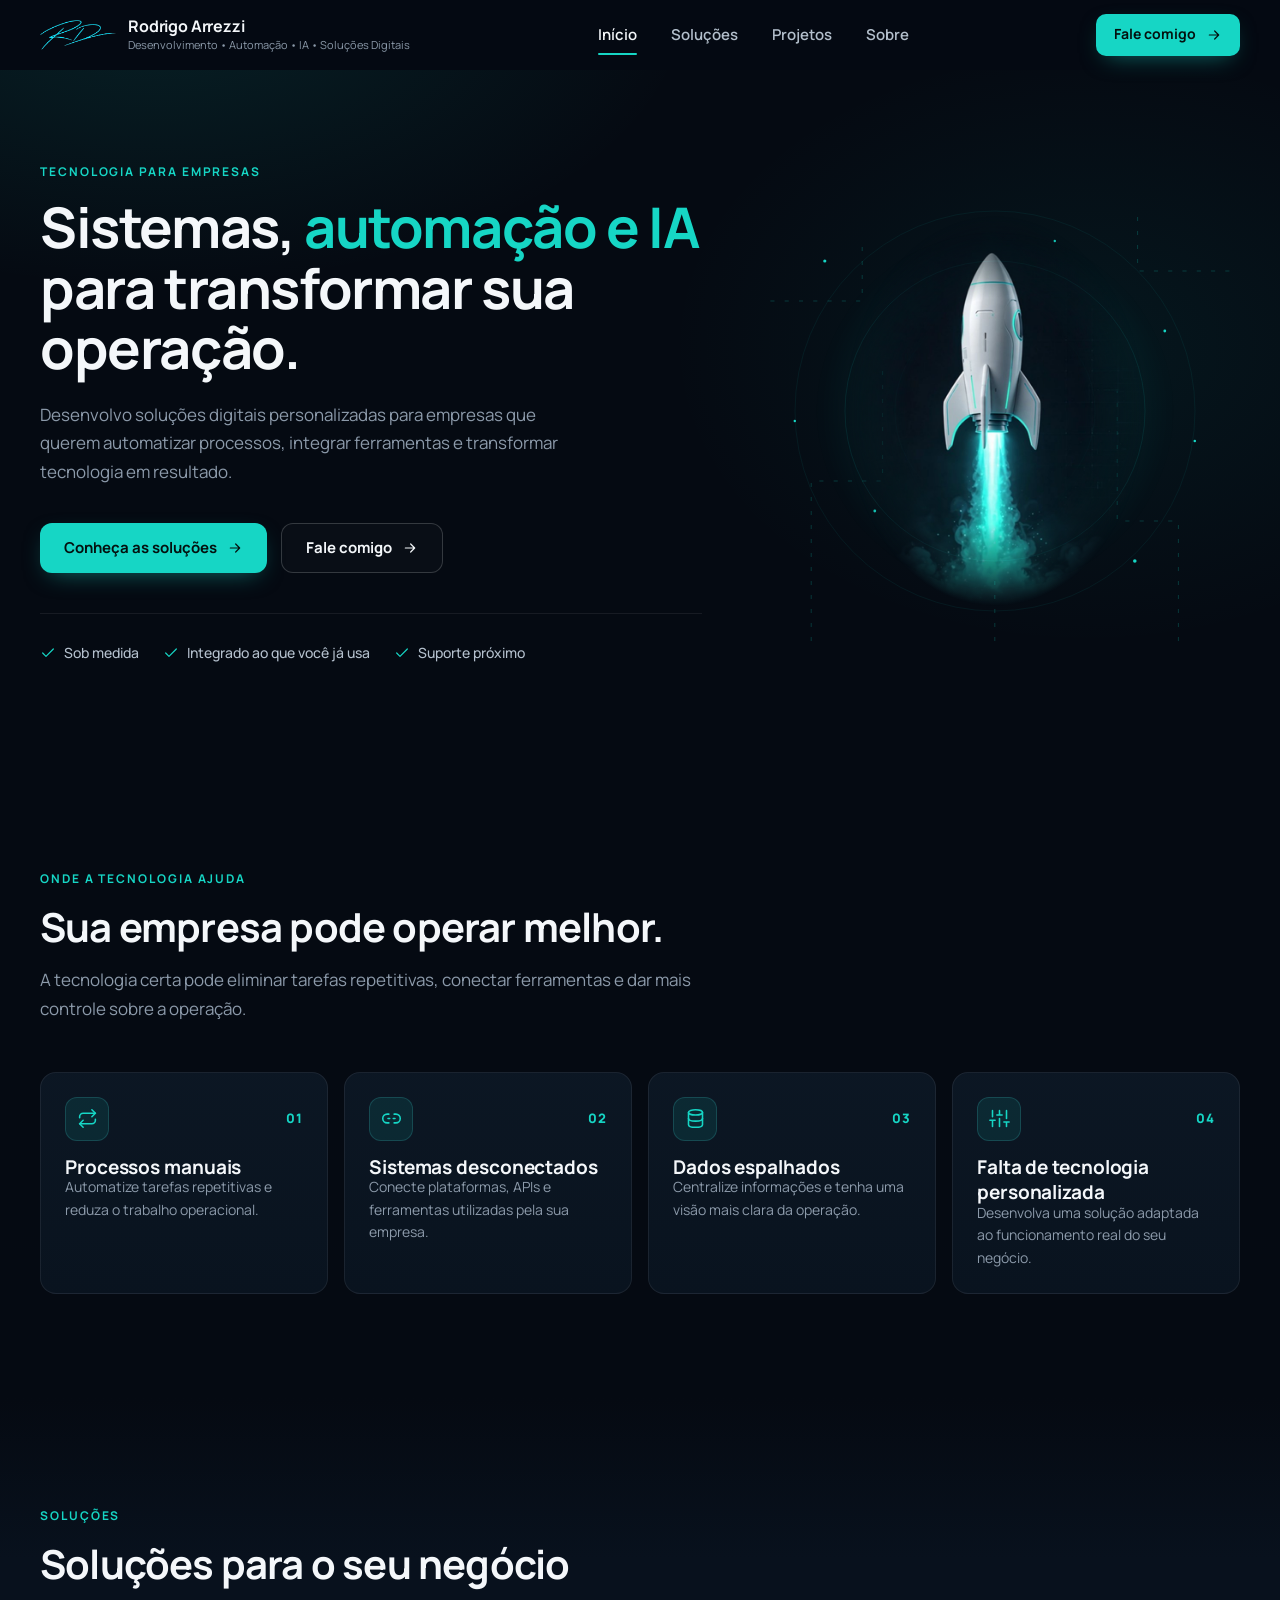
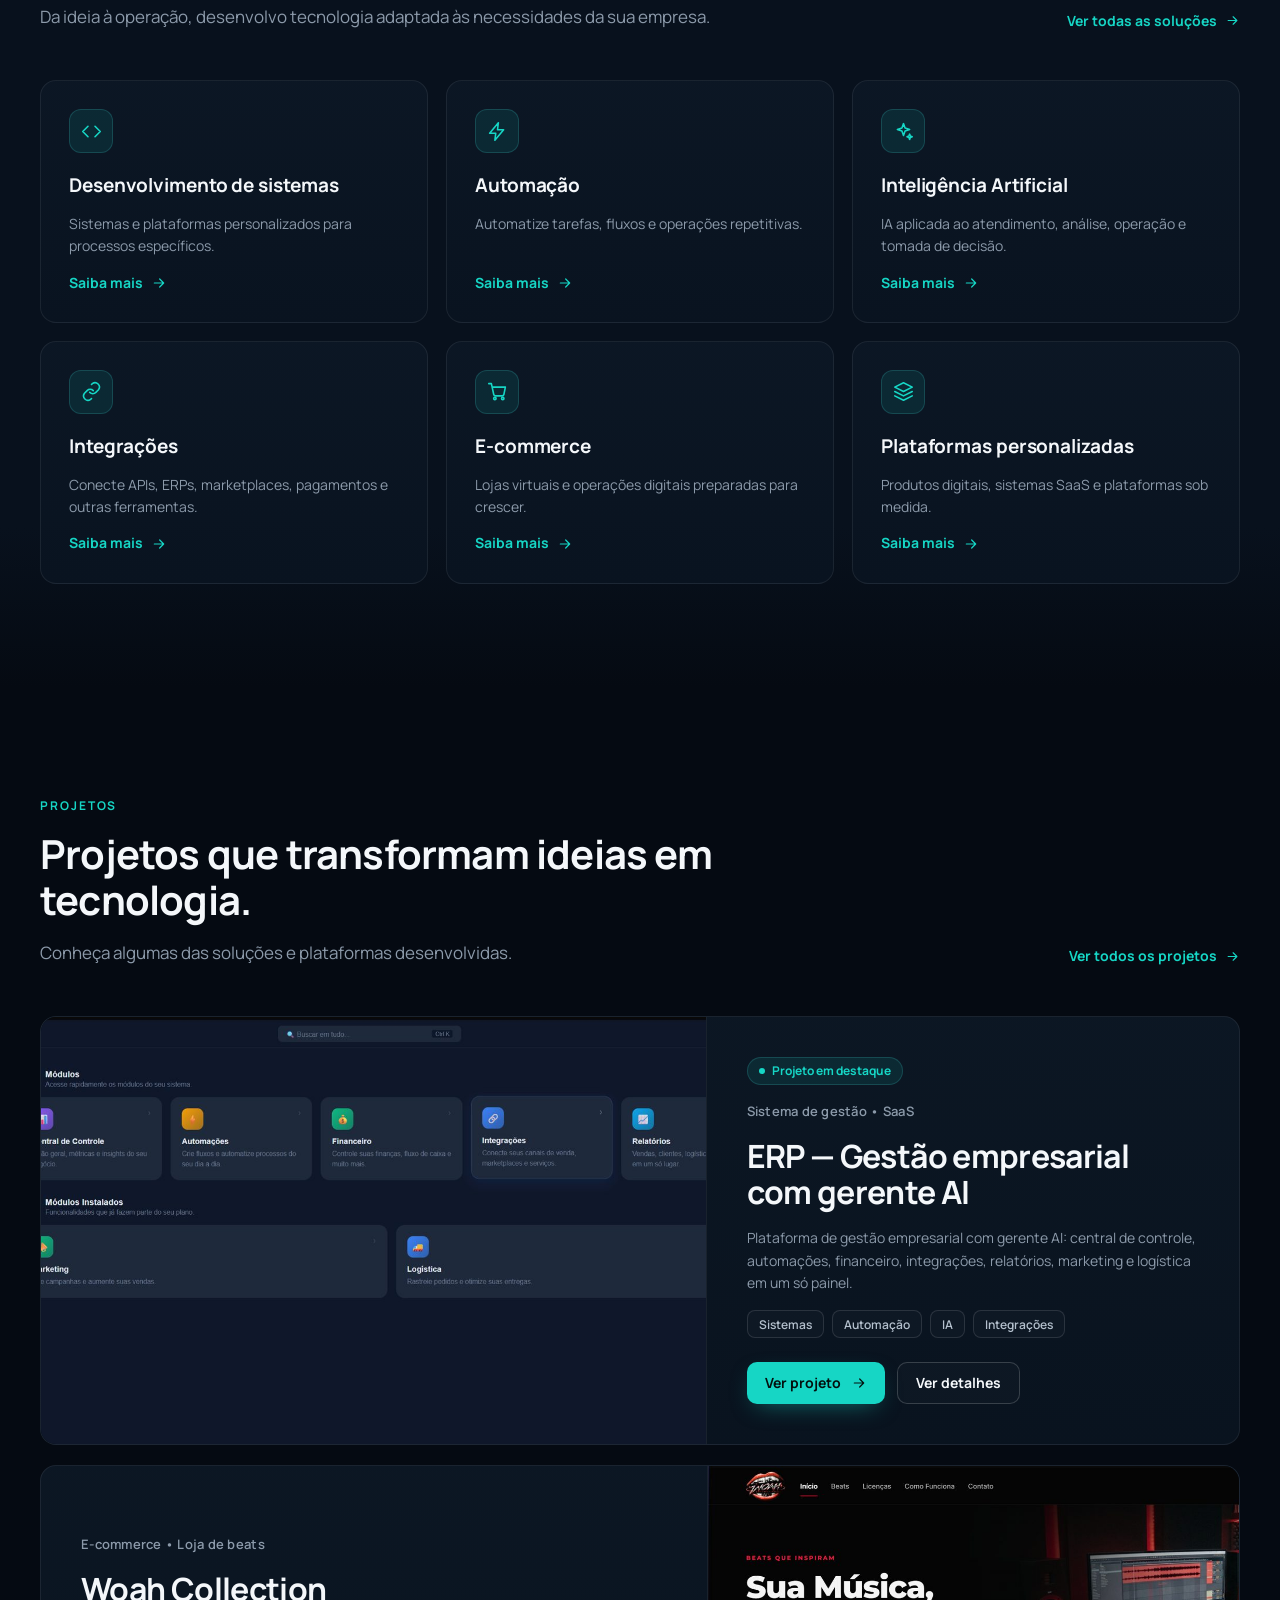
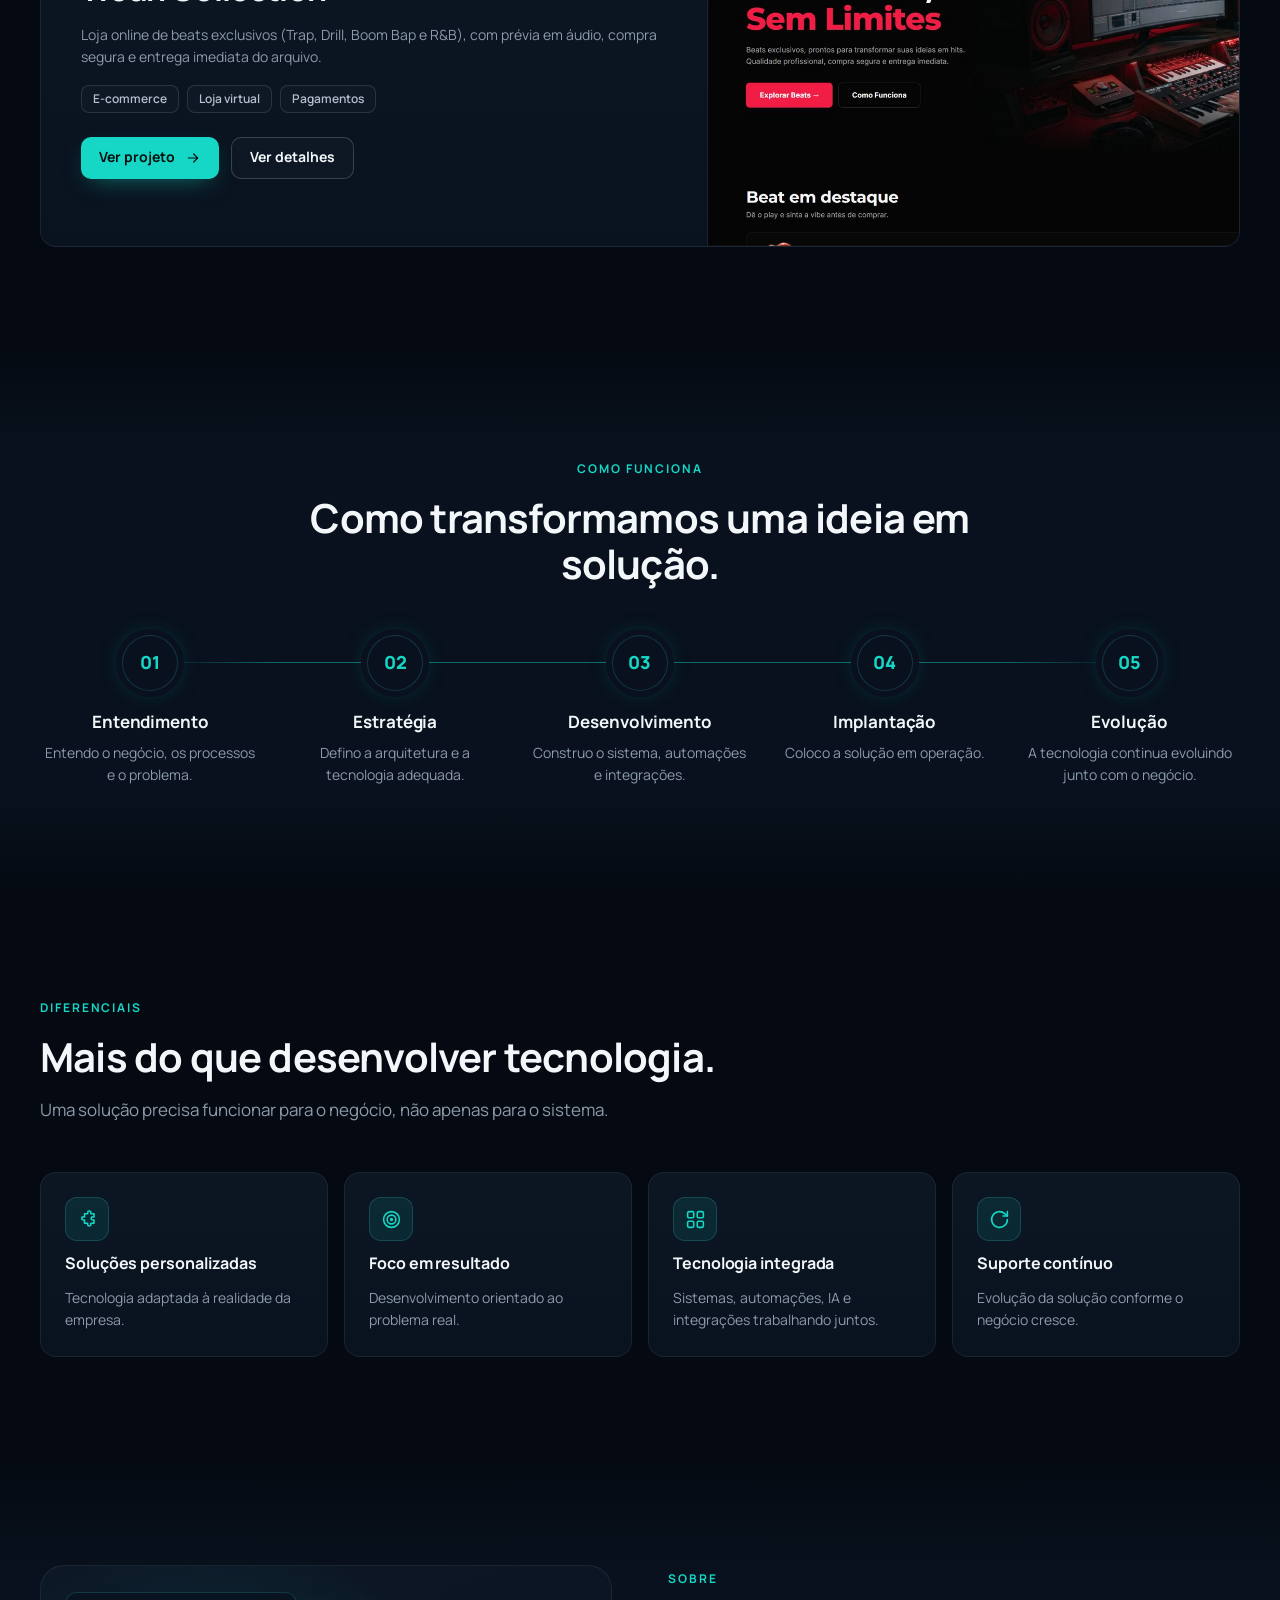
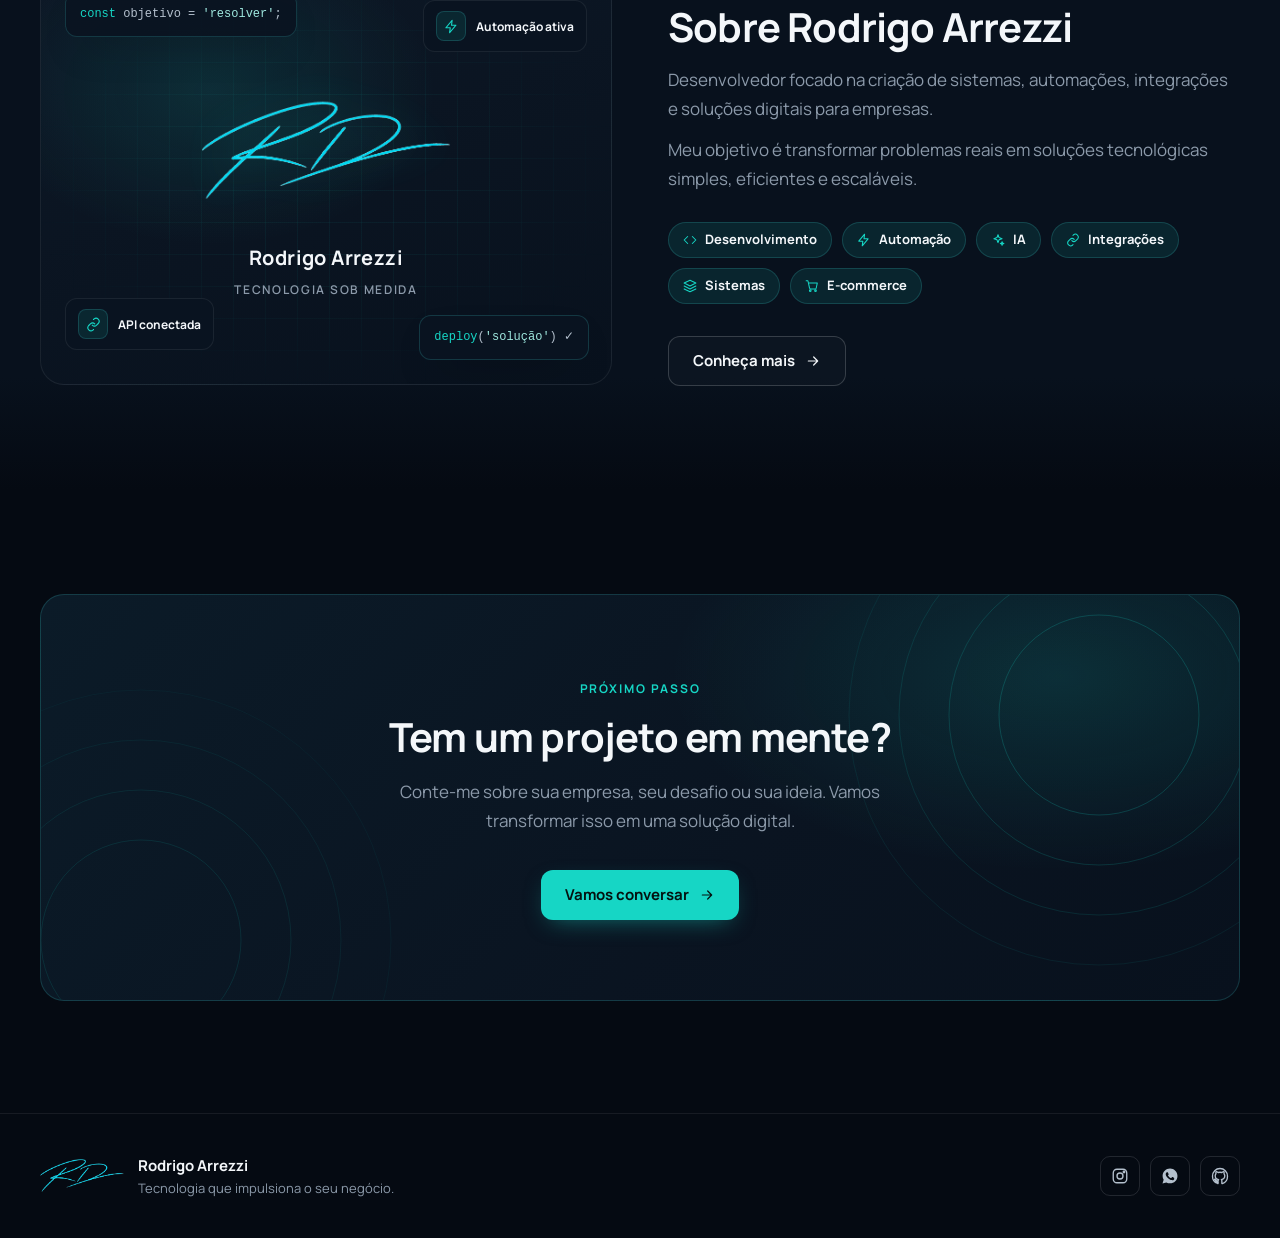
==== commit 732fa3a5: "Rodape: remover links e linha de direitos reservados" ====
--- a/index.html
+++ b/index.html
@@ -236,14 +236,12 @@
         <img src="assets/rd-logo.png" alt="Logo RD" width="84" height="33">
         <div><div class="t1">Rodrigo Arrezzi</div><div class="t2">Tecnologia que impulsiona o seu negócio.</div></div>
       </div>
-      <nav class="footer-nav" aria-label="Rodapé"><a href="index.html">Início</a><a href="solucoes.html">Soluções</a><a href="recursos.html">Projetos</a><a href="sobre.html">Sobre</a><a href="contato.html">Fale comigo</a></nav>
       <div class="socials">
         <a href="https://www.instagram.com/rodrigoarrezzidev/" target="_blank" rel="noopener" aria-label="Instagram"><svg viewBox="0 0 24 24" fill="none" stroke="currentColor" stroke-width="1.8" stroke-linecap="round" stroke-linejoin="round" aria-hidden="true"><rect x="3" y="3" width="18" height="18" rx="5"/><circle cx="12" cy="12" r="4"/><circle cx="17.3" cy="6.7" r="1"/></svg></a>
         <a href="https://wa.me/5527996386305" target="_blank" rel="noopener" aria-label="WhatsApp"><svg viewBox="0 0 24 24" fill="currentColor" aria-hidden="true"><path d="M12.04 2C6.58 2 2.13 6.45 2.13 11.91c0 1.85.5 3.58 1.4 5.16L2 22l5.09-1.5a9.9 9.9 0 004.95 1.32h.01c5.46 0 9.91-4.45 9.91-9.91S17.5 2 12.04 2zm5.63 14.18c-.24.68-1.41 1.31-1.94 1.38-.5.07-1.11.1-1.79-.11-.41-.13-.94-.3-1.62-.6-2.86-1.24-4.72-4.13-4.86-4.32-.14-.19-1.16-1.55-1.16-2.96 0-1.4.73-2.09 1-2.38.26-.28.57-.35.76-.35h.55c.18 0 .42-.03.65.5.24.56.8 1.94.87 2.08.07.14.11.3.02.49-.09.19-.14.3-.28.46-.14.16-.29.36-.42.48-.14.14-.28.29-.12.57.16.28.71 1.18 1.53 1.91 1.05.94 1.94 1.23 2.22 1.37.28.14.44.12.6-.07.16-.19.68-.79.87-1.06.19-.28.37-.23.62-.14.26.09 1.63.77 1.91.91.28.14.47.21.53.33.07.12.07.68-.17 1.35z"/></svg></a>
         <a href="https://github.com/RD921?tab=repositories" target="_blank" rel="noopener" aria-label="GitHub"><svg viewBox="0 0 24 24" fill="none" stroke="currentColor" stroke-width="1.8" stroke-linecap="round" stroke-linejoin="round" aria-hidden="true"><path d="M12 2C6.48 2 2 6.58 2 12.25c0 4.53 2.87 8.37 6.84 9.73.5.1.68-.22.68-.5 0-.24-.01-1.04-.01-1.89-2.78.62-3.37-1.21-3.37-1.21-.45-1.18-1.11-1.5-1.11-1.5-.9-.63.07-.62.07-.62 1 .07 1.53 1.05 1.53 1.05.89 1.56 2.34 1.11 2.91.85.09-.66.35-1.11.63-1.37-2.22-.26-4.56-1.14-4.56-5.06 0-1.12.39-2.03 1.03-2.75-.1-.26-.45-1.31.1-2.73 0 0 .84-.28 2.75 1.05a9.3 9.3 0 015 0c1.91-1.33 2.75-1.05 2.75-1.05.55 1.42.2 2.47.1 2.73.64.72 1.03 1.63 1.03 2.75 0 3.93-2.34 4.79-4.57 5.05.36.32.68.95.68 1.92 0 1.39-.01 2.5-.01 2.84 0 .28.18.61.69.5A10.26 10.26 0 0022 12.25C22 6.58 17.52 2 12 2z"/></svg></a>
       </div>
     </div>
-    <div class="footer-bottom">© <span data-year>2026</span> Rodrigo Arrezzi. Todos os direitos reservados.</div>
   </div>
 </footer>
 <div class="modal" data-modal="erp" role="dialog" aria-modal="true" aria-labelledby="m-erp">
--- a/assets/styles.css
+++ b/assets/styles.css
@@ -392,3 +392,4 @@
 @media (max-width: 767px){
   .about-art .ui-chip,.about-art .code-chip.c2{display:none;}
 }
+.footer{padding:40px 0;}
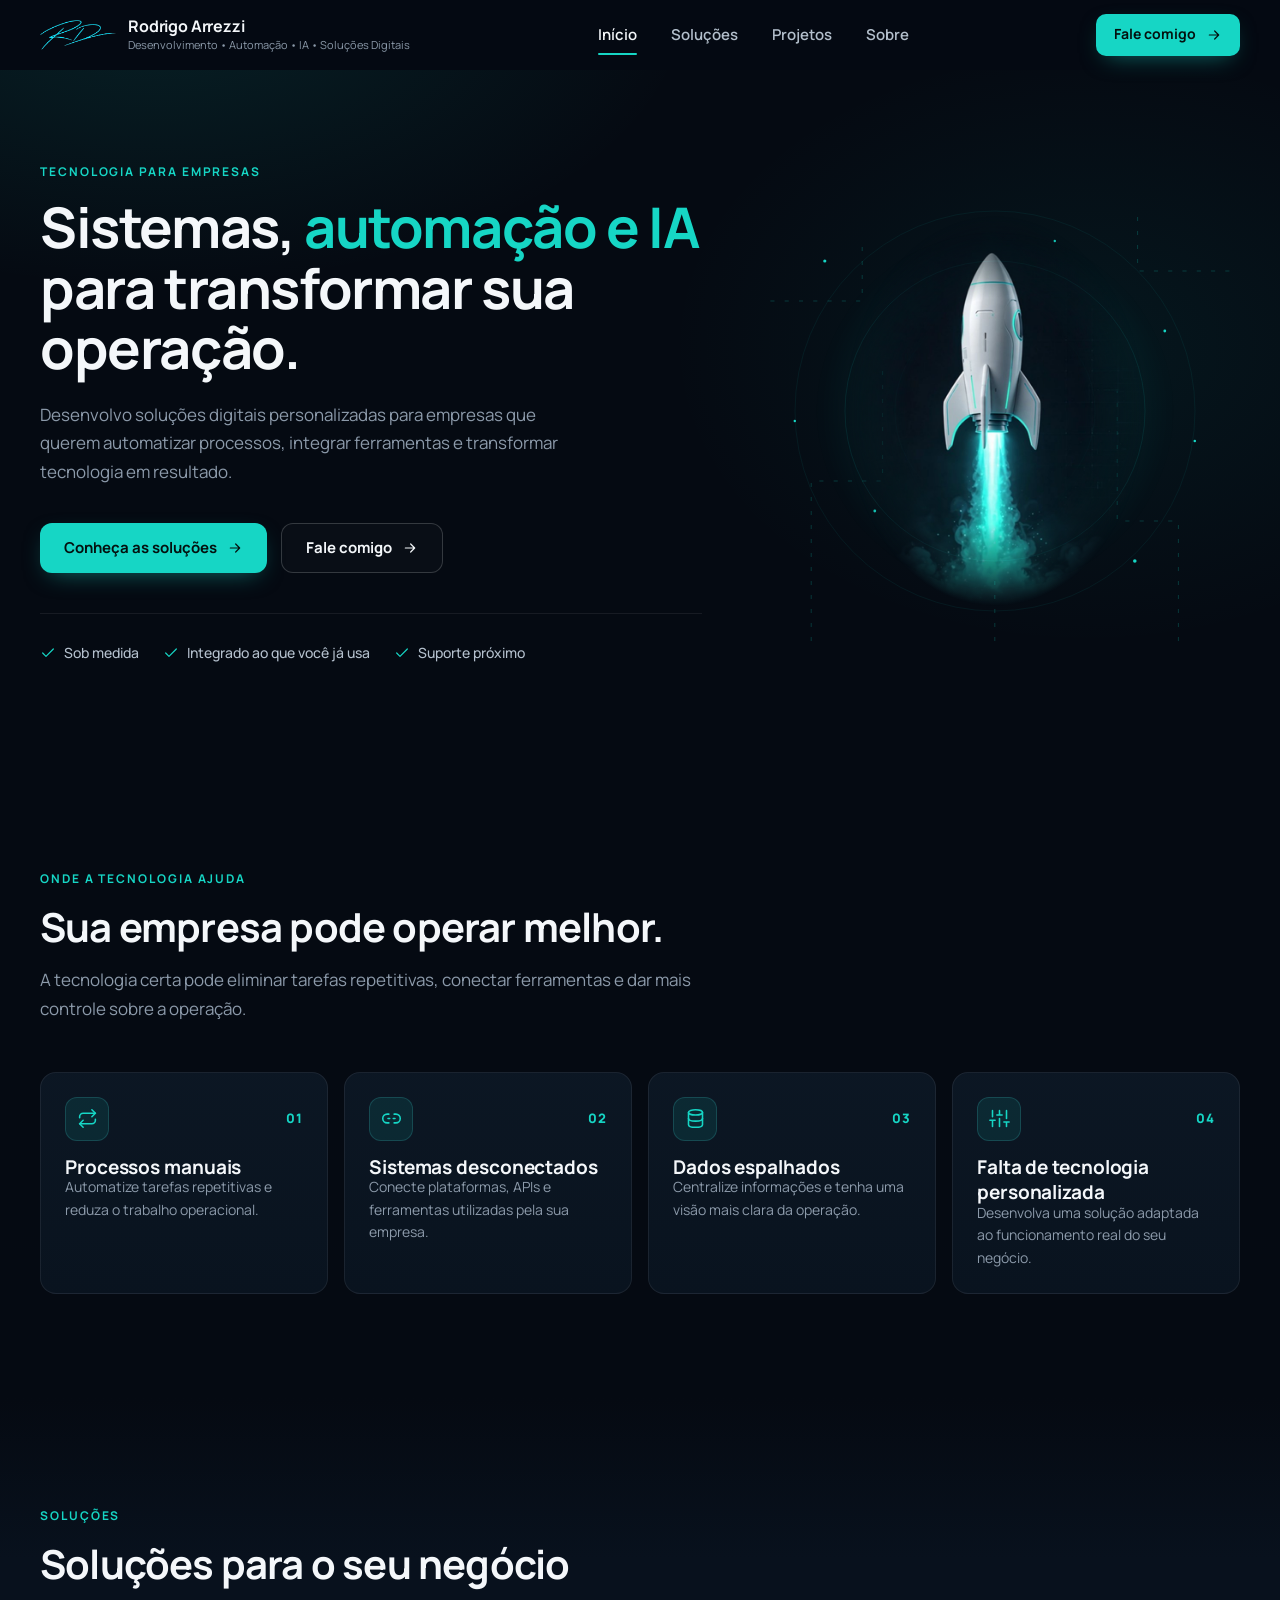
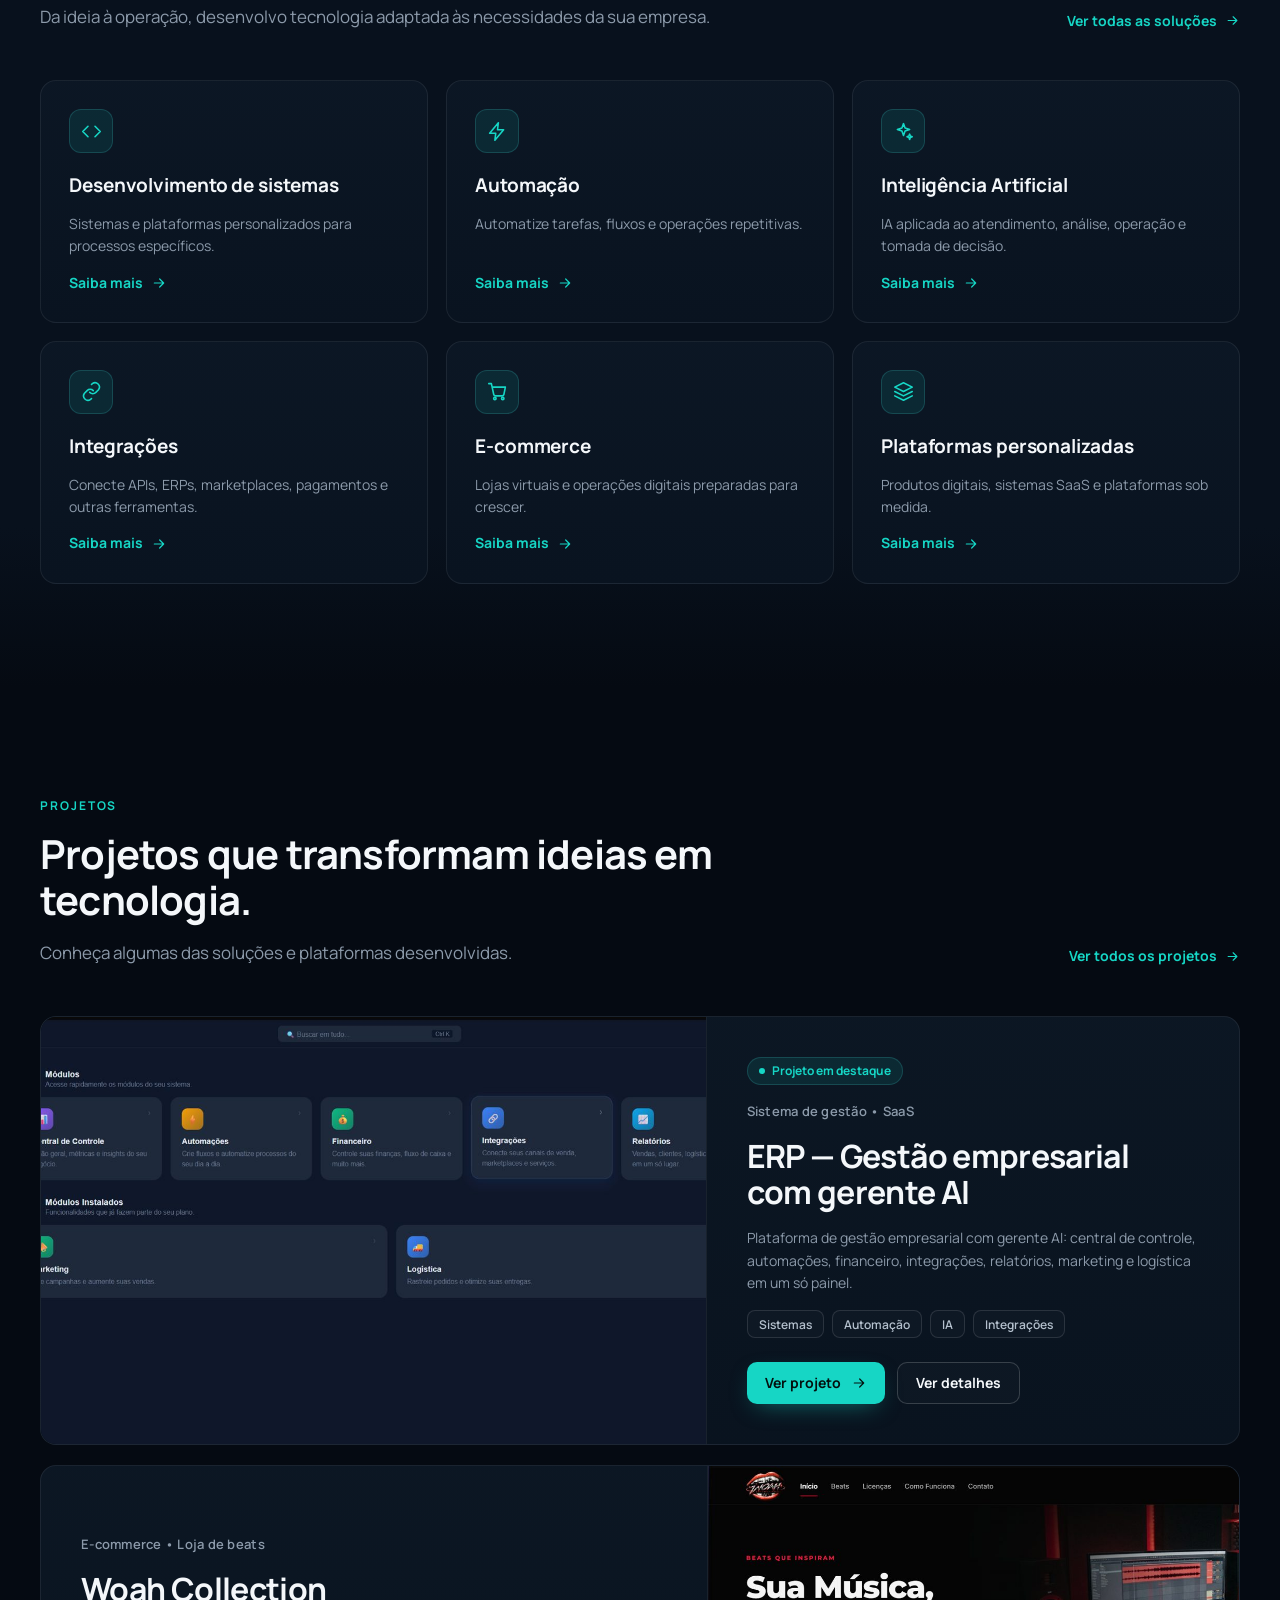
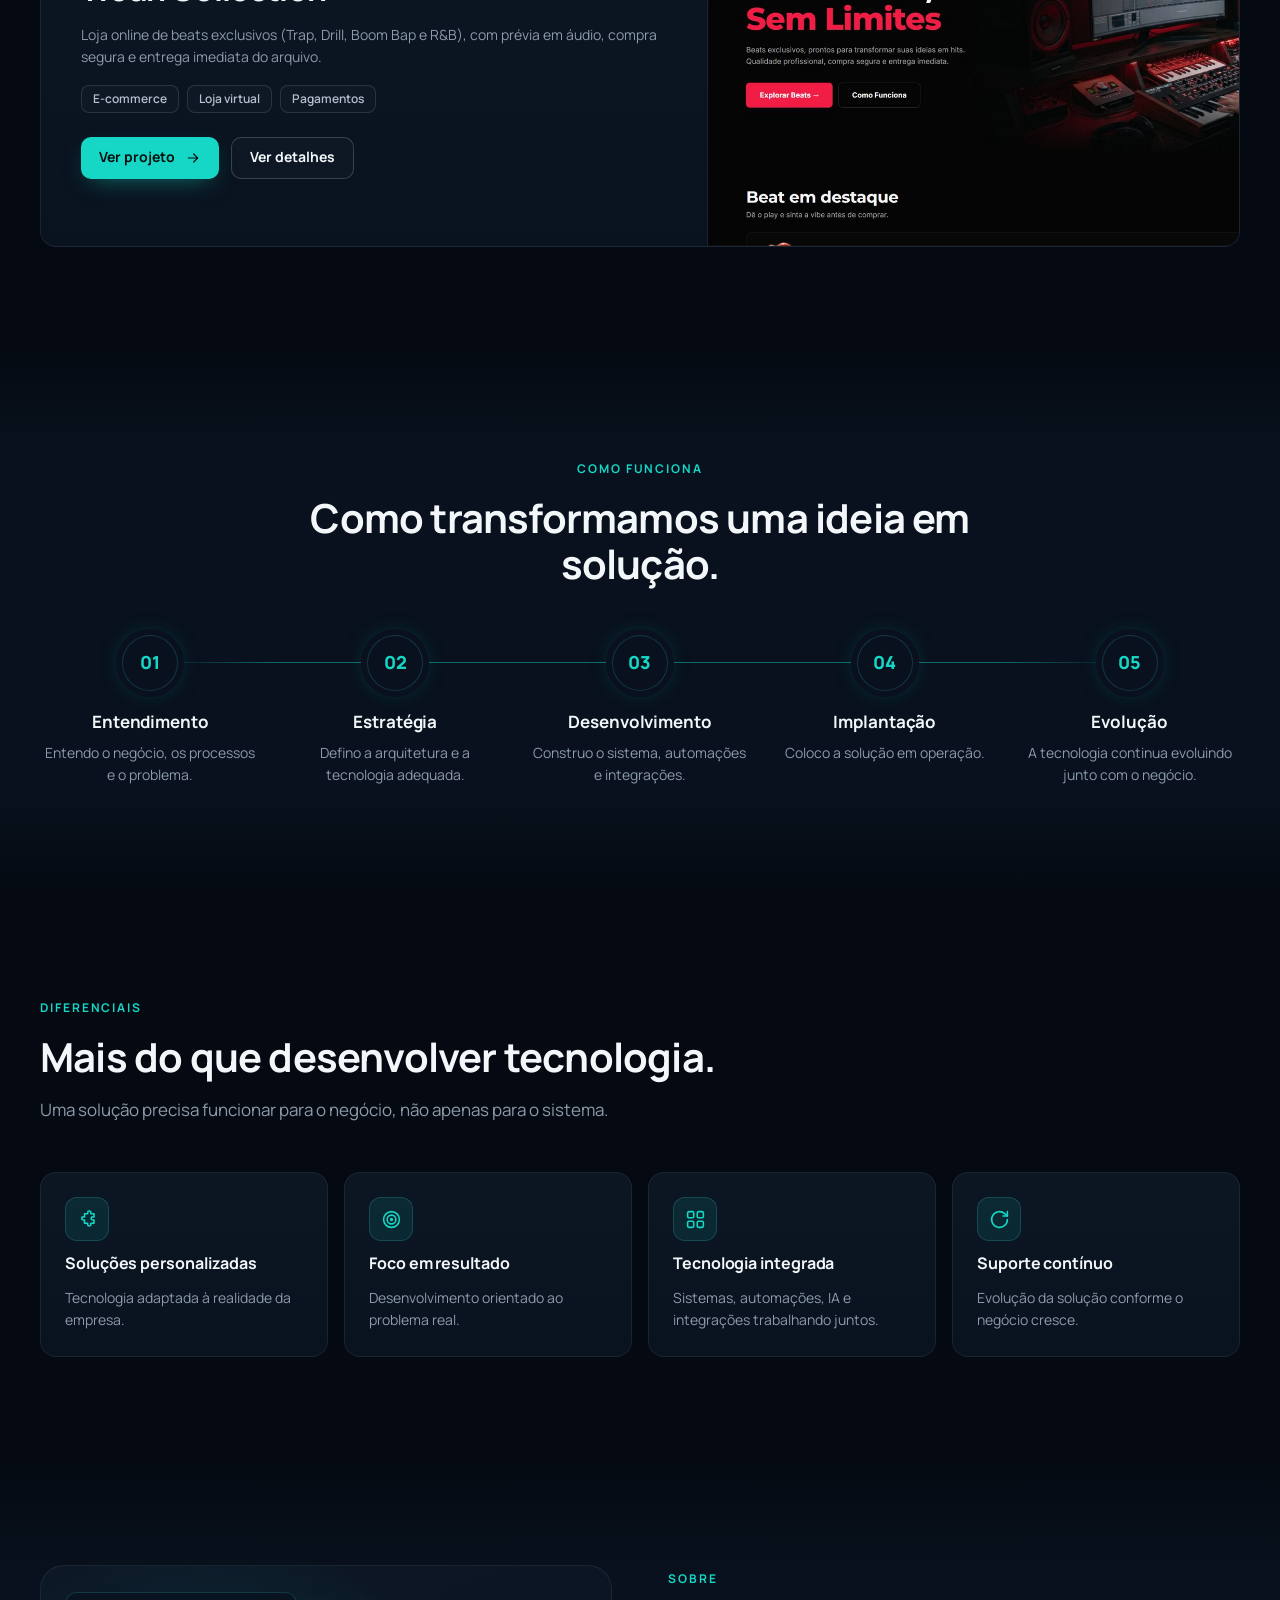
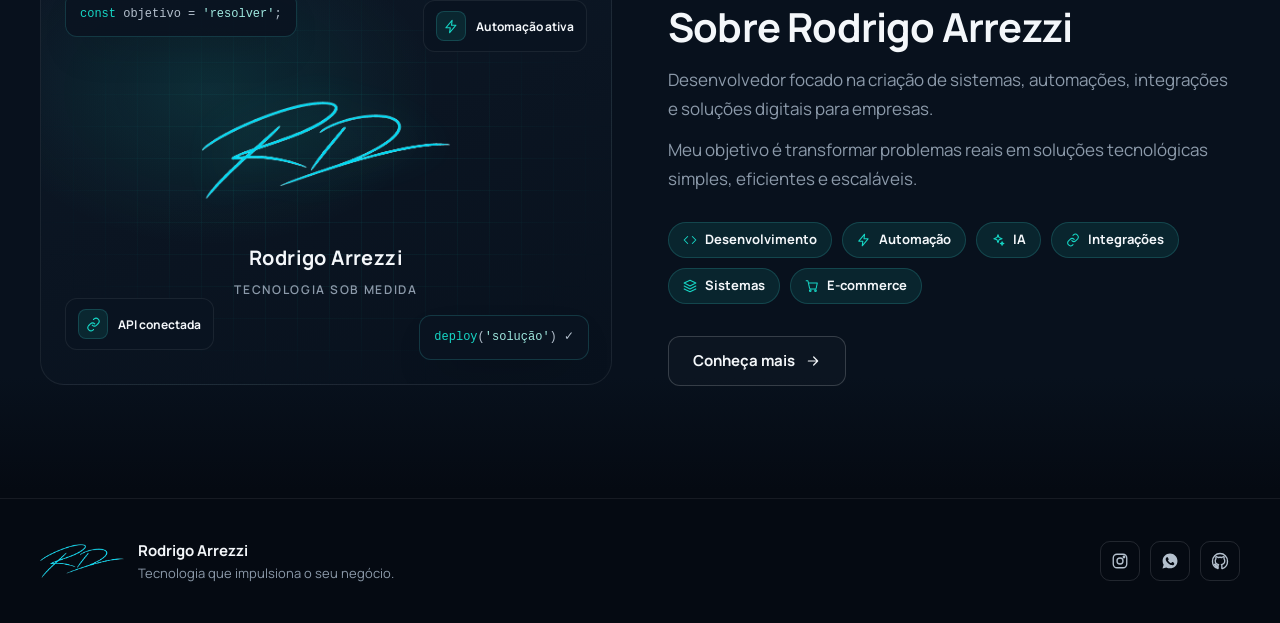
==== commit bb966877: "Contato com Instagram e GitHub; remover bloco final das paginas" ====
--- a/index.html
+++ b/index.html
@@ -211,22 +211,6 @@
   </div>
 </section>
 
-<section class="section">
-  <div class="container">
-    <div class="cta reveal">
-      <svg class="circles" viewBox="0 0 520 520" aria-hidden="true"><g fill="none" stroke="#16D6C5">
-      <circle cx="260" cy="260" r="250" stroke-opacity=".08"/><circle cx="260" cy="260" r="200" stroke-opacity=".12"/>
-      <circle cx="260" cy="260" r="150" stroke-opacity=".16"/><circle cx="260" cy="260" r="100" stroke-opacity=".2"/></g></svg>
-      <svg class="circles left" viewBox="0 0 520 520" aria-hidden="true"><g fill="none" stroke="#16D6C5">
-      <circle cx="260" cy="260" r="250" stroke-opacity=".08"/><circle cx="260" cy="260" r="200" stroke-opacity=".12"/>
-      <circle cx="260" cy="260" r="150" stroke-opacity=".16"/><circle cx="260" cy="260" r="100" stroke-opacity=".2"/></g></svg>
-      <span class="eyebrow">Próximo passo</span>
-      <h2 class="h2">Tem um projeto em mente?</h2>
-      <p class="lead">Conte-me sobre sua empresa, seu desafio ou sua ideia. Vamos transformar isso em uma solução digital.</p>
-      <a href="contato.html" class="btn btn-primary">Vamos conversar <svg viewBox="0 0 24 24" fill="none" stroke="currentColor" stroke-width="1.8" stroke-linecap="round" stroke-linejoin="round" aria-hidden="true"><path d="M5 12h14M13 6l6 6-6 6"/></svg></a>
-    </div>
-  </div>
-</section>
 
 </main>
 <footer class="footer">
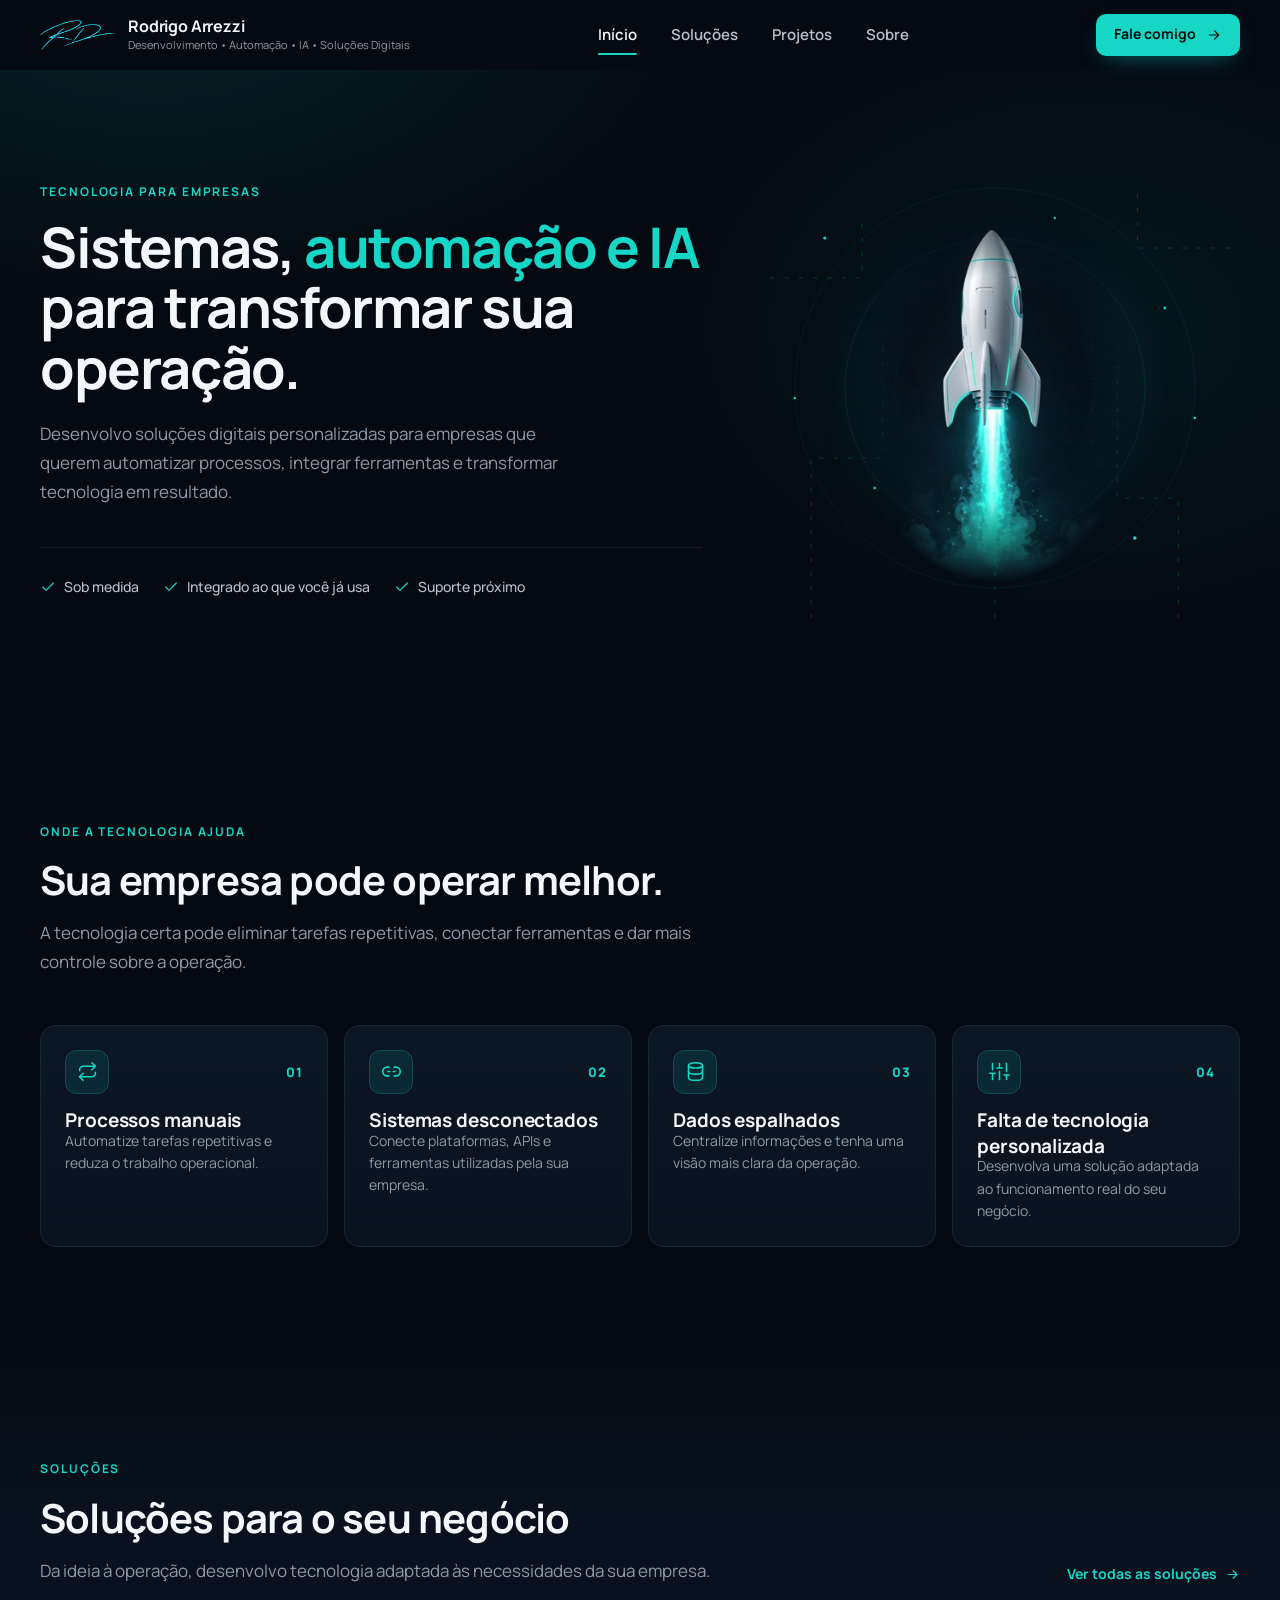
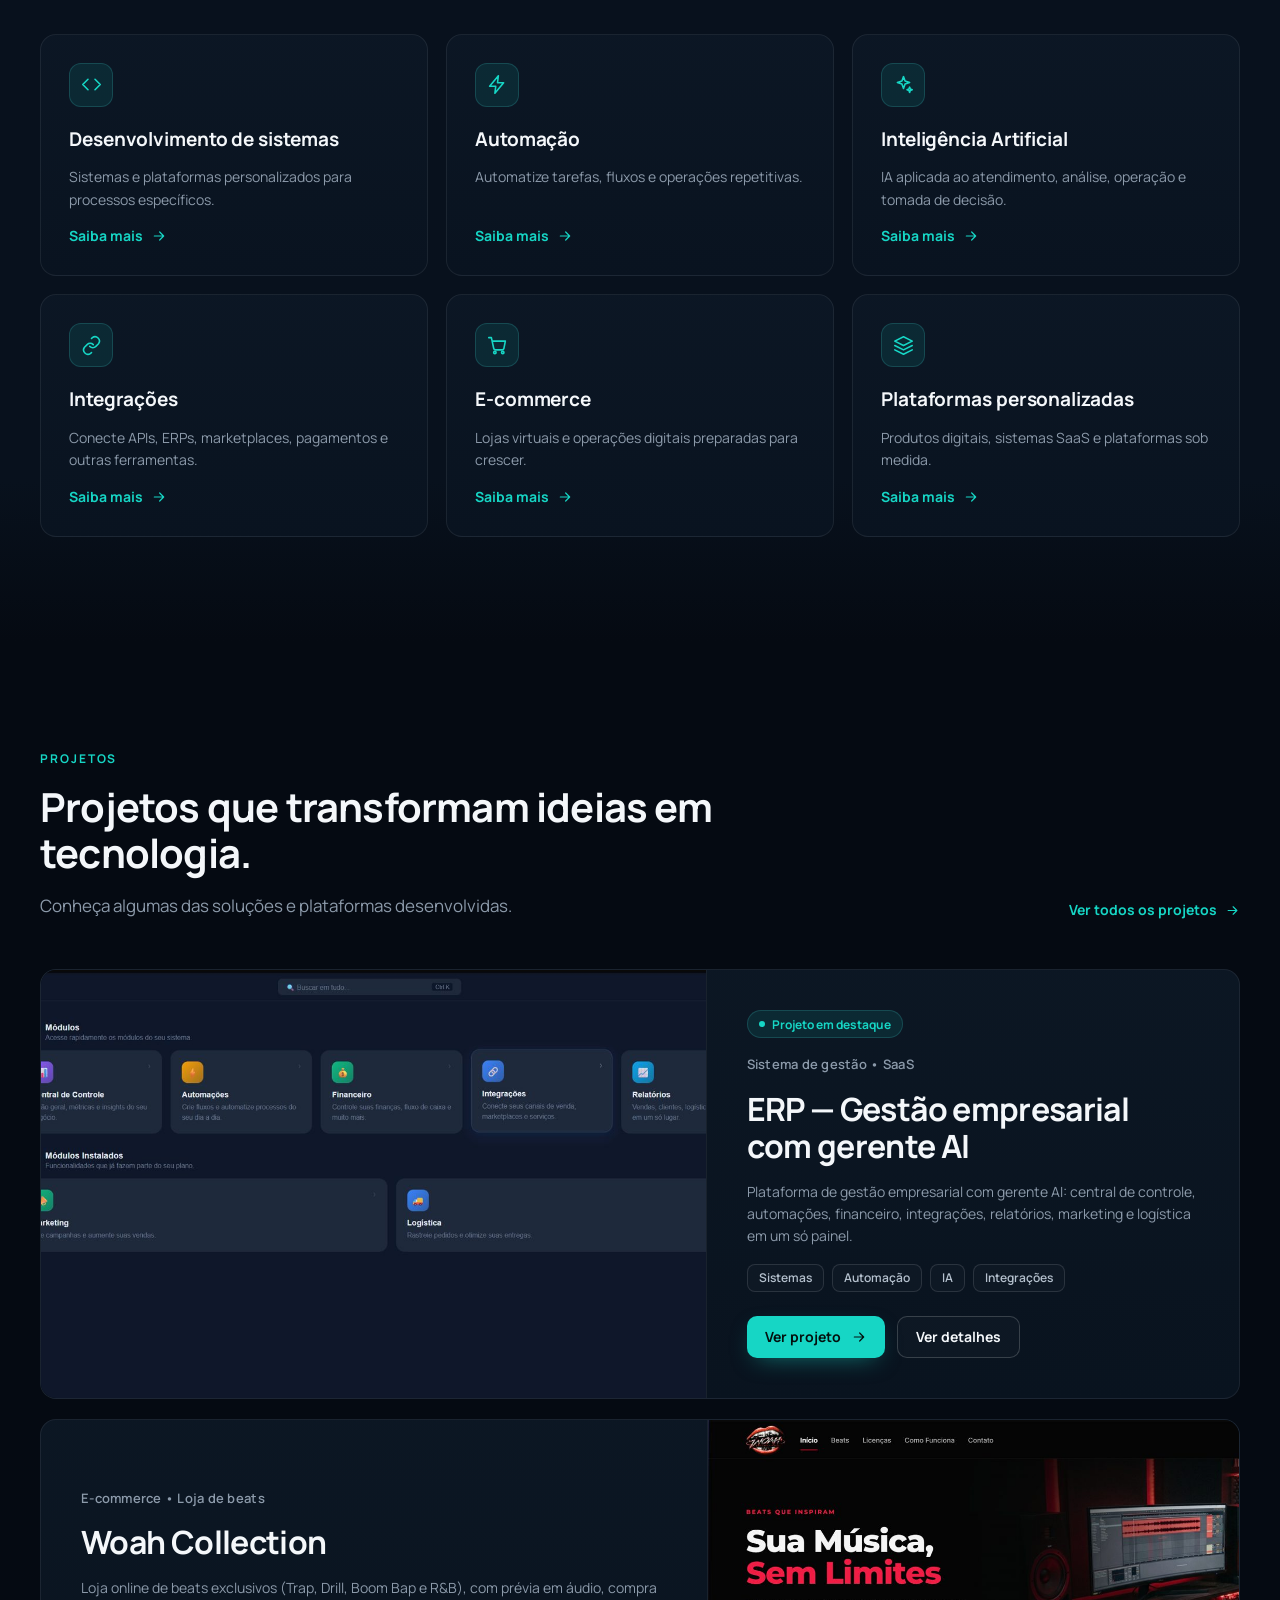
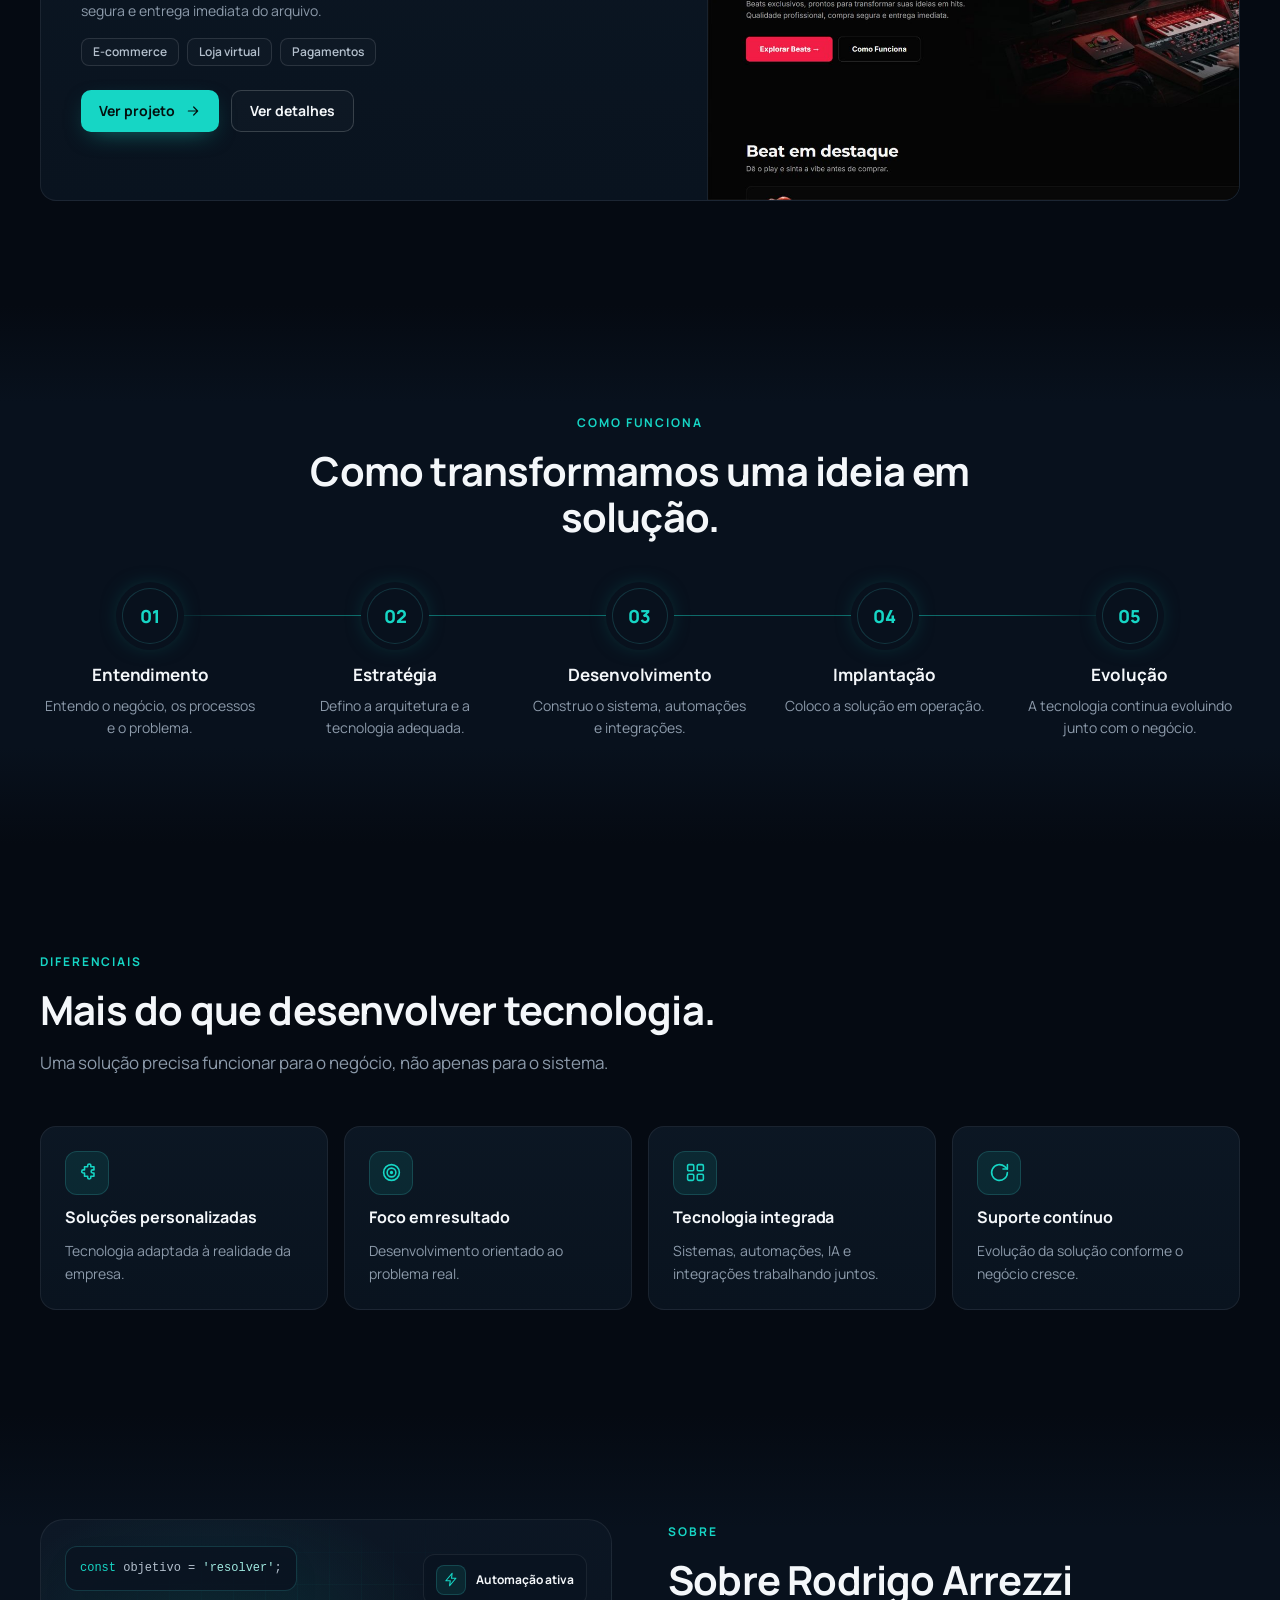
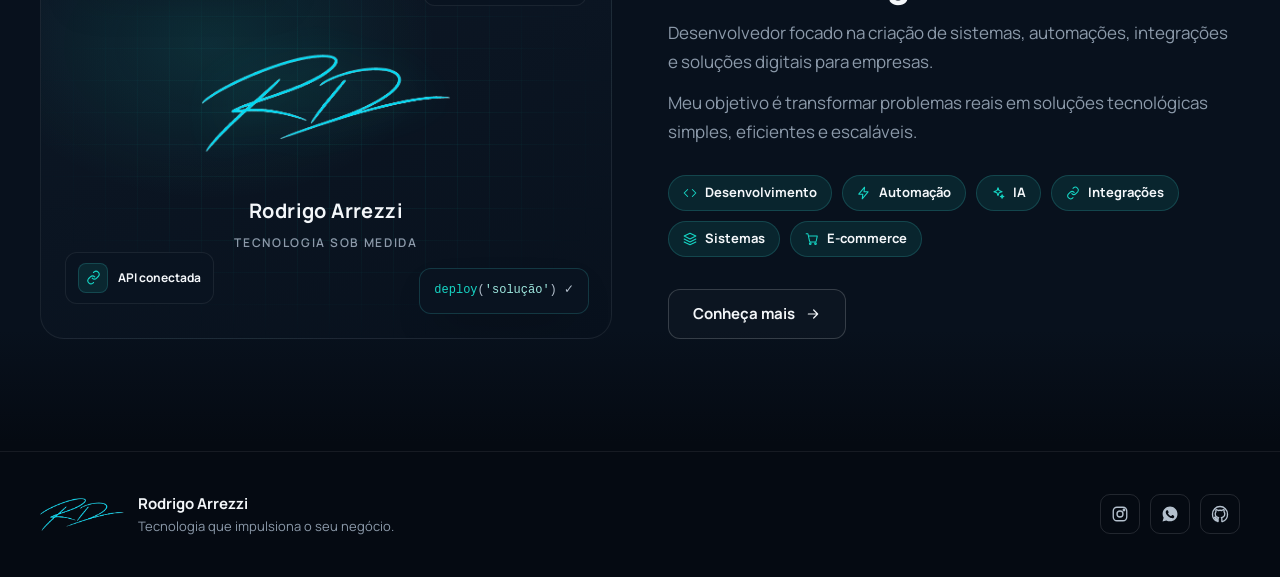
==== commit 77c66853: "Inicio: remover botoes do topo" ====
--- a/index.html
+++ b/index.html
@@ -53,10 +53,6 @@
       <span class="eyebrow reveal">Tecnologia para empresas</span>
       <h1 class="h1 reveal d1">Sistemas, <span class="accent">automação e IA</span> para transformar sua operação.</h1>
       <p class="lead reveal d2">Desenvolvo soluções digitais personalizadas para empresas que querem automatizar processos, integrar ferramentas e transformar tecnologia em resultado.</p>
-      <div class="hero-actions reveal d3">
-        <a href="#solucoes" class="btn btn-primary">Conheça as soluções <svg viewBox="0 0 24 24" fill="none" stroke="currentColor" stroke-width="1.8" stroke-linecap="round" stroke-linejoin="round" aria-hidden="true"><path d="M5 12h14M13 6l6 6-6 6"/></svg></a>
-        <a href="contato.html" class="btn btn-ghost">Fale comigo <svg viewBox="0 0 24 24" fill="none" stroke="currentColor" stroke-width="1.8" stroke-linecap="round" stroke-linejoin="round" aria-hidden="true"><path d="M5 12h14M13 6l6 6-6 6"/></svg></a>
-      </div>
       <div class="hero-points reveal d4">
         <span><svg viewBox="0 0 24 24" fill="none" stroke="currentColor" stroke-width="1.8" stroke-linecap="round" stroke-linejoin="round" aria-hidden="true"><path d="M20 6L9 17l-5-5"/></svg>Sob medida</span><span><svg viewBox="0 0 24 24" fill="none" stroke="currentColor" stroke-width="1.8" stroke-linecap="round" stroke-linejoin="round" aria-hidden="true"><path d="M20 6L9 17l-5-5"/></svg>Integrado ao que você já usa</span><span><svg viewBox="0 0 24 24" fill="none" stroke="currentColor" stroke-width="1.8" stroke-linecap="round" stroke-linejoin="round" aria-hidden="true"><path d="M20 6L9 17l-5-5"/></svg>Suporte próximo</span>
       </div>
